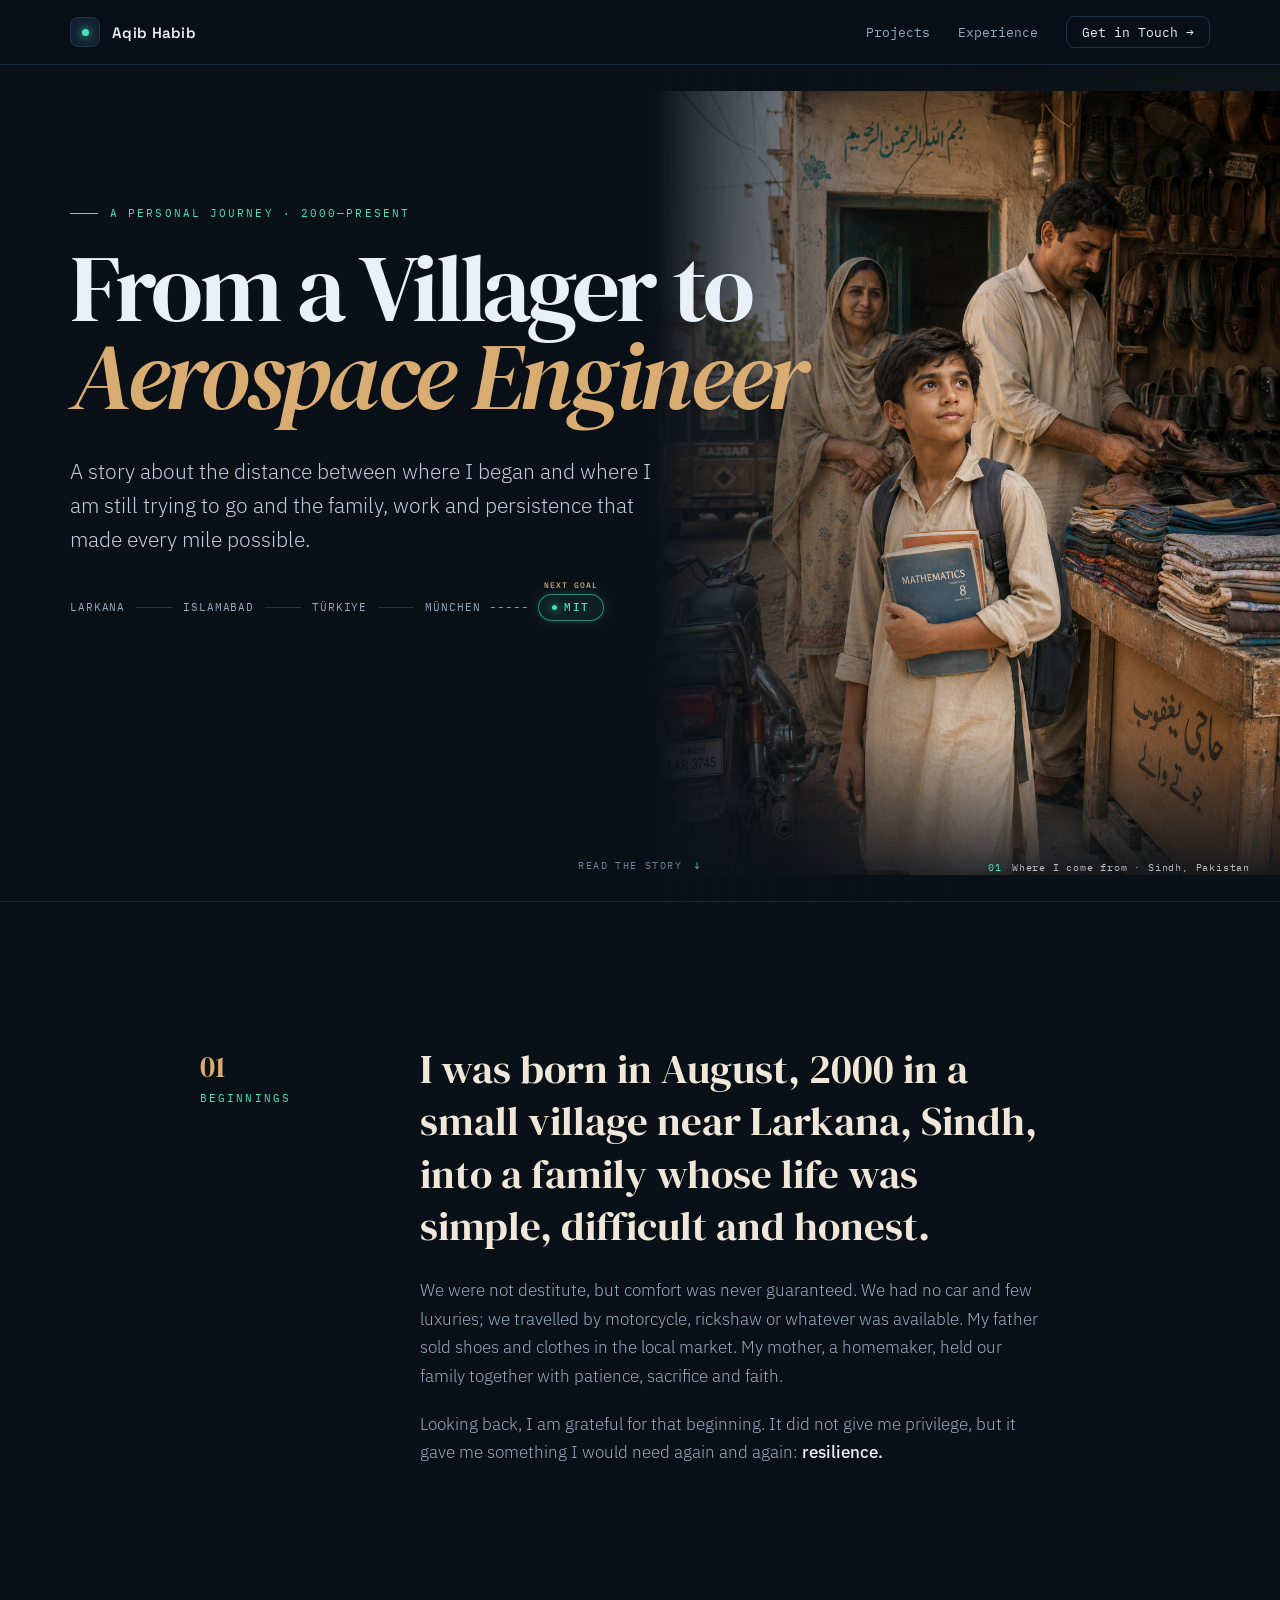
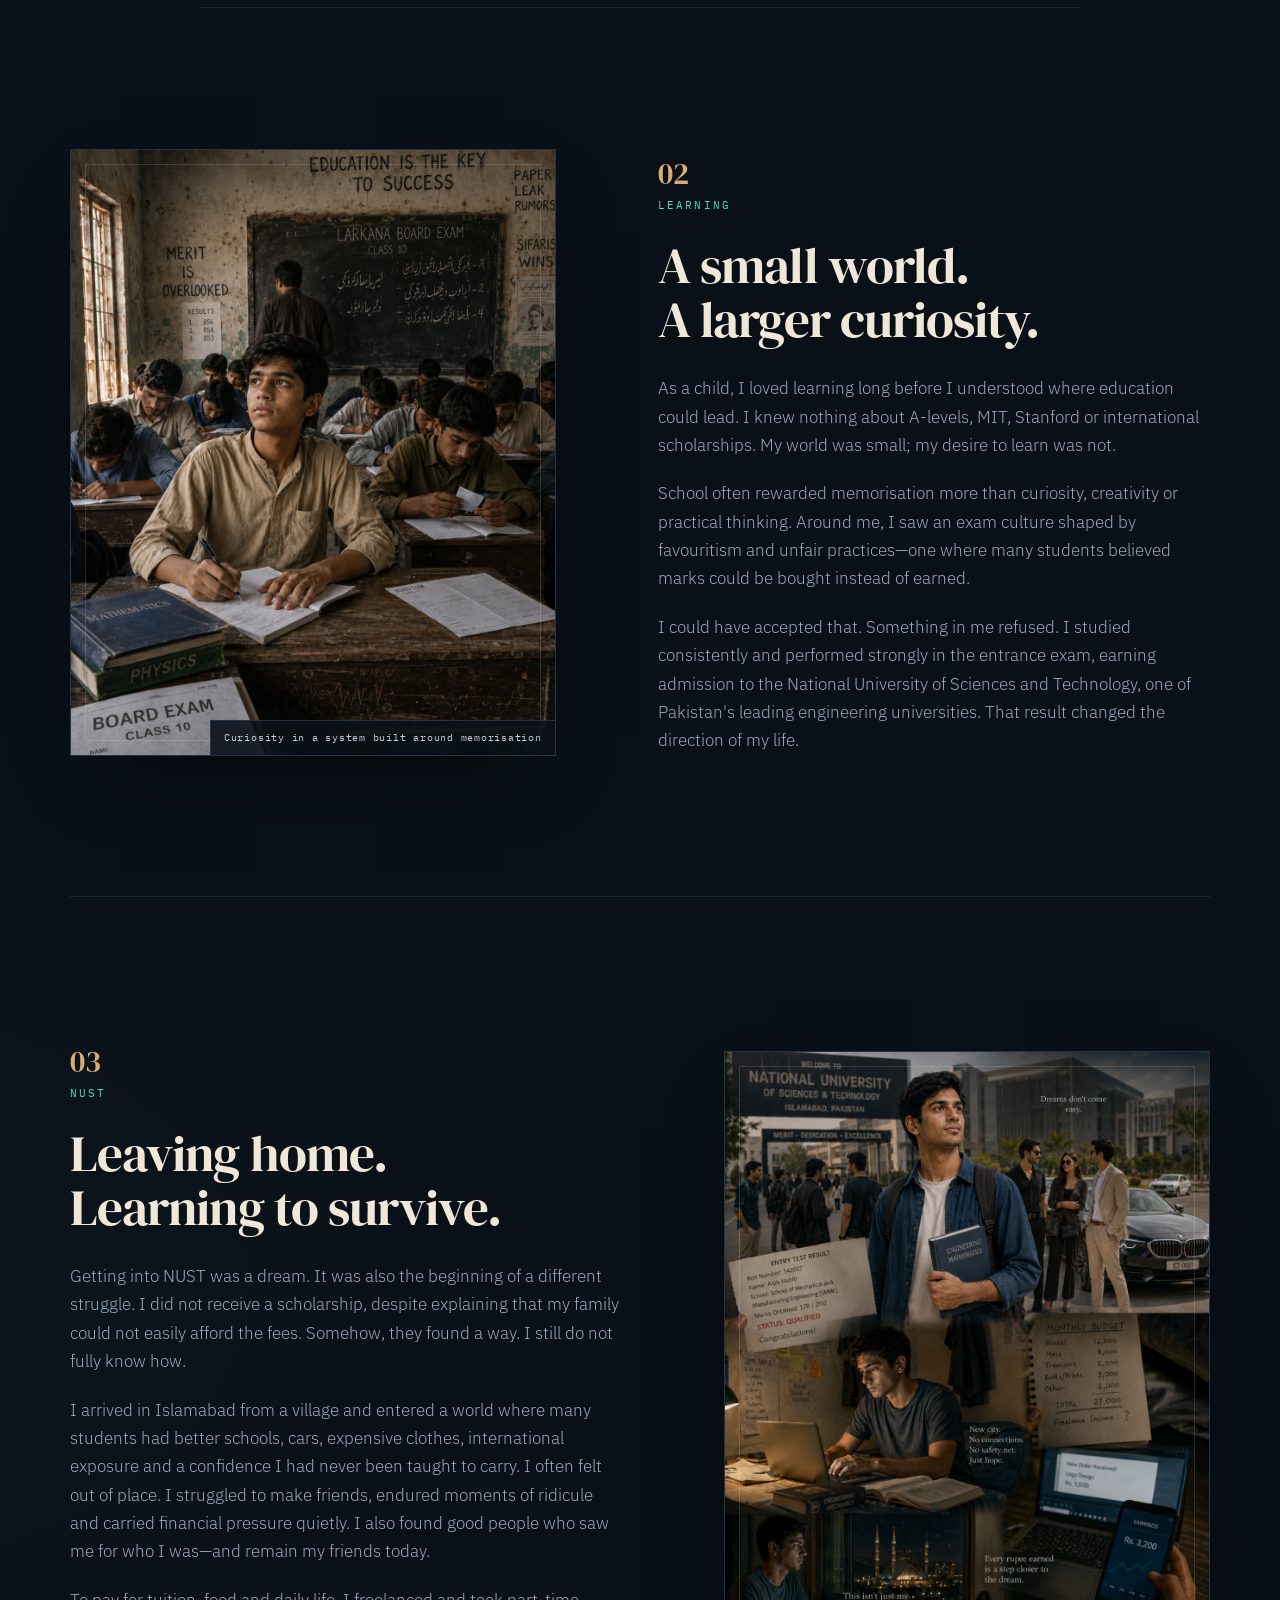
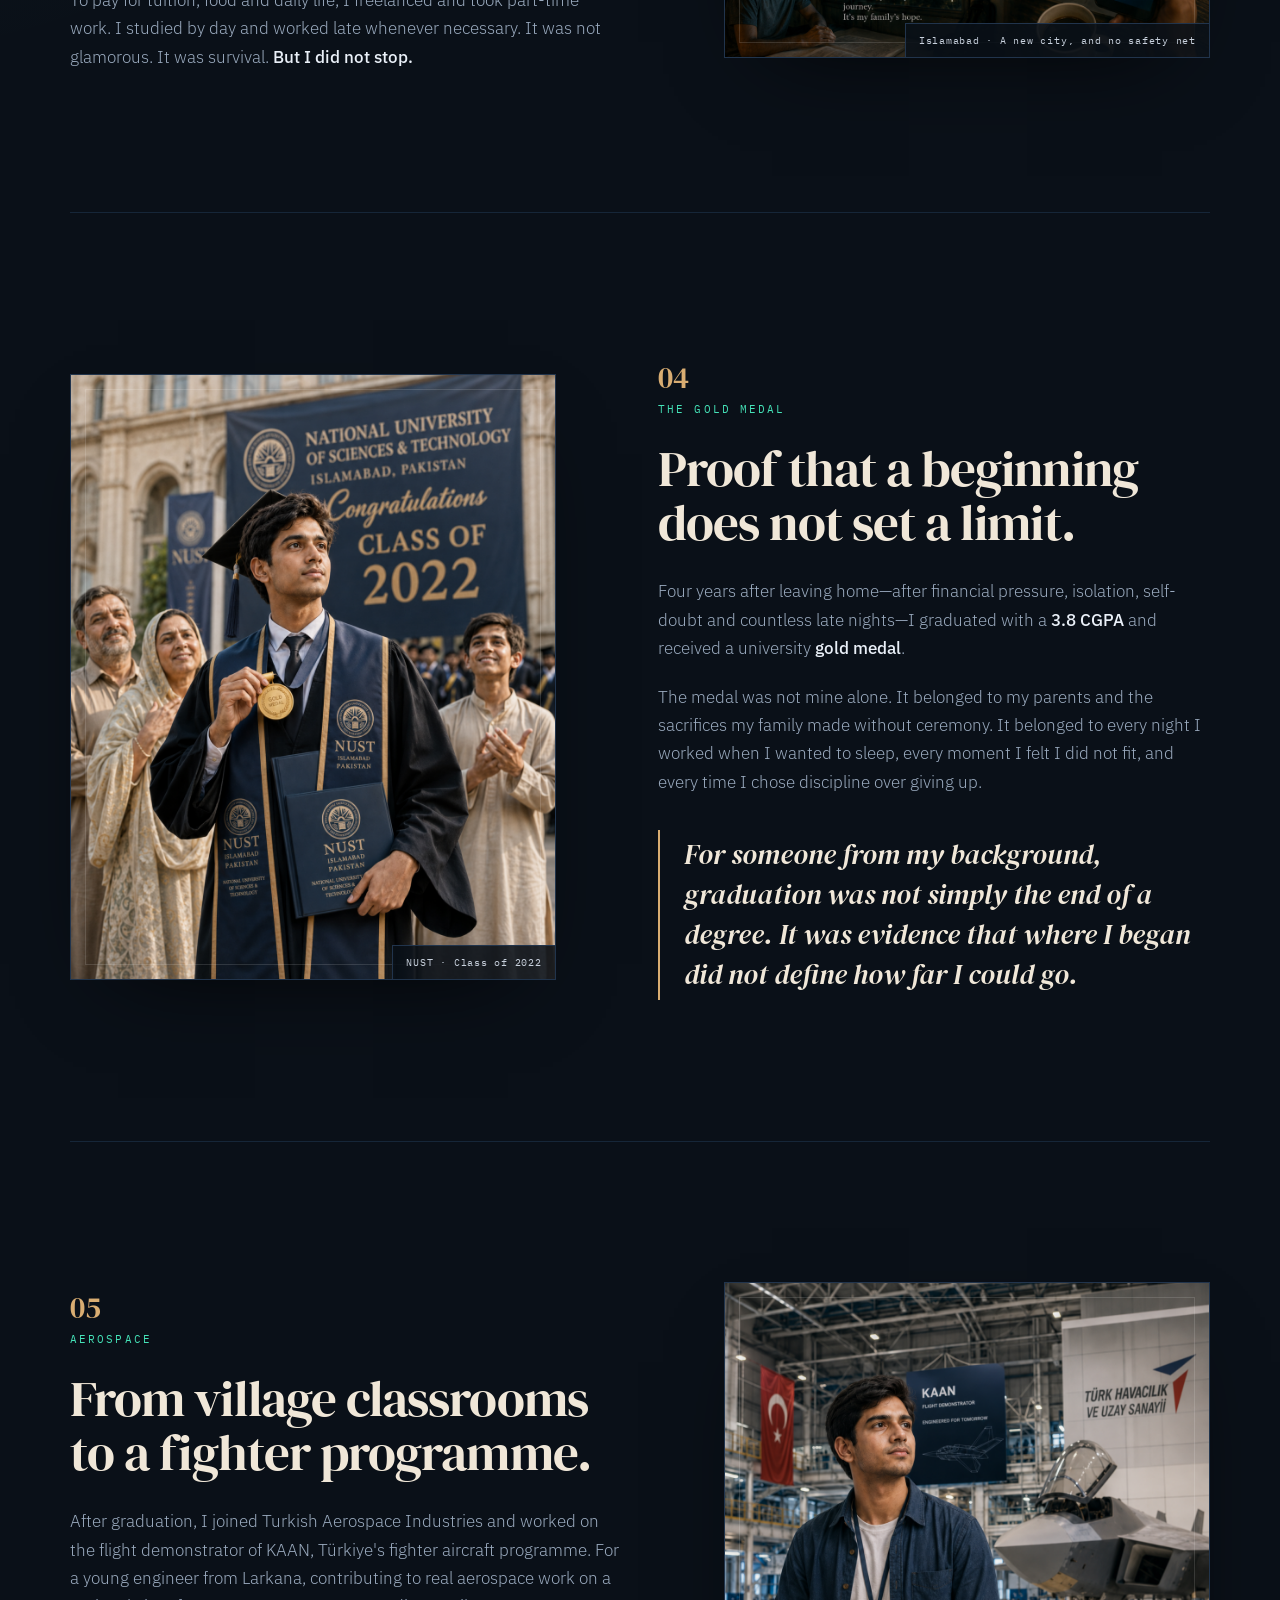
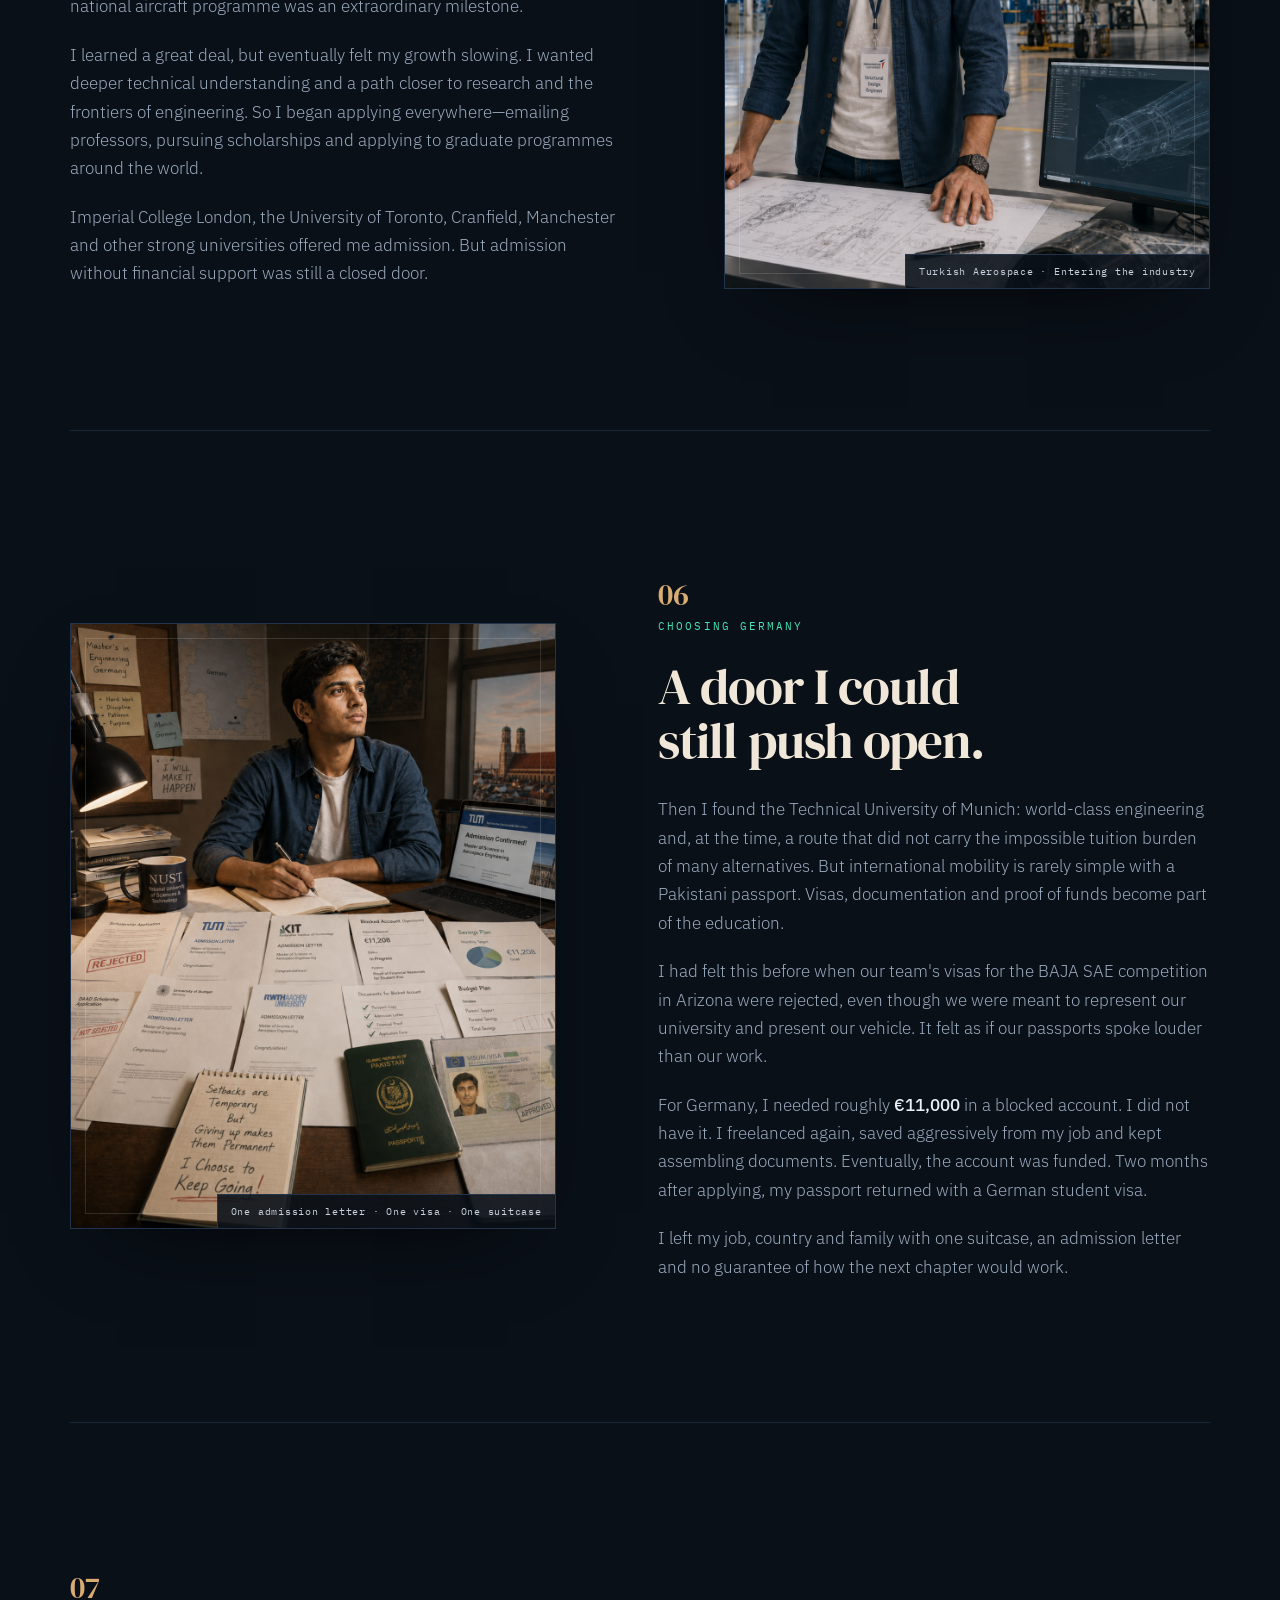
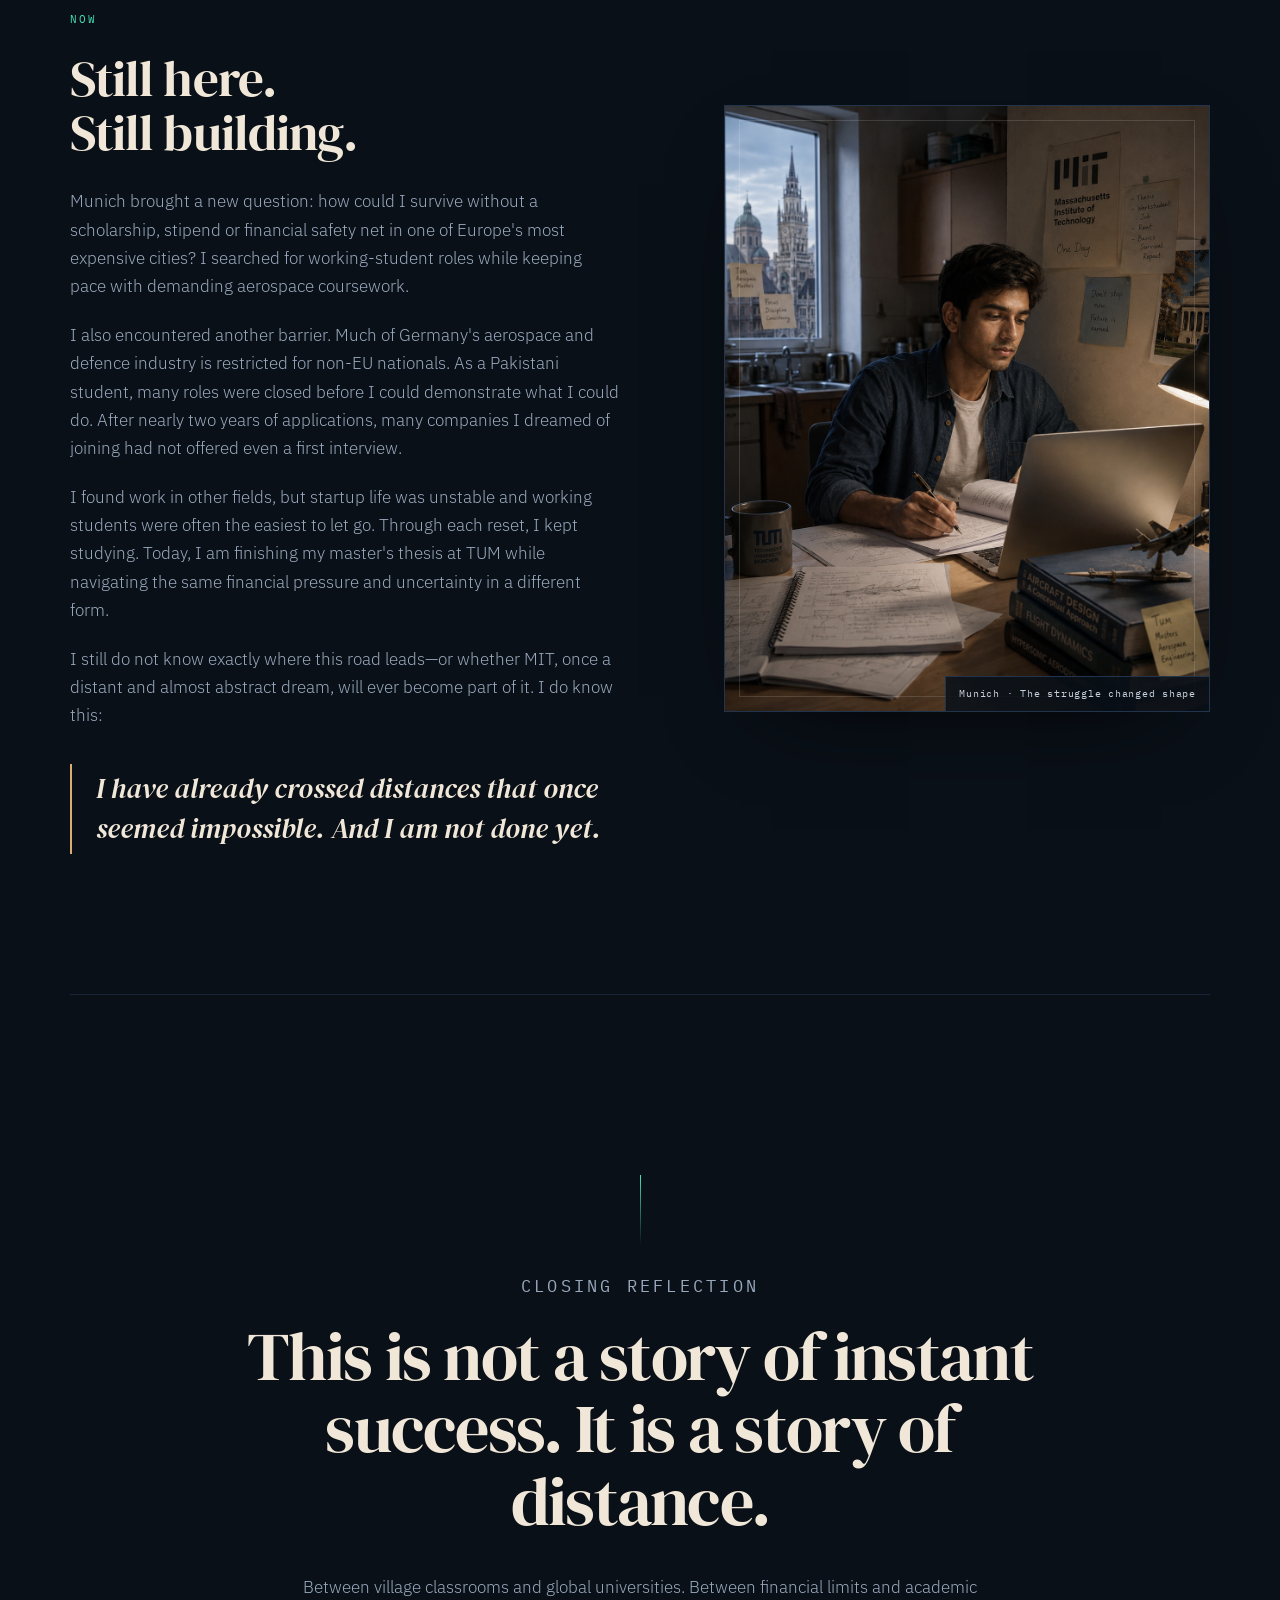
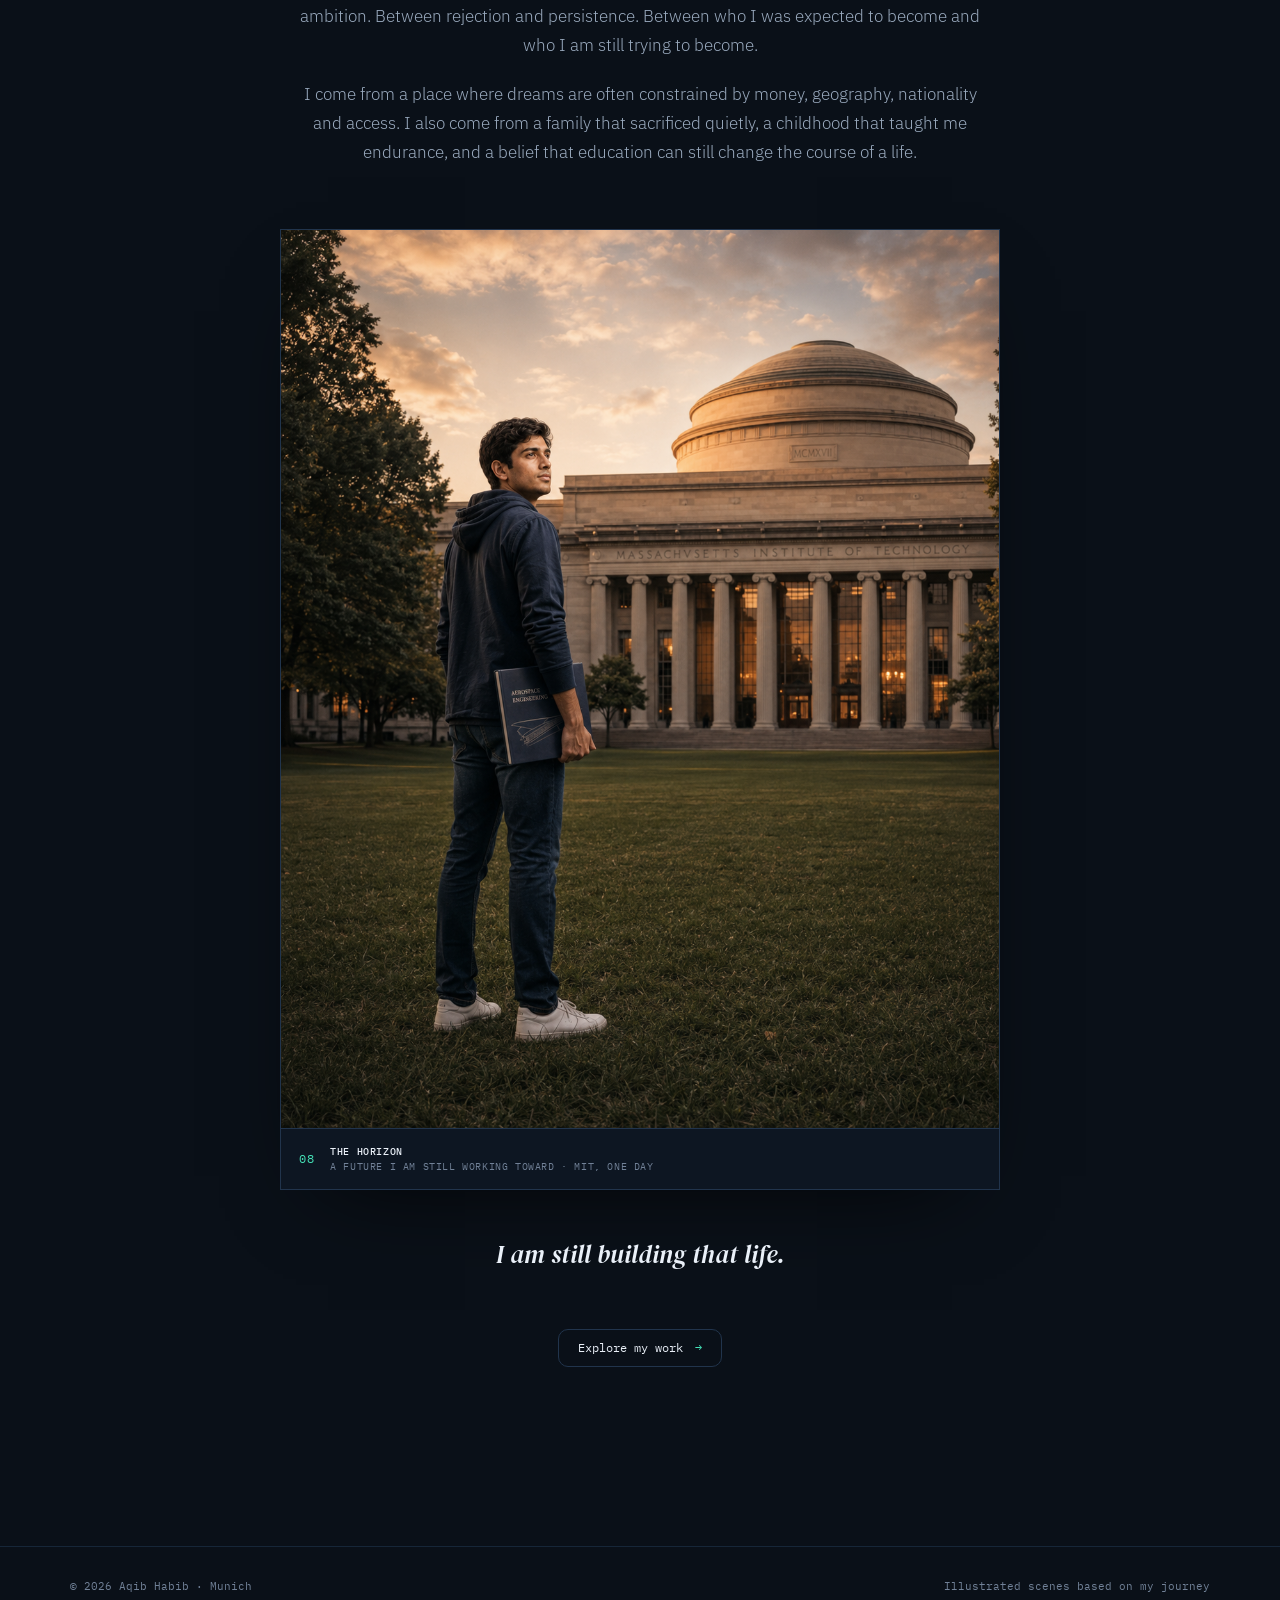
==== my-story.html @ 30fc0b0a "Add files via upload" ====
<!doctype html>
<html lang="en">
<head>
  <meta charset="utf-8">
  <meta name="viewport" content="width=device-width, initial-scale=1">
  <link rel="icon" type="image/png" sizes="32x32" href="assets/favicon.png">
  <title>My Story — Aqib Habib</title>
  <meta name="description" content="Aqib Habib's journey from a village near Larkana to aerospace engineering at NUST, Turkish Aerospace and the Technical University of Munich.">
  <meta property="og:title" content="From Larkana to Aerospace Engineering — Aqib Habib">
  <meta property="og:description" content="A personal story about family, education, financial barriers and the persistence to keep moving forward.">
  <meta property="og:type" content="article">
  <link rel="preconnect" href="https://fonts.googleapis.com">
  <link rel="preconnect" href="https://fonts.gstatic.com" crossorigin>
  <link href="https://fonts.googleapis.com/css2?family=DM+Serif+Display:ital@0;1&amp;family=IBM+Plex+Mono:wght@400;500&amp;family=IBM+Plex+Sans:wght@300;400;500;600&amp;family=Space+Grotesk:wght@500;600&amp;display=swap" rel="stylesheet">
  <link rel="stylesheet" href="assets/my-story.css">
</head>
<body>
  <div class="read-progress" aria-hidden="true"></div>
  <a class="skip" href="#story">Skip to my story</a>

  <header class="site-nav">
    <div class="wrap nav-inner">
      <a class="brand" href="index.html" aria-label="Aqib Habib — home">
        <span class="brand-mark"><span class="brand-dot"></span></span>
        <span>Aqib Habib</span>
      </a>
      <nav class="nav-actions" aria-label="Page navigation">
        <a href="index.html#work">Projects</a>
        <a href="index.html#experience">Experience</a>
        <a class="nav-contact" href="index.html#contact">Get in Touch →</a>
      </nav>
    </div>
  </header>

  <main id="story">
    <section class="hero">
      <div class="wrap hero-copy">
        <div class="hero-label">A personal journey · 2000—present</div>
        <h1>From a Villager <span class="desktop-to">to</span><br><em><span class="mobile-to">to </span>Aerospace<span class="mobile-break"><br></span> Engineer</em></h1>
        <p class="hero-lede">A story about the distance between where I began and where I am still trying to go and the family, work and persistence that made every mile possible.</p>
        <div class="route" aria-label="Journey: Larkana to Islamabad to Türkiye to München, with MIT as the next goal">
          <span>Larkana</span><i></i><span>Islamabad</span><i></i><span>Türkiye</span><i></i><span>München</span>
          <span class="route-future">
            <i class="route-future-line"></i>
            <span class="route-goal"><small>Next goal</small><strong>MIT</strong></span>
          </span>
        </div>
      </div>
      <figure class="hero-image">
        <img src="assets/my_story/1.png" alt="Conceptual illustration of a schoolboy with books outside his father's small shop in Sindh" width="1122" height="1402" fetchpriority="high">
        <figcaption><span>01</span>Where I come from · Sindh, Pakistan</figcaption>
      </figure>
      <a class="scroll-cue" href="#beginnings" aria-label="Continue to the first chapter">Read the story <span>↓</span></a>
    </section>

    <article class="story">
      <section class="chapter text-chapter reveal" id="beginnings">
        <div class="chapter-marker"><span>01</span><small>Beginnings</small></div>
        <div class="chapter-copy">
          <p class="opening">I was born in August, 2000 in a small village near Larkana, Sindh, into a family whose life was simple, difficult and honest.</p>
          <p>We were not destitute, but comfort was never guaranteed. We had no car and few luxuries; we travelled by motorcycle, rickshaw or whatever was available. My father sold shoes and clothes in the local market. My mother, a homemaker, held our family together with patience, sacrifice and faith.</p>
          <p>Looking back, I am grateful for that beginning. It did not give me privilege, but it gave me something I would need again and again: <strong>resilience.</strong></p>
        </div>
      </section>

      <section class="chapter image-chapter reveal" id="learning">
        <figure class="chapter-image">
          <img src="assets/my_story/2.png" alt="Conceptual illustration of a focused student taking an exam in a worn village classroom" width="1122" height="1402" loading="lazy">
          <figcaption>Curiosity in a system built around memorisation</figcaption>
        </figure>
        <div class="chapter-copy">
          <div class="chapter-marker"><span>02</span><small>Learning</small></div>
          <h2>A small world.<br>A larger curiosity.</h2>
          <p>As a child, I loved learning long before I understood where education could lead. I knew nothing about A-levels, MIT, Stanford or international scholarships. My world was small; my desire to learn was not.</p>
          <p>School often rewarded memorisation more than curiosity, creativity or practical thinking. Around me, I saw an exam culture shaped by favouritism and unfair practices—one where many students believed marks could be bought instead of earned.</p>
          <p>I could have accepted that. Something in me refused. I studied consistently and performed strongly in the entrance exam, earning admission to the National University of Sciences and Technology, one of Pakistan's leading engineering universities. That result changed the direction of my life.</p>
        </div>
      </section>

      <section class="chapter image-chapter reverse reveal" id="nust">
        <figure class="chapter-image">
          <img src="assets/my_story/3.png" alt="Conceptual illustration of a new NUST student and his late-night freelance work" width="1122" height="1402" loading="lazy">
          <figcaption>Islamabad · A new city, and no safety net</figcaption>
        </figure>
        <div class="chapter-copy">
          <div class="chapter-marker"><span>03</span><small>NUST</small></div>
          <h2>Leaving home.<br>Learning to survive.</h2>
          <p>Getting into NUST was a dream. It was also the beginning of a different struggle. I did not receive a scholarship, despite explaining that my family could not easily afford the fees. Somehow, they found a way. I still do not fully know how.</p>
          <p>I arrived in Islamabad from a village and entered a world where many students had better schools, cars, expensive clothes, international exposure and a confidence I had never been taught to carry. I often felt out of place. I struggled to make friends, endured moments of ridicule and carried financial pressure quietly. I also found good people who saw me for who I was—and remain my friends today.</p>
          <p>To pay for tuition, food and daily life, I freelanced and took part-time work. I studied by day and worked late whenever necessary. It was not glamorous. It was survival. <strong>But I did not stop.</strong></p>
        </div>
      </section>

      <section class="chapter image-chapter reveal" id="gold-medal">
        <figure class="chapter-image">
          <img src="assets/my_story/4.png" alt="Conceptual illustration of a NUST graduate holding a gold medal with his family behind him" width="1122" height="1402" loading="lazy">
          <figcaption>NUST · Class of 2022</figcaption>
        </figure>
        <div class="chapter-copy">
          <div class="chapter-marker"><span>04</span><small>The Gold Medal</small></div>
          <h2>Proof that a beginning<br>does not set a limit.</h2>
          <p>Four years after leaving home—after financial pressure, isolation, self-doubt and countless late nights—I graduated with a <strong>3.8 CGPA</strong> and received a university <strong>gold medal</strong>.</p>
          <p>The medal was not mine alone. It belonged to my parents and the sacrifices my family made without ceremony. It belonged to every night I worked when I wanted to sleep, every moment I felt I did not fit, and every time I chose discipline over giving up.</p>
          <blockquote>For someone from my background, graduation was not simply the end of a degree. It was evidence that where I began did not define how far I could go.</blockquote>
        </div>
      </section>

      <section class="chapter image-chapter reverse reveal" id="aerospace">
        <figure class="chapter-image">
          <img src="assets/my_story/5.png" alt="Conceptual illustration of a young structural design engineer working in an aircraft hangar" width="1122" height="1402" loading="lazy">
          <figcaption>Turkish Aerospace · Entering the industry</figcaption>
        </figure>
        <div class="chapter-copy">
          <div class="chapter-marker"><span>05</span><small>Aerospace</small></div>
          <h2>From village classrooms<br>to a fighter programme.</h2>
          <p>After graduation, I joined Turkish Aerospace Industries and worked on the flight demonstrator of KAAN, Türkiye's fighter aircraft programme. For a young engineer from Larkana, contributing to real aerospace work on a national aircraft programme was an extraordinary milestone.</p>
          <p>I learned a great deal, but eventually felt my growth slowing. I wanted deeper technical understanding and a path closer to research and the frontiers of engineering. So I began applying everywhere—emailing professors, pursuing scholarships and applying to graduate programmes around the world.</p>
          <p>Imperial College London, the University of Toronto, Cranfield, Manchester and other strong universities offered me admission. But admission without financial support was still a closed door.</p>
        </div>
      </section>

      <section class="chapter image-chapter reveal" id="germany">
        <figure class="chapter-image">
          <img src="assets/my_story/6.png" alt="Conceptual illustration of admission letters, financial documents, a Pakistani passport and German student visa" width="1122" height="1402" loading="lazy">
          <figcaption>One admission letter · One visa · One suitcase</figcaption>
        </figure>
        <div class="chapter-copy">
          <div class="chapter-marker"><span>06</span><small>Choosing Germany</small></div>
          <h2>A door I could<br>still push open.</h2>
          <p>Then I found the Technical University of Munich: world-class engineering and, at the time, a route that did not carry the impossible tuition burden of many alternatives. But international mobility is rarely simple with a Pakistani passport. Visas, documentation and proof of funds become part of the education.</p>
          <p>I had felt this before when our team's visas for the BAJA SAE competition in Arizona were rejected, even though we were meant to represent our university and present our vehicle. It felt as if our passports spoke louder than our work.</p>
          <p>For Germany, I needed roughly <strong>€11,000</strong> in a blocked account. I did not have it. I freelanced again, saved aggressively from my job and kept assembling documents. Eventually, the account was funded. Two months after applying, my passport returned with a German student visa.</p>
          <p>I left my job, country and family with one suitcase, an admission letter and no guarantee of how the next chapter would work.</p>
        </div>
      </section>

      <section class="chapter image-chapter reverse reveal" id="munich">
        <figure class="chapter-image">
          <img src="assets/my_story/7.png" alt="Conceptual illustration of a TUM aerospace master's student studying late in a small Munich room" width="1122" height="1402" loading="lazy">
          <figcaption>Munich · The struggle changed shape</figcaption>
        </figure>
        <div class="chapter-copy">
          <div class="chapter-marker"><span>07</span><small>Now</small></div>
          <h2>Still here.<br>Still building.</h2>
          <p>Munich brought a new question: how could I survive without a scholarship, stipend or financial safety net in one of Europe's most expensive cities? I searched for working-student roles while keeping pace with demanding aerospace coursework.</p>
          <p>I also encountered another barrier. Much of Germany's aerospace and defence industry is restricted for non-EU nationals. As a Pakistani student, many roles were closed before I could demonstrate what I could do. After nearly two years of applications, many companies I dreamed of joining had not offered even a first interview.</p>
          <p>I found work in other fields, but startup life was unstable and working students were often the easiest to let go. Through each reset, I kept studying. Today, I am finishing my master's thesis at TUM while navigating the same financial pressure and uncertainty in a different form.</p>
          <p>I still do not know exactly where this road leads—or whether MIT, once a distant and almost abstract dream, will ever become part of it. I do know this:</p>
          <blockquote>I have already crossed distances that once seemed impossible. And I am not done yet.</blockquote>
        </div>
      </section>

      <section class="closing reveal" aria-labelledby="closing-title">
        <div class="closing-rule"></div>
        <p class="closing-kicker">Closing reflection</p>
        <h2 id="closing-title">This is not a story of instant success. It is a story of distance.</h2>
        <p>Between village classrooms and global universities. Between financial limits and academic ambition. Between rejection and persistence. Between who I was expected to become and who I am still trying to become.</p>
        <p>I come from a place where dreams are often constrained by money, geography, nationality and access. I also come from a family that sacrificed quietly, a childhood that taught me endurance, and a belief that education can still change the course of a life.</p>
        <figure class="future-figure">
          <img src="assets/my_story/8.png" alt="Conceptual illustration of Aqib standing in front of MIT with an aerospace engineering book" width="1122" height="1402" loading="lazy">
          <figcaption><span>08</span><span><strong>The horizon</strong><small>A future I am still working toward · MIT, one day</small></span></figcaption>
        </figure>
        <p class="final-line">I am still building that life.</p>
        <a class="back-home" href="index.html">Explore my work <span>→</span></a>
      </section>
    </article>
  </main>

  <footer>
    <div class="wrap foot-inner">
      <span>© <span data-year></span> Aqib Habib · Munich</span>
      <span>Illustrated scenes based on my journey</span>
    </div>
  </footer>

  <script src="assets/my-story.js"></script>
</body>
</html>
---- assets/my-story.css ----
:root {
  --ink: #0a1018;
  --ink-1: #0d1622;
  --ink-2: #12202f;
  --line: #21344c;
  --line-soft: #162638;
  --text: #eaf0f8;
  --muted: #99a9bd;
  --muted-2: #718197;
  --signal: #45e3b8;
  --warm: #d9ad72;
  --paper: #f0e7d8;
  --maxw: 1140px;
}

* { box-sizing: border-box; }
html { scroll-behavior: smooth; }
body {
  margin: 0;
  overflow-x: hidden;
  color: var(--text);
  background:
    radial-gradient(900px 500px at 100% 3%, rgba(217, 173, 114, .06), transparent 62%),
    radial-gradient(1000px 650px at -15% 30%, rgba(69, 227, 184, .04), transparent 60%),
    var(--ink);
  font-family: "IBM Plex Sans", system-ui, sans-serif;
  font-weight: 300;
  line-height: 1.72;
  -webkit-font-smoothing: antialiased;
}

img { display: block; max-width: 100%; }
a { color: inherit; text-decoration: none; }
.wrap { width: min(calc(100% - 56px), var(--maxw)); margin-inline: auto; }

.skip {
  position: fixed;
  z-index: 300;
  top: 10px;
  left: -999px;
  padding: 9px 14px;
  border-radius: 8px;
  color: #04130d;
  background: var(--signal);
  font-weight: 600;
}
.skip:focus { left: 12px; }
:focus-visible { outline: 2px solid var(--signal); outline-offset: 4px; }

.read-progress {
  position: fixed;
  z-index: 250;
  inset: 0 auto auto 0;
  width: 100%;
  height: 2px;
  background: var(--signal);
  box-shadow: 0 0 12px rgba(69, 227, 184, .7);
  transform: scaleX(0);
  transform-origin: left;
}

.site-nav {
  position: sticky;
  z-index: 100;
  top: 0;
  border-bottom: 1px solid var(--line-soft);
  background: rgba(10, 16, 24, .78);
  backdrop-filter: saturate(140%) blur(12px);
}
.nav-inner {
  display: flex;
  min-height: 64px;
  align-items: center;
  justify-content: space-between;
  gap: 30px;
}
.brand {
  display: inline-flex;
  align-items: center;
  gap: 12px;
  font: 600 15px/1 "Space Grotesk", sans-serif;
  letter-spacing: .02em;
}
.brand-mark {
  display: grid;
  width: 30px;
  height: 30px;
  place-items: center;
  border: 1px solid var(--line);
  border-radius: 8px;
  background: var(--ink-2);
}
.brand-dot {
  width: 7px;
  height: 7px;
  border-radius: 50%;
  background: var(--signal);
  box-shadow: 0 0 10px var(--signal);
}
.nav-actions { display: flex; align-items: center; gap: 28px; }
.nav-actions a {
  color: var(--muted);
  font: 400 12.5px/1 "IBM Plex Mono", monospace;
  transition: color .2s, border-color .2s;
}
.nav-actions a:hover { color: var(--text); }
.nav-actions .nav-contact {
  padding: 9px 15px;
  border: 1px solid var(--line);
  border-radius: 9px;
  color: var(--text);
}
.nav-actions .nav-contact:hover { color: var(--signal); border-color: var(--signal); }

.hero {
  position: relative;
  min-height: calc(100vh - 64px);
  min-height: calc(100svh - 64px);
  padding: clamp(76px, 11vw, 142px) 0 88px;
  overflow: hidden;
}
.hero-copy {
  position: relative;
  z-index: 2;
  pointer-events: none;
}
.hero-label,
.chapter-marker,
.closing-kicker {
  color: var(--signal);
  font: 400 11px/1.3 "IBM Plex Mono", monospace;
  letter-spacing: .19em;
  text-transform: uppercase;
}
.hero-label::before {
  display: inline-block;
  width: 28px;
  height: 1px;
  margin-right: 12px;
  vertical-align: middle;
  background: currentColor;
  content: "";
}
.hero h1 {
  max-width: 820px;
  margin: 25px 0 0;
  font: 400 clamp(52px, 8.3vw, 95px)/.92 "DM Serif Display", serif;
  letter-spacing: -.035em;
}
.hero h1 em { color: var(--warm); font-weight: 400; }
.mobile-to,
.mobile-break { display: none; }
.hero-lede {
  max-width: 600px;
  margin: 34px 0 0;
  color: #c2cddd;
  font-size: clamp(17px, 1.7vw, 21px);
  line-height: 1.62;
}
.route {
  display: flex;
  max-width: 720px;
  align-items: center;
  gap: 11px;
  margin-top: 38px;
  color: var(--muted);
  font: 400 11px/1.2 "IBM Plex Mono", monospace;
  letter-spacing: .08em;
  text-transform: uppercase;
}
.route i { width: clamp(12px, 3vw, 36px); height: 1px; background: var(--line); }
.route > span,
.route > i { flex: 0 0 auto; }
.route-future {
  display: inline-flex;
  align-items: center;
  gap: 11px;
}
.route .route-future-line {
  height: 1px;
  background: repeating-linear-gradient(90deg, rgba(69, 227, 184, .8) 0 4px, transparent 4px 8px);
}
.route-goal {
  position: relative;
  display: inline-flex;
  min-width: 64px;
  align-items: center;
  justify-content: center;
  padding: 7px 13px;
  border: 1px solid rgba(69, 227, 184, .55);
  border-radius: 999px;
  color: var(--signal);
  background: rgba(69, 227, 184, .08);
  box-shadow: 0 0 0 3px rgba(69, 227, 184, .035), 0 0 18px rgba(69, 227, 184, .12);
  animation: goal-pulse 3.2s ease-in-out infinite;
}
.route-goal::before {
  width: 5px;
  height: 5px;
  margin-right: 7px;
  border-radius: 50%;
  background: currentColor;
  box-shadow: 0 0 8px currentColor;
  content: "";
}
.route-goal small {
  position: absolute;
  bottom: calc(100% + 6px);
  left: 50%;
  color: var(--warm);
  font: 500 8px/1 "IBM Plex Mono", monospace;
  letter-spacing: .13em;
  white-space: nowrap;
  transform: translateX(-50%);
}
.route-goal strong {
  font: 500 11px/1 "IBM Plex Mono", monospace;
  letter-spacing: .13em;
}
@keyframes goal-pulse {
  0%, 100% { border-color: rgba(69, 227, 184, .45); box-shadow: 0 0 0 3px rgba(69, 227, 184, .025), 0 0 14px rgba(69, 227, 184, .08); }
  50% { border-color: rgba(69, 227, 184, .8); box-shadow: 0 0 0 4px rgba(69, 227, 184, .055), 0 0 24px rgba(69, 227, 184, .2); }
}
.hero-image {
  position: absolute;
  z-index: 1;
  top: 0;
  right: 0;
  width: min(49vw, 680px);
  height: 100%;
  margin: 0;
  overflow: hidden;
}
.hero-image::after {
  position: absolute;
  inset: 0;
  background:
    linear-gradient(90deg, var(--ink) 0%, rgba(10, 16, 24, .7) 13%, transparent 48%),
    linear-gradient(0deg, var(--ink) 0%, transparent 20%);
  content: "";
}
.hero-image img {
  width: 100%;
  height: 100%;
  object-fit: contain;
  object-position: right center;
}
.hero-image figcaption {
  position: absolute;
  z-index: 2;
  right: 30px;
  bottom: 26px;
  color: rgba(255, 255, 255, .72);
  font: 400 10px/1.4 "IBM Plex Mono", monospace;
  letter-spacing: .08em;
}
.hero-image figcaption span { margin-right: 10px; color: var(--signal); }
.scroll-cue {
  position: absolute;
  z-index: 4;
  bottom: 30px;
  left: 50%;
  display: inline-flex;
  align-items: center;
  gap: 12px;
  color: var(--muted-2);
  font: 400 10px/1 "IBM Plex Mono", monospace;
  letter-spacing: .14em;
  text-transform: uppercase;
  transform: translateX(-50%);
}
.scroll-cue span { color: var(--signal); animation: nudge 1.8s ease-in-out infinite; }
@keyframes nudge { 50% { transform: translateY(5px); } }

.story { border-top: 1px solid var(--line-soft); }
.chapter {
  width: min(calc(100% - 56px), var(--maxw));
  margin-inline: auto;
  padding: clamp(88px, 11vw, 150px) 0;
  border-bottom: 1px solid var(--line-soft);
}
.text-chapter {
  display: grid;
  max-width: 880px;
  grid-template-columns: 180px 1fr;
  gap: 40px;
}
.chapter-marker { padding-top: 9px; }
.chapter-marker span {
  display: block;
  margin-bottom: 9px;
  color: var(--warm);
  font: 400 30px/1 "DM Serif Display", serif;
  letter-spacing: 0;
}
.chapter-marker small { font: inherit; }
.chapter-copy { max-width: 620px; }
.chapter-copy p {
  margin: 0 0 20px;
  color: var(--muted);
  font-size: 16.5px;
}
.chapter-copy p:last-child { margin-bottom: 0; }
.chapter-copy .opening {
  margin-bottom: 24px;
  color: var(--paper);
  font: 400 clamp(27px, 3.2vw, 42px)/1.28 "DM Serif Display", serif;
}
.chapter-copy strong { color: var(--text); font-weight: 500; }
.image-chapter {
  display: grid;
  grid-template-columns: minmax(300px, .88fr) minmax(360px, 1fr);
  align-items: center;
  gap: clamp(54px, 8vw, 110px);
}
.image-chapter.reverse { grid-template-columns: minmax(360px, 1fr) minmax(300px, .88fr); }
.image-chapter.reverse .chapter-image { order: 2; }
.image-chapter.reverse .chapter-copy { order: 1; justify-self: end; }
.chapter-image {
  position: relative;
  margin: 0;
  border: 1px solid var(--line);
  background: var(--ink-1);
  box-shadow: 0 32px 90px -48px rgba(0, 0, 0, .95);
}
.chapter-image::before {
  position: absolute;
  z-index: 1;
  inset: 14px;
  border: 1px solid rgba(255, 255, 255, .13);
  pointer-events: none;
  content: "";
}
.chapter-image img {
  width: 100%;
  height: auto;
}
.chapter-image figcaption {
  position: absolute;
  z-index: 2;
  right: -1px;
  bottom: -1px;
  max-width: 85%;
  padding: 10px 13px;
  color: #c8d1dd;
  background: rgba(10, 16, 24, .88);
  border: 1px solid var(--line);
  font: 400 9.5px/1.4 "IBM Plex Mono", monospace;
  letter-spacing: .08em;
}
.image-chapter h2 {
  margin: 25px 0 28px;
  color: var(--paper);
  font: 400 clamp(34px, 4vw, 56px)/1.06 "DM Serif Display", serif;
  letter-spacing: -.018em;
}
blockquote {
  margin: 34px 0 0;
  padding: 5px 0 5px 24px;
  border-left: 2px solid var(--warm);
  color: var(--paper);
  font: italic 400 clamp(21px, 2.2vw, 29px)/1.42 "DM Serif Display", serif;
}

.closing {
  width: min(calc(100% - 56px), 850px);
  margin-inline: auto;
  padding: clamp(105px, 14vw, 190px) 0;
  text-align: center;
}
.closing-rule { width: 1px; height: 70px; margin: 0 auto 30px; background: linear-gradient(var(--signal), transparent); }
.closing h2 {
  margin: 24px auto 34px;
  color: var(--paper);
  font: 400 clamp(39px, 5.5vw, 68px)/1.07 "DM Serif Display", serif;
  letter-spacing: -.025em;
}
.closing p {
  max-width: 680px;
  margin: 0 auto 19px;
  color: var(--muted);
  font-size: 17px;
}
.future-figure {
  max-width: 720px;
  margin: 62px auto 48px;
  border: 1px solid var(--line);
  background: var(--ink-1);
  box-shadow: 0 34px 90px -48px rgba(0, 0, 0, .95);
  text-align: left;
}
.future-figure img {
  width: 100%;
  height: auto;
}
.future-figure figcaption {
  display: flex;
  align-items: center;
  gap: 16px;
  padding: 15px 18px;
  border-top: 1px solid var(--line);
  color: var(--muted-2);
  font: 400 10px/1.5 "IBM Plex Mono", monospace;
  letter-spacing: .06em;
  text-transform: uppercase;
}
.future-figure figcaption > span:first-child {
  color: var(--signal);
  font-size: 12px;
}
.future-figure figcaption > span:last-child { display: grid; }
.future-figure figcaption strong {
  color: var(--text);
  font-weight: 500;
}
.future-figure figcaption small { font: inherit; }
.closing .final-line {
  margin-top: 0;
  color: var(--text);
  font: italic 400 25px/1.3 "DM Serif Display", serif;
}
.back-home {
  display: inline-flex;
  align-items: center;
  gap: 12px;
  margin-top: 40px;
  padding: 12px 19px;
  border: 1px solid var(--line);
  border-radius: 10px;
  font: 400 12px/1 "IBM Plex Mono", monospace;
  transition: color .2s, border-color .2s, transform .2s;
}
.back-home span { color: var(--signal); }
.back-home:hover { color: var(--signal); border-color: var(--signal); transform: translateY(-2px); }

footer {
  padding: 32px 0;
  border-top: 1px solid var(--line-soft);
  color: var(--muted-2);
  font: 400 11px/1.4 "IBM Plex Mono", monospace;
}
.foot-inner { display: flex; justify-content: space-between; gap: 16px; }

.reveal { opacity: 0; transform: translateY(22px); transition: opacity .75s ease, transform .75s ease; }
.reveal.in { opacity: 1; transform: none; }

@media (max-width: 820px) {
  .hero { min-height: auto; padding: 70px 0 0; }
  .hero-copy { padding-bottom: 62px; }
  .hero h1 { font-size: clamp(49px, 13vw, 82px); }
  .hero-lede { max-width: 94%; }
  .hero-image {
    position: relative;
    width: 100%;
    height: auto;
  }
  .hero-image img { height: auto; }
  .hero-image::after { background: linear-gradient(0deg, var(--ink) 0%, transparent 18%); }
  .scroll-cue { display: none; }
  .text-chapter { grid-template-columns: 1fr; gap: 26px; }
  .image-chapter,
  .image-chapter.reverse { grid-template-columns: 1fr; gap: 52px; }
  .image-chapter.reverse .chapter-image,
  .image-chapter.reverse .chapter-copy { order: initial; justify-self: initial; }
  .chapter-image { width: min(100%, 570px); margin-inline: auto; }
  .chapter-copy { max-width: 680px; margin-inline: auto; }
}

@media (max-width: 580px) {
  .wrap,
  .chapter,
  .closing { width: min(calc(100% - 38px), var(--maxw)); }
  .nav-inner { min-height: 58px; }
  .nav-actions { gap: 15px; }
  .nav-actions > a:not(.nav-contact) { display: none; }
  .nav-actions .nav-contact { padding: 8px 11px; font-size: 11px; }
  .hero { padding-top: 56px; }
  .hero-copy { padding-bottom: 48px; }
  .hero-label { font-size: 9.5px; letter-spacing: .13em; }
  .hero h1 {
    margin-top: 20px;
    font-size: clamp(42px, 13.2vw, 58px);
    overflow-wrap: anywhere;
  }
  .desktop-to { display: none; }
  .mobile-to,
  .mobile-break { display: inline; }
  .hero-lede { margin-top: 26px; font-size: 16px; }
  .route { flex-wrap: wrap; gap: 9px; margin-top: 28px; font-size: 9.5px; }
  .route i { width: 13px; }
  .route-future { margin-left: auto; gap: 9px; }
  .hero-image { height: auto; min-height: 0; }
  .hero-image figcaption { right: 18px; bottom: 18px; max-width: calc(100% - 36px); text-align: right; }
  .chapter { padding: 78px 0; }
  .chapter-copy p { font-size: 15.5px; }
  .image-chapter h2 { margin-top: 21px; font-size: 39px; }
  .chapter-image figcaption { font-size: 8.5px; }
  .closing { padding: 100px 0; }
  .foot-inner { flex-direction: column; }
}

@media (prefers-reduced-motion: reduce) {
  html { scroll-behavior: auto; }
  .scroll-cue span { animation: none; }
  .route-goal { animation: none; }
  .reveal { opacity: 1; transform: none; transition: none; }
}
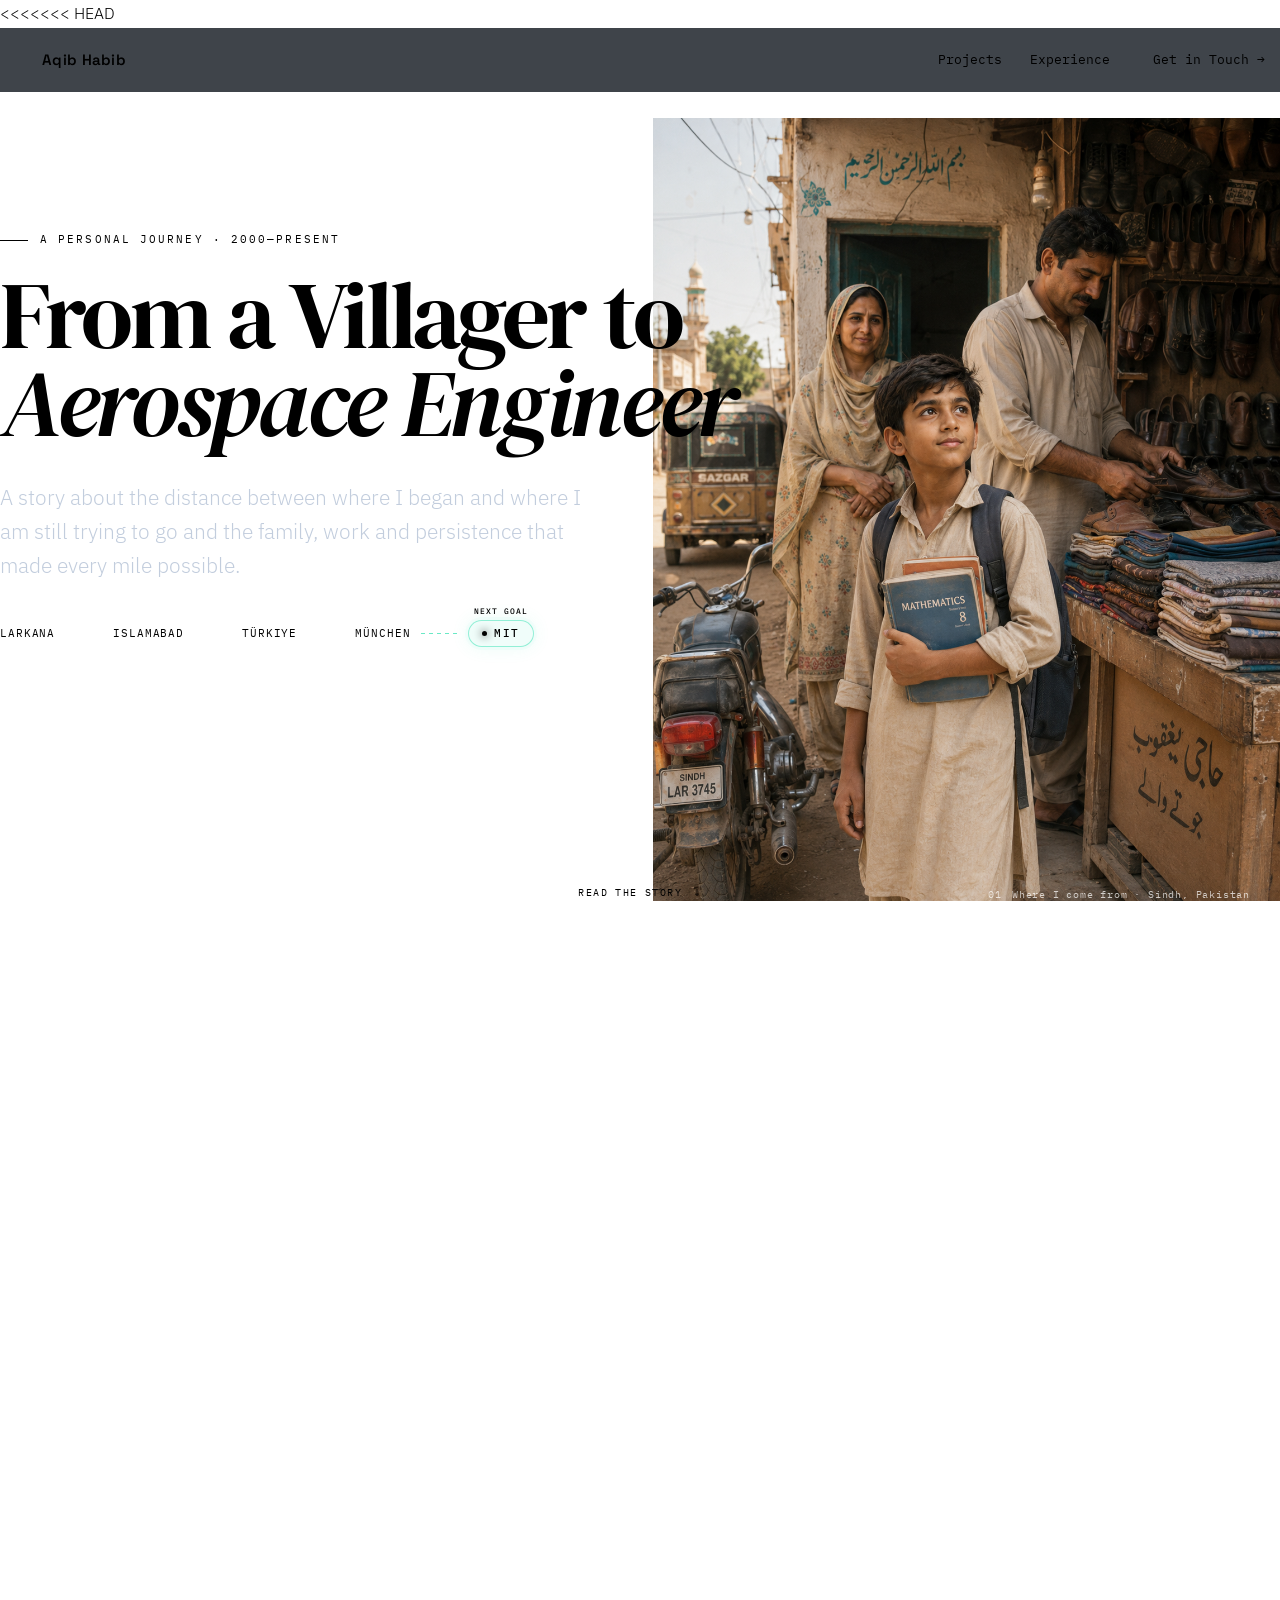
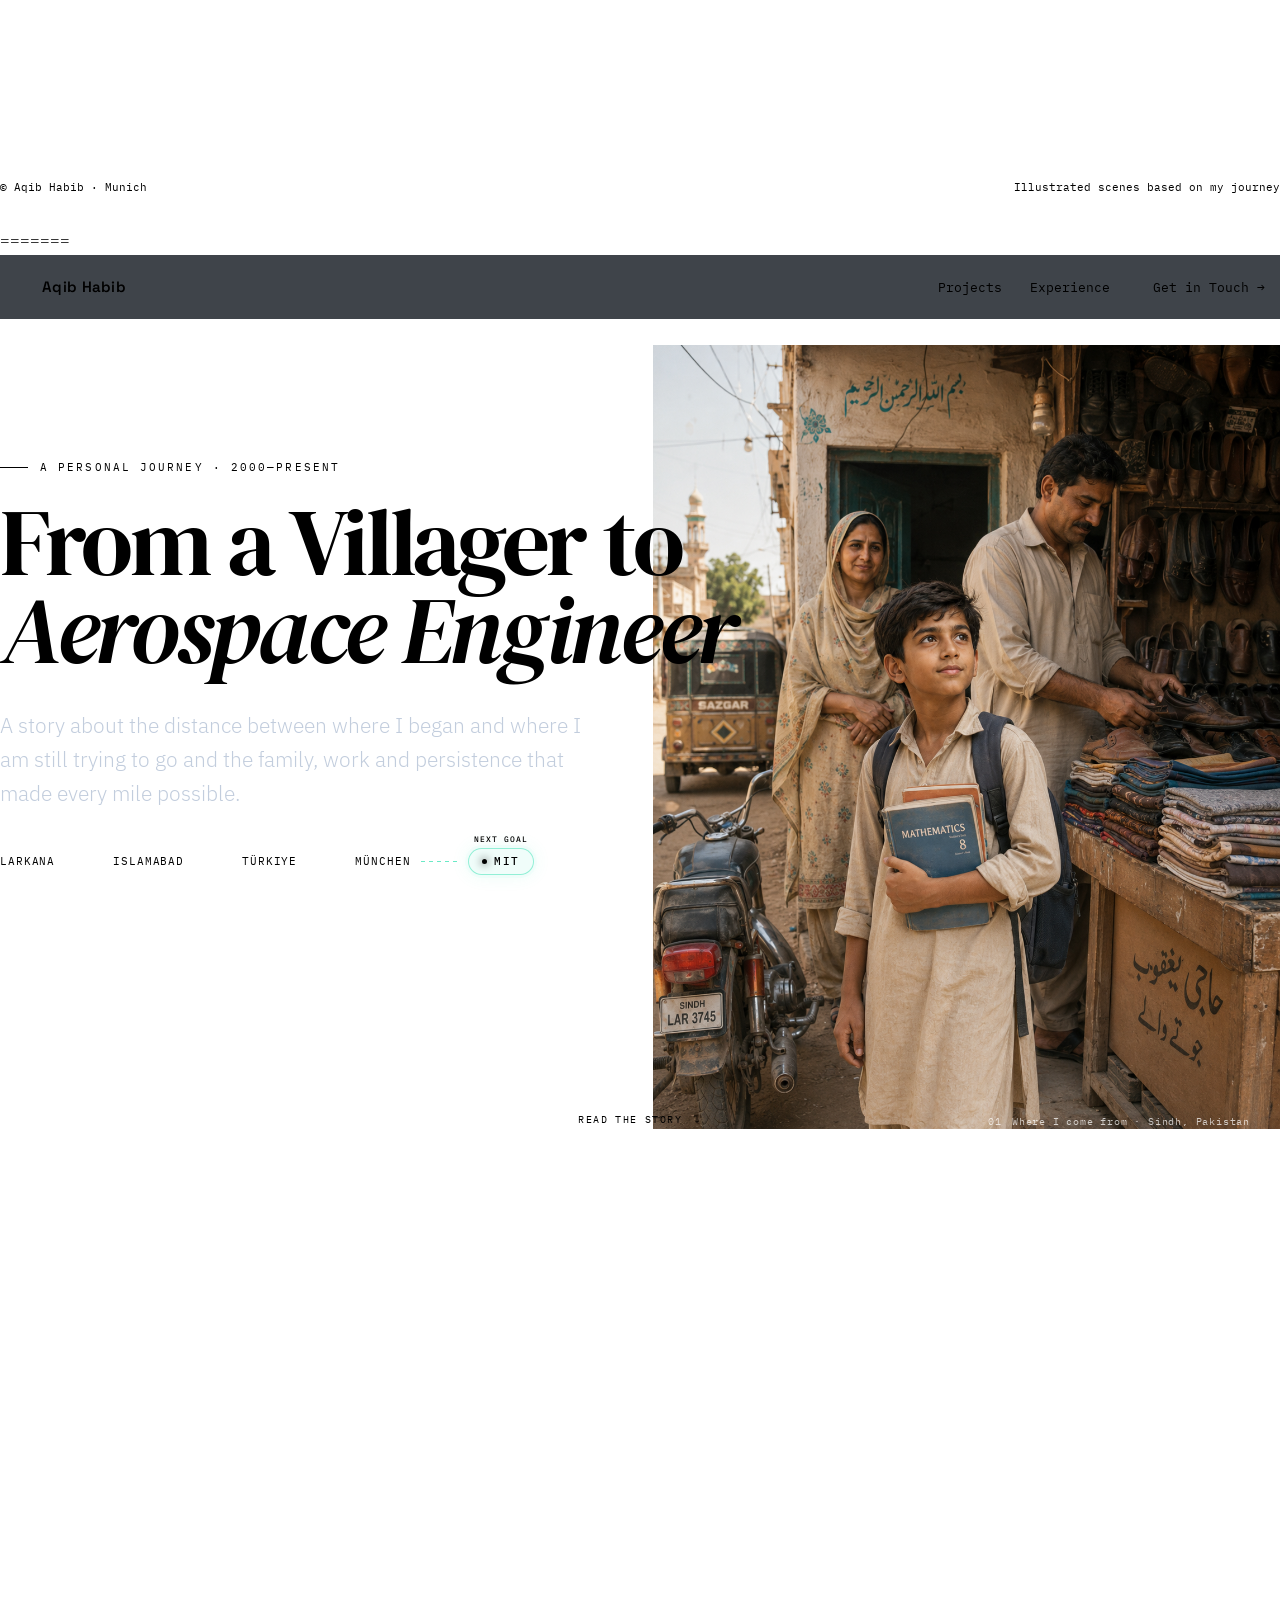
==== commit fd17c9f6: "Update index page" ====
--- a/my-story.html
+++ b/my-story.html
@@ -1,178 +1,359 @@
-<!doctype html>
-<html lang="en">
-<head>
-  <meta charset="utf-8">
-  <meta name="viewport" content="width=device-width, initial-scale=1">
-  <link rel="icon" type="image/png" sizes="32x32" href="assets/favicon.png">
-  <title>My Story — Aqib Habib</title>
-  <meta name="description" content="Aqib Habib's journey from a village near Larkana to aerospace engineering at NUST, Turkish Aerospace and the Technical University of Munich.">
-  <meta property="og:title" content="From Larkana to Aerospace Engineering — Aqib Habib">
-  <meta property="og:description" content="A personal story about family, education, financial barriers and the persistence to keep moving forward.">
-  <meta property="og:type" content="article">
-  <link rel="preconnect" href="https://fonts.googleapis.com">
-  <link rel="preconnect" href="https://fonts.gstatic.com" crossorigin>
-  <link href="https://fonts.googleapis.com/css2?family=DM+Serif+Display:ital@0;1&amp;family=IBM+Plex+Mono:wght@400;500&amp;family=IBM+Plex+Sans:wght@300;400;500;600&amp;family=Space+Grotesk:wght@500;600&amp;display=swap" rel="stylesheet">
-  <link rel="stylesheet" href="assets/my-story.css">
-</head>
-<body>
-  <div class="read-progress" aria-hidden="true"></div>
-  <a class="skip" href="#story">Skip to my story</a>
-
-  <header class="site-nav">
-    <div class="wrap nav-inner">
-      <a class="brand" href="index.html" aria-label="Aqib Habib — home">
-        <span class="brand-mark"><span class="brand-dot"></span></span>
-        <span>Aqib Habib</span>
-      </a>
-      <nav class="nav-actions" aria-label="Page navigation">
-        <a href="index.html#work">Projects</a>
-        <a href="index.html#experience">Experience</a>
-        <a class="nav-contact" href="index.html#contact">Get in Touch →</a>
-      </nav>
-    </div>
-  </header>
-
-  <main id="story">
-    <section class="hero">
-      <div class="wrap hero-copy">
-        <div class="hero-label">A personal journey · 2000—present</div>
-        <h1>From a Villager <span class="desktop-to">to</span><br><em><span class="mobile-to">to </span>Aerospace<span class="mobile-break"><br></span> Engineer</em></h1>
-        <p class="hero-lede">A story about the distance between where I began and where I am still trying to go and the family, work and persistence that made every mile possible.</p>
-        <div class="route" aria-label="Journey: Larkana to Islamabad to Türkiye to München, with MIT as the next goal">
-          <span>Larkana</span><i></i><span>Islamabad</span><i></i><span>Türkiye</span><i></i><span>München</span>
-          <span class="route-future">
-            <i class="route-future-line"></i>
-            <span class="route-goal"><small>Next goal</small><strong>MIT</strong></span>
-          </span>
-        </div>
-      </div>
-      <figure class="hero-image">
-        <img src="assets/my_story/1.png" alt="Conceptual illustration of a schoolboy with books outside his father's small shop in Sindh" width="1122" height="1402" fetchpriority="high">
-        <figcaption><span>01</span>Where I come from · Sindh, Pakistan</figcaption>
-      </figure>
-      <a class="scroll-cue" href="#beginnings" aria-label="Continue to the first chapter">Read the story <span>↓</span></a>
-    </section>
-
-    <article class="story">
-      <section class="chapter text-chapter reveal" id="beginnings">
-        <div class="chapter-marker"><span>01</span><small>Beginnings</small></div>
-        <div class="chapter-copy">
-          <p class="opening">I was born in August, 2000 in a small village near Larkana, Sindh, into a family whose life was simple, difficult and honest.</p>
-          <p>We were not destitute, but comfort was never guaranteed. We had no car and few luxuries; we travelled by motorcycle, rickshaw or whatever was available. My father sold shoes and clothes in the local market. My mother, a homemaker, held our family together with patience, sacrifice and faith.</p>
-          <p>Looking back, I am grateful for that beginning. It did not give me privilege, but it gave me something I would need again and again: <strong>resilience.</strong></p>
-        </div>
-      </section>
-
-      <section class="chapter image-chapter reveal" id="learning">
-        <figure class="chapter-image">
-          <img src="assets/my_story/2.png" alt="Conceptual illustration of a focused student taking an exam in a worn village classroom" width="1122" height="1402" loading="lazy">
-          <figcaption>Curiosity in a system built around memorisation</figcaption>
-        </figure>
-        <div class="chapter-copy">
-          <div class="chapter-marker"><span>02</span><small>Learning</small></div>
-          <h2>A small world.<br>A larger curiosity.</h2>
-          <p>As a child, I loved learning long before I understood where education could lead. I knew nothing about A-levels, MIT, Stanford or international scholarships. My world was small; my desire to learn was not.</p>
-          <p>School often rewarded memorisation more than curiosity, creativity or practical thinking. Around me, I saw an exam culture shaped by favouritism and unfair practices—one where many students believed marks could be bought instead of earned.</p>
-          <p>I could have accepted that. Something in me refused. I studied consistently and performed strongly in the entrance exam, earning admission to the National University of Sciences and Technology, one of Pakistan's leading engineering universities. That result changed the direction of my life.</p>
-        </div>
-      </section>
-
-      <section class="chapter image-chapter reverse reveal" id="nust">
-        <figure class="chapter-image">
-          <img src="assets/my_story/3.png" alt="Conceptual illustration of a new NUST student and his late-night freelance work" width="1122" height="1402" loading="lazy">
-          <figcaption>Islamabad · A new city, and no safety net</figcaption>
-        </figure>
-        <div class="chapter-copy">
-          <div class="chapter-marker"><span>03</span><small>NUST</small></div>
-          <h2>Leaving home.<br>Learning to survive.</h2>
-          <p>Getting into NUST was a dream. It was also the beginning of a different struggle. I did not receive a scholarship, despite explaining that my family could not easily afford the fees. Somehow, they found a way. I still do not fully know how.</p>
-          <p>I arrived in Islamabad from a village and entered a world where many students had better schools, cars, expensive clothes, international exposure and a confidence I had never been taught to carry. I often felt out of place. I struggled to make friends, endured moments of ridicule and carried financial pressure quietly. I also found good people who saw me for who I was—and remain my friends today.</p>
-          <p>To pay for tuition, food and daily life, I freelanced and took part-time work. I studied by day and worked late whenever necessary. It was not glamorous. It was survival. <strong>But I did not stop.</strong></p>
-        </div>
-      </section>
-
-      <section class="chapter image-chapter reveal" id="gold-medal">
-        <figure class="chapter-image">
-          <img src="assets/my_story/4.png" alt="Conceptual illustration of a NUST graduate holding a gold medal with his family behind him" width="1122" height="1402" loading="lazy">
-          <figcaption>NUST · Class of 2022</figcaption>
-        </figure>
-        <div class="chapter-copy">
-          <div class="chapter-marker"><span>04</span><small>The Gold Medal</small></div>
-          <h2>Proof that a beginning<br>does not set a limit.</h2>
-          <p>Four years after leaving home—after financial pressure, isolation, self-doubt and countless late nights—I graduated with a <strong>3.8 CGPA</strong> and received a university <strong>gold medal</strong>.</p>
-          <p>The medal was not mine alone. It belonged to my parents and the sacrifices my family made without ceremony. It belonged to every night I worked when I wanted to sleep, every moment I felt I did not fit, and every time I chose discipline over giving up.</p>
-          <blockquote>For someone from my background, graduation was not simply the end of a degree. It was evidence that where I began did not define how far I could go.</blockquote>
-        </div>
-      </section>
-
-      <section class="chapter image-chapter reverse reveal" id="aerospace">
-        <figure class="chapter-image">
-          <img src="assets/my_story/5.png" alt="Conceptual illustration of a young structural design engineer working in an aircraft hangar" width="1122" height="1402" loading="lazy">
-          <figcaption>Turkish Aerospace · Entering the industry</figcaption>
-        </figure>
-        <div class="chapter-copy">
-          <div class="chapter-marker"><span>05</span><small>Aerospace</small></div>
-          <h2>From village classrooms<br>to a fighter programme.</h2>
-          <p>After graduation, I joined Turkish Aerospace Industries and worked on the flight demonstrator of KAAN, Türkiye's fighter aircraft programme. For a young engineer from Larkana, contributing to real aerospace work on a national aircraft programme was an extraordinary milestone.</p>
-          <p>I learned a great deal, but eventually felt my growth slowing. I wanted deeper technical understanding and a path closer to research and the frontiers of engineering. So I began applying everywhere—emailing professors, pursuing scholarships and applying to graduate programmes around the world.</p>
-          <p>Imperial College London, the University of Toronto, Cranfield, Manchester and other strong universities offered me admission. But admission without financial support was still a closed door.</p>
-        </div>
-      </section>
-
-      <section class="chapter image-chapter reveal" id="germany">
-        <figure class="chapter-image">
-          <img src="assets/my_story/6.png" alt="Conceptual illustration of admission letters, financial documents, a Pakistani passport and German student visa" width="1122" height="1402" loading="lazy">
-          <figcaption>One admission letter · One visa · One suitcase</figcaption>
-        </figure>
-        <div class="chapter-copy">
-          <div class="chapter-marker"><span>06</span><small>Choosing Germany</small></div>
-          <h2>A door I could<br>still push open.</h2>
-          <p>Then I found the Technical University of Munich: world-class engineering and, at the time, a route that did not carry the impossible tuition burden of many alternatives. But international mobility is rarely simple with a Pakistani passport. Visas, documentation and proof of funds become part of the education.</p>
-          <p>I had felt this before when our team's visas for the BAJA SAE competition in Arizona were rejected, even though we were meant to represent our university and present our vehicle. It felt as if our passports spoke louder than our work.</p>
-          <p>For Germany, I needed roughly <strong>€11,000</strong> in a blocked account. I did not have it. I freelanced again, saved aggressively from my job and kept assembling documents. Eventually, the account was funded. Two months after applying, my passport returned with a German student visa.</p>
-          <p>I left my job, country and family with one suitcase, an admission letter and no guarantee of how the next chapter would work.</p>
-        </div>
-      </section>
-
-      <section class="chapter image-chapter reverse reveal" id="munich">
-        <figure class="chapter-image">
-          <img src="assets/my_story/7.png" alt="Conceptual illustration of a TUM aerospace master's student studying late in a small Munich room" width="1122" height="1402" loading="lazy">
-          <figcaption>Munich · The struggle changed shape</figcaption>
-        </figure>
-        <div class="chapter-copy">
-          <div class="chapter-marker"><span>07</span><small>Now</small></div>
-          <h2>Still here.<br>Still building.</h2>
-          <p>Munich brought a new question: how could I survive without a scholarship, stipend or financial safety net in one of Europe's most expensive cities? I searched for working-student roles while keeping pace with demanding aerospace coursework.</p>
-          <p>I also encountered another barrier. Much of Germany's aerospace and defence industry is restricted for non-EU nationals. As a Pakistani student, many roles were closed before I could demonstrate what I could do. After nearly two years of applications, many companies I dreamed of joining had not offered even a first interview.</p>
-          <p>I found work in other fields, but startup life was unstable and working students were often the easiest to let go. Through each reset, I kept studying. Today, I am finishing my master's thesis at TUM while navigating the same financial pressure and uncertainty in a different form.</p>
-          <p>I still do not know exactly where this road leads—or whether MIT, once a distant and almost abstract dream, will ever become part of it. I do know this:</p>
-          <blockquote>I have already crossed distances that once seemed impossible. And I am not done yet.</blockquote>
-        </div>
-      </section>
-
-      <section class="closing reveal" aria-labelledby="closing-title">
-        <div class="closing-rule"></div>
-        <p class="closing-kicker">Closing reflection</p>
-        <h2 id="closing-title">This is not a story of instant success. It is a story of distance.</h2>
-        <p>Between village classrooms and global universities. Between financial limits and academic ambition. Between rejection and persistence. Between who I was expected to become and who I am still trying to become.</p>
-        <p>I come from a place where dreams are often constrained by money, geography, nationality and access. I also come from a family that sacrificed quietly, a childhood that taught me endurance, and a belief that education can still change the course of a life.</p>
-        <figure class="future-figure">
-          <img src="assets/my_story/8.png" alt="Conceptual illustration of Aqib standing in front of MIT with an aerospace engineering book" width="1122" height="1402" loading="lazy">
-          <figcaption><span>08</span><span><strong>The horizon</strong><small>A future I am still working toward · MIT, one day</small></span></figcaption>
-        </figure>
-        <p class="final-line">I am still building that life.</p>
-        <a class="back-home" href="index.html">Explore my work <span>→</span></a>
-      </section>
-    </article>
-  </main>
-
-  <footer>
-    <div class="wrap foot-inner">
-      <span>© <span data-year></span> Aqib Habib · Munich</span>
-      <span>Illustrated scenes based on my journey</span>
-    </div>
-  </footer>
-
-  <script src="assets/my-story.js"></script>
-</body>
-</html>
+<<<<<<< HEAD
+<!doctype html>
+<html lang="en">
+<head>
+  <meta charset="utf-8">
+  <meta name="viewport" content="width=device-width, initial-scale=1">
+  <link rel="icon" type="image/png" sizes="32x32" href="assets/favicon.png">
+  <title>My Story — Aqib Habib</title>
+  <meta name="description" content="Aqib Habib's journey from a village near Larkana to aerospace engineering at NUST, Turkish Aerospace and the Technical University of Munich.">
+  <meta property="og:title" content="From Larkana to Aerospace Engineering — Aqib Habib">
+  <meta property="og:description" content="A personal story about family, education, financial barriers and the persistence to keep moving forward.">
+  <meta property="og:type" content="article">
+  <link rel="preconnect" href="https://fonts.googleapis.com">
+  <link rel="preconnect" href="https://fonts.gstatic.com" crossorigin>
+  <link href="https://fonts.googleapis.com/css2?family=DM+Serif+Display:ital@0;1&amp;family=IBM+Plex+Mono:wght@400;500&amp;family=IBM+Plex+Sans:wght@300;400;500;600&amp;family=Space+Grotesk:wght@500;600&amp;display=swap" rel="stylesheet">
+  <link rel="stylesheet" href="assets/my-story.css">
+</head>
+<body>
+  <div class="read-progress" aria-hidden="true"></div>
+  <a class="skip" href="#story">Skip to my story</a>
+
+  <header class="site-nav">
+    <div class="wrap nav-inner">
+      <a class="brand" href="index.html" aria-label="Aqib Habib — home">
+        <span class="brand-mark"><span class="brand-dot"></span></span>
+        <span>Aqib Habib</span>
+      </a>
+      <nav class="nav-actions" aria-label="Page navigation">
+        <a href="index.html#work">Projects</a>
+        <a href="index.html#experience">Experience</a>
+        <a class="nav-contact" href="index.html#contact">Get in Touch →</a>
+      </nav>
+    </div>
+  </header>
+
+  <main id="story">
+    <section class="hero">
+      <div class="wrap hero-copy">
+        <div class="hero-label">A personal journey · 2000—present</div>
+        <h1>From a Villager <span class="desktop-to">to</span><br><em><span class="mobile-to">to </span>Aerospace<span class="mobile-break"><br></span> Engineer</em></h1>
+        <p class="hero-lede">A story about the distance between where I began and where I am still trying to go and the family, work and persistence that made every mile possible.</p>
+        <div class="route" aria-label="Journey: Larkana to Islamabad to Türkiye to München, with MIT as the next goal">
+          <span>Larkana</span><i></i><span>Islamabad</span><i></i><span>Türkiye</span><i></i><span>München</span>
+          <span class="route-future">
+            <i class="route-future-line"></i>
+            <span class="route-goal"><small>Next goal</small><strong>MIT</strong></span>
+          </span>
+        </div>
+      </div>
+      <figure class="hero-image">
+        <img src="assets/my_story/1.png" alt="Conceptual illustration of a schoolboy with books outside his father's small shop in Sindh" width="1122" height="1402" fetchpriority="high">
+        <figcaption><span>01</span>Where I come from · Sindh, Pakistan</figcaption>
+      </figure>
+      <a class="scroll-cue" href="#beginnings" aria-label="Continue to the first chapter">Read the story <span>↓</span></a>
+    </section>
+
+    <article class="story">
+      <section class="chapter text-chapter reveal" id="beginnings">
+        <div class="chapter-marker"><span>01</span><small>Beginnings</small></div>
+        <div class="chapter-copy">
+          <p class="opening">I was born in August, 2000 in a small village near Larkana, Sindh, into a family whose life was simple, difficult and honest.</p>
+          <p>We were not destitute, but comfort was never guaranteed. We had no car and few luxuries; we travelled by motorcycle, rickshaw or whatever was available. My father sold shoes and clothes in the local market. My mother, a homemaker, held our family together with patience, sacrifice and faith.</p>
+          <p>Looking back, I am grateful for that beginning. It did not give me privilege, but it gave me something I would need again and again: <strong>resilience.</strong></p>
+        </div>
+      </section>
+
+      <section class="chapter image-chapter reveal" id="learning">
+        <figure class="chapter-image">
+          <img src="assets/my_story/2.png" alt="Conceptual illustration of a focused student taking an exam in a worn village classroom" width="1122" height="1402" loading="lazy">
+          <figcaption>Curiosity in a system built around memorisation</figcaption>
+        </figure>
+        <div class="chapter-copy">
+          <div class="chapter-marker"><span>02</span><small>Learning</small></div>
+          <h2>A small world.<br>A larger curiosity.</h2>
+          <p>As a child, I loved learning long before I understood where education could lead. I knew nothing about A-levels, MIT, Stanford or international scholarships. My world was small; my desire to learn was not.</p>
+          <p>School often rewarded memorisation more than curiosity, creativity or practical thinking. Around me, I saw an exam culture shaped by favouritism and unfair practices—one where many students believed marks could be bought instead of earned.</p>
+          <p>I could have accepted that. Something in me refused. I studied consistently and performed strongly in the entrance exam, earning admission to the National University of Sciences and Technology, one of Pakistan's leading engineering universities. That result changed the direction of my life.</p>
+        </div>
+      </section>
+
+      <section class="chapter image-chapter reverse reveal" id="nust">
+        <figure class="chapter-image">
+          <img src="assets/my_story/3.png" alt="Conceptual illustration of a new NUST student and his late-night freelance work" width="1122" height="1402" loading="lazy">
+          <figcaption>Islamabad · A new city, and no safety net</figcaption>
+        </figure>
+        <div class="chapter-copy">
+          <div class="chapter-marker"><span>03</span><small>NUST</small></div>
+          <h2>Leaving home.<br>Learning to survive.</h2>
+          <p>Getting into NUST was a dream. It was also the beginning of a different struggle. I did not receive a scholarship, despite explaining that my family could not easily afford the fees. Somehow, they found a way. I still do not fully know how.</p>
+          <p>I arrived in Islamabad from a village and entered a world where many students had better schools, cars, expensive clothes, international exposure and a confidence I had never been taught to carry. I often felt out of place. I struggled to make friends, endured moments of ridicule and carried financial pressure quietly. I also found good people who saw me for who I was—and remain my friends today.</p>
+          <p>To pay for tuition, food and daily life, I freelanced and took part-time work. I studied by day and worked late whenever necessary. It was not glamorous. It was survival. <strong>But I did not stop.</strong></p>
+        </div>
+      </section>
+
+      <section class="chapter image-chapter reveal" id="gold-medal">
+        <figure class="chapter-image">
+          <img src="assets/my_story/4.png" alt="Conceptual illustration of a NUST graduate holding a gold medal with his family behind him" width="1122" height="1402" loading="lazy">
+          <figcaption>NUST · Class of 2022</figcaption>
+        </figure>
+        <div class="chapter-copy">
+          <div class="chapter-marker"><span>04</span><small>The Gold Medal</small></div>
+          <h2>Proof that a beginning<br>does not set a limit.</h2>
+          <p>Four years after leaving home—after financial pressure, isolation, self-doubt and countless late nights—I graduated with a <strong>3.8 CGPA</strong> and received a university <strong>gold medal</strong>.</p>
+          <p>The medal was not mine alone. It belonged to my parents and the sacrifices my family made without ceremony. It belonged to every night I worked when I wanted to sleep, every moment I felt I did not fit, and every time I chose discipline over giving up.</p>
+          <blockquote>For someone from my background, graduation was not simply the end of a degree. It was evidence that where I began did not define how far I could go.</blockquote>
+        </div>
+      </section>
+
+      <section class="chapter image-chapter reverse reveal" id="aerospace">
+        <figure class="chapter-image">
+          <img src="assets/my_story/5.png" alt="Conceptual illustration of a young structural design engineer working in an aircraft hangar" width="1122" height="1402" loading="lazy">
+          <figcaption>Turkish Aerospace · Entering the industry</figcaption>
+        </figure>
+        <div class="chapter-copy">
+          <div class="chapter-marker"><span>05</span><small>Aerospace</small></div>
+          <h2>From village classrooms<br>to a fighter programme.</h2>
+          <p>After graduation, I joined Turkish Aerospace Industries and worked on the flight demonstrator of KAAN, Türkiye's fighter aircraft programme. For a young engineer from Larkana, contributing to real aerospace work on a national aircraft programme was an extraordinary milestone.</p>
+          <p>I learned a great deal, but eventually felt my growth slowing. I wanted deeper technical understanding and a path closer to research and the frontiers of engineering. So I began applying everywhere—emailing professors, pursuing scholarships and applying to graduate programmes around the world.</p>
+          <p>Imperial College London, the University of Toronto, Cranfield, Manchester and other strong universities offered me admission. But admission without financial support was still a closed door.</p>
+        </div>
+      </section>
+
+      <section class="chapter image-chapter reveal" id="germany">
+        <figure class="chapter-image">
+          <img src="assets/my_story/6.png" alt="Conceptual illustration of admission letters, financial documents, a Pakistani passport and German student visa" width="1122" height="1402" loading="lazy">
+          <figcaption>One admission letter · One visa · One suitcase</figcaption>
+        </figure>
+        <div class="chapter-copy">
+          <div class="chapter-marker"><span>06</span><small>Choosing Germany</small></div>
+          <h2>A door I could<br>still push open.</h2>
+          <p>Then I found the Technical University of Munich: world-class engineering and, at the time, a route that did not carry the impossible tuition burden of many alternatives. But international mobility is rarely simple with a Pakistani passport. Visas, documentation and proof of funds become part of the education.</p>
+          <p>I had felt this before when our team's visas for the BAJA SAE competition in Arizona were rejected, even though we were meant to represent our university and present our vehicle. It felt as if our passports spoke louder than our work.</p>
+          <p>For Germany, I needed roughly <strong>€11,000</strong> in a blocked account. I did not have it. I freelanced again, saved aggressively from my job and kept assembling documents. Eventually, the account was funded. Two months after applying, my passport returned with a German student visa.</p>
+          <p>I left my job, country and family with one suitcase, an admission letter and no guarantee of how the next chapter would work.</p>
+        </div>
+      </section>
+
+      <section class="chapter image-chapter reverse reveal" id="munich">
+        <figure class="chapter-image">
+          <img src="assets/my_story/7.png" alt="Conceptual illustration of a TUM aerospace master's student studying late in a small Munich room" width="1122" height="1402" loading="lazy">
+          <figcaption>Munich · The struggle changed shape</figcaption>
+        </figure>
+        <div class="chapter-copy">
+          <div class="chapter-marker"><span>07</span><small>Now</small></div>
+          <h2>Still here.<br>Still building.</h2>
+          <p>Munich brought a new question: how could I survive without a scholarship, stipend or financial safety net in one of Europe's most expensive cities? I searched for working-student roles while keeping pace with demanding aerospace coursework.</p>
+          <p>I also encountered another barrier. Much of Germany's aerospace and defence industry is restricted for non-EU nationals. As a Pakistani student, many roles were closed before I could demonstrate what I could do. After nearly two years of applications, many companies I dreamed of joining had not offered even a first interview.</p>
+          <p>I found work in other fields, but startup life was unstable and working students were often the easiest to let go. Through each reset, I kept studying. Today, I am finishing my master's thesis at TUM while navigating the same financial pressure and uncertainty in a different form.</p>
+          <p>I still do not know exactly where this road leads—or whether MIT, once a distant and almost abstract dream, will ever become part of it. I do know this:</p>
+          <blockquote>I have already crossed distances that once seemed impossible. And I am not done yet.</blockquote>
+        </div>
+      </section>
+
+      <section class="closing reveal" aria-labelledby="closing-title">
+        <div class="closing-rule"></div>
+        <p class="closing-kicker">Closing reflection</p>
+        <h2 id="closing-title">This is not a story of instant success. It is a story of distance.</h2>
+        <p>Between village classrooms and global universities. Between financial limits and academic ambition. Between rejection and persistence. Between who I was expected to become and who I am still trying to become.</p>
+        <p>I come from a place where dreams are often constrained by money, geography, nationality and access. I also come from a family that sacrificed quietly, a childhood that taught me endurance, and a belief that education can still change the course of a life.</p>
+        <figure class="future-figure">
+          <img src="assets/my_story/8.png" alt="Conceptual illustration of Aqib standing in front of MIT with an aerospace engineering book" width="1122" height="1402" loading="lazy">
+          <figcaption><span>08</span><span><strong>The horizon</strong><small>A future I am still working toward · MIT, one day</small></span></figcaption>
+        </figure>
+        <p class="final-line">I am still building that life.</p>
+        <a class="back-home" href="index.html">Explore my work <span>→</span></a>
+      </section>
+    </article>
+  </main>
+
+  <footer>
+    <div class="wrap foot-inner">
+      <span>© <span data-year></span> Aqib Habib · Munich</span>
+      <span>Illustrated scenes based on my journey</span>
+    </div>
+  </footer>
+
+  <script src="assets/my-story.js"></script>
+</body>
+</html>
+=======
+<!doctype html>
+<html lang="en">
+<head>
+  <meta charset="utf-8">
+  <meta name="viewport" content="width=device-width, initial-scale=1">
+  <link rel="icon" type="image/png" sizes="32x32" href="assets/favicon.png">
+  <title>My Story — Aqib Habib</title>
+  <meta name="description" content="Aqib Habib's journey from a village near Larkana to aerospace engineering at NUST, Turkish Aerospace and the Technical University of Munich.">
+  <meta property="og:title" content="From Larkana to Aerospace Engineering — Aqib Habib">
+  <meta property="og:description" content="A personal story about family, education, financial barriers and the persistence to keep moving forward.">
+  <meta property="og:type" content="article">
+  <link rel="preconnect" href="https://fonts.googleapis.com">
+  <link rel="preconnect" href="https://fonts.gstatic.com" crossorigin>
+  <link href="https://fonts.googleapis.com/css2?family=DM+Serif+Display:ital@0;1&amp;family=IBM+Plex+Mono:wght@400;500&amp;family=IBM+Plex+Sans:wght@300;400;500;600&amp;family=Space+Grotesk:wght@500;600&amp;display=swap" rel="stylesheet">
+  <link rel="stylesheet" href="assets/my-story.css">
+</head>
+<body>
+  <div class="read-progress" aria-hidden="true"></div>
+  <a class="skip" href="#story">Skip to my story</a>
+
+  <header class="site-nav">
+    <div class="wrap nav-inner">
+      <a class="brand" href="index.html" aria-label="Aqib Habib — home">
+        <span class="brand-mark"><span class="brand-dot"></span></span>
+        <span>Aqib Habib</span>
+      </a>
+      <nav class="nav-actions" aria-label="Page navigation">
+        <a href="index.html#work">Projects</a>
+        <a href="index.html#experience">Experience</a>
+        <a class="nav-contact" href="index.html#contact">Get in Touch →</a>
+      </nav>
+    </div>
+  </header>
+
+  <main id="story">
+    <section class="hero">
+      <div class="wrap hero-copy">
+        <div class="hero-label">A personal journey · 2000—present</div>
+        <h1>From a Villager <span class="desktop-to">to</span><br><em><span class="mobile-to">to </span>Aerospace<span class="mobile-break"><br></span> Engineer</em></h1>
+        <p class="hero-lede">A story about the distance between where I began and where I am still trying to go and the family, work and persistence that made every mile possible.</p>
+        <div class="route" aria-label="Journey: Larkana to Islamabad to Türkiye to München, with MIT as the next goal">
+          <span>Larkana</span><i></i><span>Islamabad</span><i></i><span>Türkiye</span><i></i><span>München</span>
+          <span class="route-future">
+            <i class="route-future-line"></i>
+            <span class="route-goal"><small>Next goal</small><strong>MIT</strong></span>
+          </span>
+        </div>
+      </div>
+      <figure class="hero-image">
+        <img src="assets/my_story/1.png" alt="Conceptual illustration of a schoolboy with books outside his father's small shop in Sindh" width="1122" height="1402" fetchpriority="high">
+        <figcaption><span>01</span>Where I come from · Sindh, Pakistan</figcaption>
+      </figure>
+      <a class="scroll-cue" href="#beginnings" aria-label="Continue to the first chapter">Read the story <span>↓</span></a>
+    </section>
+
+    <article class="story">
+      <section class="chapter text-chapter reveal" id="beginnings">
+        <div class="chapter-marker"><span>01</span><small>Beginnings</small></div>
+        <div class="chapter-copy">
+          <p class="opening">I was born in August, 2000 in a small village near Larkana, Sindh, into a family whose life was simple, difficult and honest.</p>
+          <p>We were not destitute, but comfort was never guaranteed. We had no car and few luxuries; we travelled by motorcycle, rickshaw or whatever was available. My father sold shoes and clothes in the local market. My mother, a homemaker, held our family together with patience, sacrifice and faith.</p>
+          <p>Looking back, I am grateful for that beginning. It did not give me privilege, but it gave me something I would need again and again: <strong>resilience.</strong></p>
+        </div>
+      </section>
+
+      <section class="chapter image-chapter reveal" id="learning">
+        <figure class="chapter-image">
+          <img src="assets/my_story/2.png" alt="Conceptual illustration of a focused student taking an exam in a worn village classroom" width="1122" height="1402" loading="lazy">
+          <figcaption>Curiosity in a system built around memorisation</figcaption>
+        </figure>
+        <div class="chapter-copy">
+          <div class="chapter-marker"><span>02</span><small>Learning</small></div>
+          <h2>A small world.<br>A larger curiosity.</h2>
+          <p>As a child, I loved learning long before I understood where education could lead. I knew nothing about A-levels, MIT, Stanford or international scholarships. My world was small; my desire to learn was not.</p>
+          <p>School often rewarded memorisation more than curiosity, creativity or practical thinking. Around me, I saw an exam culture shaped by favouritism and unfair practices—one where many students believed marks could be bought instead of earned.</p>
+          <p>I could have accepted that. Something in me refused. I studied consistently and performed strongly in the entrance exam, earning admission to the National University of Sciences and Technology, one of Pakistan's leading engineering universities. That result changed the direction of my life.</p>
+        </div>
+      </section>
+
+      <section class="chapter image-chapter reverse reveal" id="nust">
+        <figure class="chapter-image">
+          <img src="assets/my_story/3.png" alt="Conceptual illustration of a new NUST student and his late-night freelance work" width="1122" height="1402" loading="lazy">
+          <figcaption>Islamabad · A new city, and no safety net</figcaption>
+        </figure>
+        <div class="chapter-copy">
+          <div class="chapter-marker"><span>03</span><small>NUST</small></div>
+          <h2>Leaving home.<br>Learning to survive.</h2>
+          <p>Getting into NUST was a dream. It was also the beginning of a different struggle. I did not receive a scholarship, despite explaining that my family could not easily afford the fees. Somehow, they found a way. I still do not fully know how.</p>
+          <p>I arrived in Islamabad from a village and entered a world where many students had better schools, cars, expensive clothes, international exposure and a confidence I had never been taught to carry. I often felt out of place. I struggled to make friends, endured moments of ridicule and carried financial pressure quietly. I also found good people who saw me for who I was—and remain my friends today.</p>
+          <p>To pay for tuition, food and daily life, I freelanced and took part-time work. I studied by day and worked late whenever necessary. It was not glamorous. It was survival. <strong>But I did not stop.</strong></p>
+        </div>
+      </section>
+
+      <section class="chapter image-chapter reveal" id="gold-medal">
+        <figure class="chapter-image">
+          <img src="assets/my_story/4.png" alt="Conceptual illustration of a NUST graduate holding a gold medal with his family behind him" width="1122" height="1402" loading="lazy">
+          <figcaption>NUST · Class of 2022</figcaption>
+        </figure>
+        <div class="chapter-copy">
+          <div class="chapter-marker"><span>04</span><small>The Gold Medal</small></div>
+          <h2>Proof that a beginning<br>does not set a limit.</h2>
+          <p>Four years after leaving home—after financial pressure, isolation, self-doubt and countless late nights—I graduated with a <strong>3.8 CGPA</strong> and received a university <strong>gold medal</strong>.</p>
+          <p>The medal was not mine alone. It belonged to my parents and the sacrifices my family made without ceremony. It belonged to every night I worked when I wanted to sleep, every moment I felt I did not fit, and every time I chose discipline over giving up.</p>
+          <blockquote>For someone from my background, graduation was not simply the end of a degree. It was evidence that where I began did not define how far I could go.</blockquote>
+        </div>
+      </section>
+
+      <section class="chapter image-chapter reverse reveal" id="aerospace">
+        <figure class="chapter-image">
+          <img src="assets/my_story/5.png" alt="Conceptual illustration of a young structural design engineer working in an aircraft hangar" width="1122" height="1402" loading="lazy">
+          <figcaption>Turkish Aerospace · Entering the industry</figcaption>
+        </figure>
+        <div class="chapter-copy">
+          <div class="chapter-marker"><span>05</span><small>Aerospace</small></div>
+          <h2>From village classrooms<br>to a fighter programme.</h2>
+          <p>After graduation, I joined Turkish Aerospace Industries and worked on the flight demonstrator of KAAN, Türkiye's fighter aircraft programme. For a young engineer from Larkana, contributing to real aerospace work on a national aircraft programme was an extraordinary milestone.</p>
+          <p>I learned a great deal, but eventually felt my growth slowing. I wanted deeper technical understanding and a path closer to research and the frontiers of engineering. So I began applying everywhere—emailing professors, pursuing scholarships and applying to graduate programmes around the world.</p>
+          <p>Imperial College London, the University of Toronto, Cranfield, Manchester and other strong universities offered me admission. But admission without financial support was still a closed door.</p>
+        </div>
+      </section>
+
+      <section class="chapter image-chapter reveal" id="germany">
+        <figure class="chapter-image">
+          <img src="assets/my_story/6.png" alt="Conceptual illustration of admission letters, financial documents, a Pakistani passport and German student visa" width="1122" height="1402" loading="lazy">
+          <figcaption>One admission letter · One visa · One suitcase</figcaption>
+        </figure>
+        <div class="chapter-copy">
+          <div class="chapter-marker"><span>06</span><small>Choosing Germany</small></div>
+          <h2>A door I could<br>still push open.</h2>
+          <p>Then I found the Technical University of Munich: world-class engineering and, at the time, a route that did not carry the impossible tuition burden of many alternatives. But international mobility is rarely simple with a Pakistani passport. Visas, documentation and proof of funds become part of the education.</p>
+          <p>I had felt this before when our team's visas for the BAJA SAE competition in Arizona were rejected, even though we were meant to represent our university and present our vehicle. It felt as if our passports spoke louder than our work.</p>
+          <p>For Germany, I needed roughly <strong>€11,000</strong> in a blocked account. I did not have it. I freelanced again, saved aggressively from my job and kept assembling documents. Eventually, the account was funded. Two months after applying, my passport returned with a German student visa.</p>
+          <p>I left my job, country and family with one suitcase, an admission letter and no guarantee of how the next chapter would work.</p>
+        </div>
+      </section>
+
+      <section class="chapter image-chapter reverse reveal" id="munich">
+        <figure class="chapter-image">
+          <img src="assets/my_story/7.png" alt="Conceptual illustration of a TUM aerospace master's student studying late in a small Munich room" width="1122" height="1402" loading="lazy">
+          <figcaption>Munich · The struggle changed shape</figcaption>
+        </figure>
+        <div class="chapter-copy">
+          <div class="chapter-marker"><span>07</span><small>Now</small></div>
+          <h2>Still here.<br>Still building.</h2>
+          <p>Munich brought a new question: how could I survive without a scholarship, stipend or financial safety net in one of Europe's most expensive cities? I searched for working-student roles while keeping pace with demanding aerospace coursework.</p>
+          <p>I also encountered another barrier. Much of Germany's aerospace and defence industry is restricted for non-EU nationals. As a Pakistani student, many roles were closed before I could demonstrate what I could do. After nearly two years of applications, many companies I dreamed of joining had not offered even a first interview.</p>
+          <p>I found work in other fields, but startup life was unstable and working students were often the easiest to let go. Through each reset, I kept studying. Today, I am finishing my master's thesis at TUM while navigating the same financial pressure and uncertainty in a different form.</p>
+          <p>I still do not know exactly where this road leads—or whether MIT, once a distant and almost abstract dream, will ever become part of it. I do know this:</p>
+          <blockquote>I have already crossed distances that once seemed impossible. And I am not done yet.</blockquote>
+        </div>
+      </section>
+
+      <section class="closing reveal" aria-labelledby="closing-title">
+        <div class="closing-rule"></div>
+        <p class="closing-kicker">Closing reflection</p>
+        <h2 id="closing-title">This is not a story of instant success. It is a story of distance.</h2>
+        <p>Between village classrooms and global universities. Between financial limits and academic ambition. Between rejection and persistence. Between who I was expected to become and who I am still trying to become.</p>
+        <p>I come from a place where dreams are often constrained by money, geography, nationality and access. I also come from a family that sacrificed quietly, a childhood that taught me endurance, and a belief that education can still change the course of a life.</p>
+        <figure class="future-figure">
+          <img src="assets/my_story/8.png" alt="Conceptual illustration of Aqib standing in front of MIT with an aerospace engineering book" width="1122" height="1402" loading="lazy">
+          <figcaption><span>08</span><span><strong>The horizon</strong><small>A future I am still working toward · MIT, one day</small></span></figcaption>
+        </figure>
+        <p class="final-line">I am still building that life.</p>
+        <a class="back-home" href="index.html">Explore my work <span>→</span></a>
+      </section>
+    </article>
+  </main>
+
+  <footer>
+    <div class="wrap foot-inner">
+      <span>© <span data-year></span> Aqib Habib · Munich</span>
+      <span>Illustrated scenes based on my journey</span>
+    </div>
+  </footer>
+
+  <script src="assets/my-story.js"></script>
+</body>
+</html>
+>>>>>>> 12796d8f7f2473bebe0a8d384b9040ebbd26cfe5
--- a/assets/my-story.css
+++ b/assets/my-story.css
@@ -1,507 +1,1017 @@
-:root {
-  --ink: #0a1018;
-  --ink-1: #0d1622;
-  --ink-2: #12202f;
-  --line: #21344c;
-  --line-soft: #162638;
-  --text: #eaf0f8;
-  --muted: #99a9bd;
-  --muted-2: #718197;
-  --signal: #45e3b8;
-  --warm: #d9ad72;
-  --paper: #f0e7d8;
-  --maxw: 1140px;
-}
-
-* { box-sizing: border-box; }
-html { scroll-behavior: smooth; }
-body {
-  margin: 0;
-  overflow-x: hidden;
-  color: var(--text);
-  background:
-    radial-gradient(900px 500px at 100% 3%, rgba(217, 173, 114, .06), transparent 62%),
-    radial-gradient(1000px 650px at -15% 30%, rgba(69, 227, 184, .04), transparent 60%),
-    var(--ink);
-  font-family: "IBM Plex Sans", system-ui, sans-serif;
-  font-weight: 300;
-  line-height: 1.72;
-  -webkit-font-smoothing: antialiased;
-}
-
-img { display: block; max-width: 100%; }
-a { color: inherit; text-decoration: none; }
-.wrap { width: min(calc(100% - 56px), var(--maxw)); margin-inline: auto; }
-
-.skip {
-  position: fixed;
-  z-index: 300;
-  top: 10px;
-  left: -999px;
-  padding: 9px 14px;
-  border-radius: 8px;
-  color: #04130d;
-  background: var(--signal);
-  font-weight: 600;
-}
-.skip:focus { left: 12px; }
-:focus-visible { outline: 2px solid var(--signal); outline-offset: 4px; }
-
-.read-progress {
-  position: fixed;
-  z-index: 250;
-  inset: 0 auto auto 0;
-  width: 100%;
-  height: 2px;
-  background: var(--signal);
-  box-shadow: 0 0 12px rgba(69, 227, 184, .7);
-  transform: scaleX(0);
-  transform-origin: left;
-}
-
-.site-nav {
-  position: sticky;
-  z-index: 100;
-  top: 0;
-  border-bottom: 1px solid var(--line-soft);
-  background: rgba(10, 16, 24, .78);
-  backdrop-filter: saturate(140%) blur(12px);
-}
-.nav-inner {
-  display: flex;
-  min-height: 64px;
-  align-items: center;
-  justify-content: space-between;
-  gap: 30px;
-}
-.brand {
-  display: inline-flex;
-  align-items: center;
-  gap: 12px;
-  font: 600 15px/1 "Space Grotesk", sans-serif;
-  letter-spacing: .02em;
-}
-.brand-mark {
-  display: grid;
-  width: 30px;
-  height: 30px;
-  place-items: center;
-  border: 1px solid var(--line);
-  border-radius: 8px;
-  background: var(--ink-2);
-}
-.brand-dot {
-  width: 7px;
-  height: 7px;
-  border-radius: 50%;
-  background: var(--signal);
-  box-shadow: 0 0 10px var(--signal);
-}
-.nav-actions { display: flex; align-items: center; gap: 28px; }
-.nav-actions a {
-  color: var(--muted);
-  font: 400 12.5px/1 "IBM Plex Mono", monospace;
-  transition: color .2s, border-color .2s;
-}
-.nav-actions a:hover { color: var(--text); }
-.nav-actions .nav-contact {
-  padding: 9px 15px;
-  border: 1px solid var(--line);
-  border-radius: 9px;
-  color: var(--text);
-}
-.nav-actions .nav-contact:hover { color: var(--signal); border-color: var(--signal); }
-
-.hero {
-  position: relative;
-  min-height: calc(100vh - 64px);
-  min-height: calc(100svh - 64px);
-  padding: clamp(76px, 11vw, 142px) 0 88px;
-  overflow: hidden;
-}
-.hero-copy {
-  position: relative;
-  z-index: 2;
-  pointer-events: none;
-}
-.hero-label,
-.chapter-marker,
-.closing-kicker {
-  color: var(--signal);
-  font: 400 11px/1.3 "IBM Plex Mono", monospace;
-  letter-spacing: .19em;
-  text-transform: uppercase;
-}
-.hero-label::before {
-  display: inline-block;
-  width: 28px;
-  height: 1px;
-  margin-right: 12px;
-  vertical-align: middle;
-  background: currentColor;
-  content: "";
-}
-.hero h1 {
-  max-width: 820px;
-  margin: 25px 0 0;
-  font: 400 clamp(52px, 8.3vw, 95px)/.92 "DM Serif Display", serif;
-  letter-spacing: -.035em;
-}
-.hero h1 em { color: var(--warm); font-weight: 400; }
-.mobile-to,
-.mobile-break { display: none; }
-.hero-lede {
-  max-width: 600px;
-  margin: 34px 0 0;
-  color: #c2cddd;
-  font-size: clamp(17px, 1.7vw, 21px);
-  line-height: 1.62;
-}
-.route {
-  display: flex;
-  max-width: 720px;
-  align-items: center;
-  gap: 11px;
-  margin-top: 38px;
-  color: var(--muted);
-  font: 400 11px/1.2 "IBM Plex Mono", monospace;
-  letter-spacing: .08em;
-  text-transform: uppercase;
-}
-.route i { width: clamp(12px, 3vw, 36px); height: 1px; background: var(--line); }
-.route > span,
-.route > i { flex: 0 0 auto; }
-.route-future {
-  display: inline-flex;
-  align-items: center;
-  gap: 11px;
-}
-.route .route-future-line {
-  height: 1px;
-  background: repeating-linear-gradient(90deg, rgba(69, 227, 184, .8) 0 4px, transparent 4px 8px);
-}
-.route-goal {
-  position: relative;
-  display: inline-flex;
-  min-width: 64px;
-  align-items: center;
-  justify-content: center;
-  padding: 7px 13px;
-  border: 1px solid rgba(69, 227, 184, .55);
-  border-radius: 999px;
-  color: var(--signal);
-  background: rgba(69, 227, 184, .08);
-  box-shadow: 0 0 0 3px rgba(69, 227, 184, .035), 0 0 18px rgba(69, 227, 184, .12);
-  animation: goal-pulse 3.2s ease-in-out infinite;
-}
-.route-goal::before {
-  width: 5px;
-  height: 5px;
-  margin-right: 7px;
-  border-radius: 50%;
-  background: currentColor;
-  box-shadow: 0 0 8px currentColor;
-  content: "";
-}
-.route-goal small {
-  position: absolute;
-  bottom: calc(100% + 6px);
-  left: 50%;
-  color: var(--warm);
-  font: 500 8px/1 "IBM Plex Mono", monospace;
-  letter-spacing: .13em;
-  white-space: nowrap;
-  transform: translateX(-50%);
-}
-.route-goal strong {
-  font: 500 11px/1 "IBM Plex Mono", monospace;
-  letter-spacing: .13em;
-}
-@keyframes goal-pulse {
-  0%, 100% { border-color: rgba(69, 227, 184, .45); box-shadow: 0 0 0 3px rgba(69, 227, 184, .025), 0 0 14px rgba(69, 227, 184, .08); }
-  50% { border-color: rgba(69, 227, 184, .8); box-shadow: 0 0 0 4px rgba(69, 227, 184, .055), 0 0 24px rgba(69, 227, 184, .2); }
-}
-.hero-image {
-  position: absolute;
-  z-index: 1;
-  top: 0;
-  right: 0;
-  width: min(49vw, 680px);
-  height: 100%;
-  margin: 0;
-  overflow: hidden;
-}
-.hero-image::after {
-  position: absolute;
-  inset: 0;
-  background:
-    linear-gradient(90deg, var(--ink) 0%, rgba(10, 16, 24, .7) 13%, transparent 48%),
-    linear-gradient(0deg, var(--ink) 0%, transparent 20%);
-  content: "";
-}
-.hero-image img {
-  width: 100%;
-  height: 100%;
-  object-fit: contain;
-  object-position: right center;
-}
-.hero-image figcaption {
-  position: absolute;
-  z-index: 2;
-  right: 30px;
-  bottom: 26px;
-  color: rgba(255, 255, 255, .72);
-  font: 400 10px/1.4 "IBM Plex Mono", monospace;
-  letter-spacing: .08em;
-}
-.hero-image figcaption span { margin-right: 10px; color: var(--signal); }
-.scroll-cue {
-  position: absolute;
-  z-index: 4;
-  bottom: 30px;
-  left: 50%;
-  display: inline-flex;
-  align-items: center;
-  gap: 12px;
-  color: var(--muted-2);
-  font: 400 10px/1 "IBM Plex Mono", monospace;
-  letter-spacing: .14em;
-  text-transform: uppercase;
-  transform: translateX(-50%);
-}
-.scroll-cue span { color: var(--signal); animation: nudge 1.8s ease-in-out infinite; }
-@keyframes nudge { 50% { transform: translateY(5px); } }
-
-.story { border-top: 1px solid var(--line-soft); }
-.chapter {
-  width: min(calc(100% - 56px), var(--maxw));
-  margin-inline: auto;
-  padding: clamp(88px, 11vw, 150px) 0;
-  border-bottom: 1px solid var(--line-soft);
-}
-.text-chapter {
-  display: grid;
-  max-width: 880px;
-  grid-template-columns: 180px 1fr;
-  gap: 40px;
-}
-.chapter-marker { padding-top: 9px; }
-.chapter-marker span {
-  display: block;
-  margin-bottom: 9px;
-  color: var(--warm);
-  font: 400 30px/1 "DM Serif Display", serif;
-  letter-spacing: 0;
-}
-.chapter-marker small { font: inherit; }
-.chapter-copy { max-width: 620px; }
-.chapter-copy p {
-  margin: 0 0 20px;
-  color: var(--muted);
-  font-size: 16.5px;
-}
-.chapter-copy p:last-child { margin-bottom: 0; }
-.chapter-copy .opening {
-  margin-bottom: 24px;
-  color: var(--paper);
-  font: 400 clamp(27px, 3.2vw, 42px)/1.28 "DM Serif Display", serif;
-}
-.chapter-copy strong { color: var(--text); font-weight: 500; }
-.image-chapter {
-  display: grid;
-  grid-template-columns: minmax(300px, .88fr) minmax(360px, 1fr);
-  align-items: center;
-  gap: clamp(54px, 8vw, 110px);
-}
-.image-chapter.reverse { grid-template-columns: minmax(360px, 1fr) minmax(300px, .88fr); }
-.image-chapter.reverse .chapter-image { order: 2; }
-.image-chapter.reverse .chapter-copy { order: 1; justify-self: end; }
-.chapter-image {
-  position: relative;
-  margin: 0;
-  border: 1px solid var(--line);
-  background: var(--ink-1);
-  box-shadow: 0 32px 90px -48px rgba(0, 0, 0, .95);
-}
-.chapter-image::before {
-  position: absolute;
-  z-index: 1;
-  inset: 14px;
-  border: 1px solid rgba(255, 255, 255, .13);
-  pointer-events: none;
-  content: "";
-}
-.chapter-image img {
-  width: 100%;
-  height: auto;
-}
-.chapter-image figcaption {
-  position: absolute;
-  z-index: 2;
-  right: -1px;
-  bottom: -1px;
-  max-width: 85%;
-  padding: 10px 13px;
-  color: #c8d1dd;
-  background: rgba(10, 16, 24, .88);
-  border: 1px solid var(--line);
-  font: 400 9.5px/1.4 "IBM Plex Mono", monospace;
-  letter-spacing: .08em;
-}
-.image-chapter h2 {
-  margin: 25px 0 28px;
-  color: var(--paper);
-  font: 400 clamp(34px, 4vw, 56px)/1.06 "DM Serif Display", serif;
-  letter-spacing: -.018em;
-}
-blockquote {
-  margin: 34px 0 0;
-  padding: 5px 0 5px 24px;
-  border-left: 2px solid var(--warm);
-  color: var(--paper);
-  font: italic 400 clamp(21px, 2.2vw, 29px)/1.42 "DM Serif Display", serif;
-}
-
-.closing {
-  width: min(calc(100% - 56px), 850px);
-  margin-inline: auto;
-  padding: clamp(105px, 14vw, 190px) 0;
-  text-align: center;
-}
-.closing-rule { width: 1px; height: 70px; margin: 0 auto 30px; background: linear-gradient(var(--signal), transparent); }
-.closing h2 {
-  margin: 24px auto 34px;
-  color: var(--paper);
-  font: 400 clamp(39px, 5.5vw, 68px)/1.07 "DM Serif Display", serif;
-  letter-spacing: -.025em;
-}
-.closing p {
-  max-width: 680px;
-  margin: 0 auto 19px;
-  color: var(--muted);
-  font-size: 17px;
-}
-.future-figure {
-  max-width: 720px;
-  margin: 62px auto 48px;
-  border: 1px solid var(--line);
-  background: var(--ink-1);
-  box-shadow: 0 34px 90px -48px rgba(0, 0, 0, .95);
-  text-align: left;
-}
-.future-figure img {
-  width: 100%;
-  height: auto;
-}
-.future-figure figcaption {
-  display: flex;
-  align-items: center;
-  gap: 16px;
-  padding: 15px 18px;
-  border-top: 1px solid var(--line);
-  color: var(--muted-2);
-  font: 400 10px/1.5 "IBM Plex Mono", monospace;
-  letter-spacing: .06em;
-  text-transform: uppercase;
-}
-.future-figure figcaption > span:first-child {
-  color: var(--signal);
-  font-size: 12px;
-}
-.future-figure figcaption > span:last-child { display: grid; }
-.future-figure figcaption strong {
-  color: var(--text);
-  font-weight: 500;
-}
-.future-figure figcaption small { font: inherit; }
-.closing .final-line {
-  margin-top: 0;
-  color: var(--text);
-  font: italic 400 25px/1.3 "DM Serif Display", serif;
-}
-.back-home {
-  display: inline-flex;
-  align-items: center;
-  gap: 12px;
-  margin-top: 40px;
-  padding: 12px 19px;
-  border: 1px solid var(--line);
-  border-radius: 10px;
-  font: 400 12px/1 "IBM Plex Mono", monospace;
-  transition: color .2s, border-color .2s, transform .2s;
-}
-.back-home span { color: var(--signal); }
-.back-home:hover { color: var(--signal); border-color: var(--signal); transform: translateY(-2px); }
-
-footer {
-  padding: 32px 0;
-  border-top: 1px solid var(--line-soft);
-  color: var(--muted-2);
-  font: 400 11px/1.4 "IBM Plex Mono", monospace;
-}
-.foot-inner { display: flex; justify-content: space-between; gap: 16px; }
-
-.reveal { opacity: 0; transform: translateY(22px); transition: opacity .75s ease, transform .75s ease; }
-.reveal.in { opacity: 1; transform: none; }
-
-@media (max-width: 820px) {
-  .hero { min-height: auto; padding: 70px 0 0; }
-  .hero-copy { padding-bottom: 62px; }
-  .hero h1 { font-size: clamp(49px, 13vw, 82px); }
-  .hero-lede { max-width: 94%; }
-  .hero-image {
-    position: relative;
-    width: 100%;
-    height: auto;
-  }
-  .hero-image img { height: auto; }
-  .hero-image::after { background: linear-gradient(0deg, var(--ink) 0%, transparent 18%); }
-  .scroll-cue { display: none; }
-  .text-chapter { grid-template-columns: 1fr; gap: 26px; }
-  .image-chapter,
-  .image-chapter.reverse { grid-template-columns: 1fr; gap: 52px; }
-  .image-chapter.reverse .chapter-image,
-  .image-chapter.reverse .chapter-copy { order: initial; justify-self: initial; }
-  .chapter-image { width: min(100%, 570px); margin-inline: auto; }
-  .chapter-copy { max-width: 680px; margin-inline: auto; }
-}
-
-@media (max-width: 580px) {
-  .wrap,
-  .chapter,
-  .closing { width: min(calc(100% - 38px), var(--maxw)); }
-  .nav-inner { min-height: 58px; }
-  .nav-actions { gap: 15px; }
-  .nav-actions > a:not(.nav-contact) { display: none; }
-  .nav-actions .nav-contact { padding: 8px 11px; font-size: 11px; }
-  .hero { padding-top: 56px; }
-  .hero-copy { padding-bottom: 48px; }
-  .hero-label { font-size: 9.5px; letter-spacing: .13em; }
-  .hero h1 {
-    margin-top: 20px;
-    font-size: clamp(42px, 13.2vw, 58px);
-    overflow-wrap: anywhere;
-  }
-  .desktop-to { display: none; }
-  .mobile-to,
-  .mobile-break { display: inline; }
-  .hero-lede { margin-top: 26px; font-size: 16px; }
-  .route { flex-wrap: wrap; gap: 9px; margin-top: 28px; font-size: 9.5px; }
-  .route i { width: 13px; }
-  .route-future { margin-left: auto; gap: 9px; }
-  .hero-image { height: auto; min-height: 0; }
-  .hero-image figcaption { right: 18px; bottom: 18px; max-width: calc(100% - 36px); text-align: right; }
-  .chapter { padding: 78px 0; }
-  .chapter-copy p { font-size: 15.5px; }
-  .image-chapter h2 { margin-top: 21px; font-size: 39px; }
-  .chapter-image figcaption { font-size: 8.5px; }
-  .closing { padding: 100px 0; }
-  .foot-inner { flex-direction: column; }
-}
-
-@media (prefers-reduced-motion: reduce) {
-  html { scroll-behavior: auto; }
-  .scroll-cue span { animation: none; }
-  .route-goal { animation: none; }
-  .reveal { opacity: 1; transform: none; transition: none; }
-}
+<<<<<<< HEAD
+:root {
+  --ink: #0a1018;
+  --ink-1: #0d1622;
+  --ink-2: #12202f;
+  --line: #21344c;
+  --line-soft: #162638;
+  --text: #eaf0f8;
+  --muted: #99a9bd;
+  --muted-2: #718197;
+  --signal: #45e3b8;
+  --warm: #d9ad72;
+  --paper: #f0e7d8;
+  --maxw: 1140px;
+}
+
+* { box-sizing: border-box; }
+html { scroll-behavior: smooth; }
+body {
+  margin: 0;
+  overflow-x: hidden;
+  color: var(--text);
+  background:
+    radial-gradient(900px 500px at 100% 3%, rgba(217, 173, 114, .06), transparent 62%),
+    radial-gradient(1000px 650px at -15% 30%, rgba(69, 227, 184, .04), transparent 60%),
+    var(--ink);
+  font-family: "IBM Plex Sans", system-ui, sans-serif;
+  font-weight: 300;
+  line-height: 1.72;
+  -webkit-font-smoothing: antialiased;
+}
+
+img { display: block; max-width: 100%; }
+a { color: inherit; text-decoration: none; }
+.wrap { width: min(calc(100% - 56px), var(--maxw)); margin-inline: auto; }
+
+.skip {
+  position: fixed;
+  z-index: 300;
+  top: 10px;
+  left: -999px;
+  padding: 9px 14px;
+  border-radius: 8px;
+  color: #04130d;
+  background: var(--signal);
+  font-weight: 600;
+}
+.skip:focus { left: 12px; }
+:focus-visible { outline: 2px solid var(--signal); outline-offset: 4px; }
+
+.read-progress {
+  position: fixed;
+  z-index: 250;
+  inset: 0 auto auto 0;
+  width: 100%;
+  height: 2px;
+  background: var(--signal);
+  box-shadow: 0 0 12px rgba(69, 227, 184, .7);
+  transform: scaleX(0);
+  transform-origin: left;
+}
+
+.site-nav {
+  position: sticky;
+  z-index: 100;
+  top: 0;
+  border-bottom: 1px solid var(--line-soft);
+  background: rgba(10, 16, 24, .78);
+  backdrop-filter: saturate(140%) blur(12px);
+}
+.nav-inner {
+  display: flex;
+  min-height: 64px;
+  align-items: center;
+  justify-content: space-between;
+  gap: 30px;
+}
+.brand {
+  display: inline-flex;
+  align-items: center;
+  gap: 12px;
+  font: 600 15px/1 "Space Grotesk", sans-serif;
+  letter-spacing: .02em;
+}
+.brand-mark {
+  display: grid;
+  width: 30px;
+  height: 30px;
+  place-items: center;
+  border: 1px solid var(--line);
+  border-radius: 8px;
+  background: var(--ink-2);
+}
+.brand-dot {
+  width: 7px;
+  height: 7px;
+  border-radius: 50%;
+  background: var(--signal);
+  box-shadow: 0 0 10px var(--signal);
+}
+.nav-actions { display: flex; align-items: center; gap: 28px; }
+.nav-actions a {
+  color: var(--muted);
+  font: 400 12.5px/1 "IBM Plex Mono", monospace;
+  transition: color .2s, border-color .2s;
+}
+.nav-actions a:hover { color: var(--text); }
+.nav-actions .nav-contact {
+  padding: 9px 15px;
+  border: 1px solid var(--line);
+  border-radius: 9px;
+  color: var(--text);
+}
+.nav-actions .nav-contact:hover { color: var(--signal); border-color: var(--signal); }
+
+.hero {
+  position: relative;
+  min-height: calc(100vh - 64px);
+  min-height: calc(100svh - 64px);
+  padding: clamp(76px, 11vw, 142px) 0 88px;
+  overflow: hidden;
+}
+.hero-copy {
+  position: relative;
+  z-index: 2;
+  pointer-events: none;
+}
+.hero-label,
+.chapter-marker,
+.closing-kicker {
+  color: var(--signal);
+  font: 400 11px/1.3 "IBM Plex Mono", monospace;
+  letter-spacing: .19em;
+  text-transform: uppercase;
+}
+.hero-label::before {
+  display: inline-block;
+  width: 28px;
+  height: 1px;
+  margin-right: 12px;
+  vertical-align: middle;
+  background: currentColor;
+  content: "";
+}
+.hero h1 {
+  max-width: 820px;
+  margin: 25px 0 0;
+  font: 400 clamp(52px, 8.3vw, 95px)/.92 "DM Serif Display", serif;
+  letter-spacing: -.035em;
+}
+.hero h1 em { color: var(--warm); font-weight: 400; }
+.mobile-to,
+.mobile-break { display: none; }
+.hero-lede {
+  max-width: 600px;
+  margin: 34px 0 0;
+  color: #c2cddd;
+  font-size: clamp(17px, 1.7vw, 21px);
+  line-height: 1.62;
+}
+.route {
+  display: flex;
+  max-width: 720px;
+  align-items: center;
+  gap: 11px;
+  margin-top: 38px;
+  color: var(--muted);
+  font: 400 11px/1.2 "IBM Plex Mono", monospace;
+  letter-spacing: .08em;
+  text-transform: uppercase;
+}
+.route i { width: clamp(12px, 3vw, 36px); height: 1px; background: var(--line); }
+.route > span,
+.route > i { flex: 0 0 auto; }
+.route-future {
+  display: inline-flex;
+  align-items: center;
+  gap: 11px;
+}
+.route .route-future-line {
+  height: 1px;
+  background: repeating-linear-gradient(90deg, rgba(69, 227, 184, .8) 0 4px, transparent 4px 8px);
+}
+.route-goal {
+  position: relative;
+  display: inline-flex;
+  min-width: 64px;
+  align-items: center;
+  justify-content: center;
+  padding: 7px 13px;
+  border: 1px solid rgba(69, 227, 184, .55);
+  border-radius: 999px;
+  color: var(--signal);
+  background: rgba(69, 227, 184, .08);
+  box-shadow: 0 0 0 3px rgba(69, 227, 184, .035), 0 0 18px rgba(69, 227, 184, .12);
+  animation: goal-pulse 3.2s ease-in-out infinite;
+}
+.route-goal::before {
+  width: 5px;
+  height: 5px;
+  margin-right: 7px;
+  border-radius: 50%;
+  background: currentColor;
+  box-shadow: 0 0 8px currentColor;
+  content: "";
+}
+.route-goal small {
+  position: absolute;
+  bottom: calc(100% + 6px);
+  left: 50%;
+  color: var(--warm);
+  font: 500 8px/1 "IBM Plex Mono", monospace;
+  letter-spacing: .13em;
+  white-space: nowrap;
+  transform: translateX(-50%);
+}
+.route-goal strong {
+  font: 500 11px/1 "IBM Plex Mono", monospace;
+  letter-spacing: .13em;
+}
+@keyframes goal-pulse {
+  0%, 100% { border-color: rgba(69, 227, 184, .45); box-shadow: 0 0 0 3px rgba(69, 227, 184, .025), 0 0 14px rgba(69, 227, 184, .08); }
+  50% { border-color: rgba(69, 227, 184, .8); box-shadow: 0 0 0 4px rgba(69, 227, 184, .055), 0 0 24px rgba(69, 227, 184, .2); }
+}
+.hero-image {
+  position: absolute;
+  z-index: 1;
+  top: 0;
+  right: 0;
+  width: min(49vw, 680px);
+  height: 100%;
+  margin: 0;
+  overflow: hidden;
+}
+.hero-image::after {
+  position: absolute;
+  inset: 0;
+  background:
+    linear-gradient(90deg, var(--ink) 0%, rgba(10, 16, 24, .7) 13%, transparent 48%),
+    linear-gradient(0deg, var(--ink) 0%, transparent 20%);
+  content: "";
+}
+.hero-image img {
+  width: 100%;
+  height: 100%;
+  object-fit: contain;
+  object-position: right center;
+}
+.hero-image figcaption {
+  position: absolute;
+  z-index: 2;
+  right: 30px;
+  bottom: 26px;
+  color: rgba(255, 255, 255, .72);
+  font: 400 10px/1.4 "IBM Plex Mono", monospace;
+  letter-spacing: .08em;
+}
+.hero-image figcaption span { margin-right: 10px; color: var(--signal); }
+.scroll-cue {
+  position: absolute;
+  z-index: 4;
+  bottom: 30px;
+  left: 50%;
+  display: inline-flex;
+  align-items: center;
+  gap: 12px;
+  color: var(--muted-2);
+  font: 400 10px/1 "IBM Plex Mono", monospace;
+  letter-spacing: .14em;
+  text-transform: uppercase;
+  transform: translateX(-50%);
+}
+.scroll-cue span { color: var(--signal); animation: nudge 1.8s ease-in-out infinite; }
+@keyframes nudge { 50% { transform: translateY(5px); } }
+
+.story { border-top: 1px solid var(--line-soft); }
+.chapter {
+  width: min(calc(100% - 56px), var(--maxw));
+  margin-inline: auto;
+  padding: clamp(88px, 11vw, 150px) 0;
+  border-bottom: 1px solid var(--line-soft);
+}
+.text-chapter {
+  display: grid;
+  max-width: 880px;
+  grid-template-columns: 180px 1fr;
+  gap: 40px;
+}
+.chapter-marker { padding-top: 9px; }
+.chapter-marker span {
+  display: block;
+  margin-bottom: 9px;
+  color: var(--warm);
+  font: 400 30px/1 "DM Serif Display", serif;
+  letter-spacing: 0;
+}
+.chapter-marker small { font: inherit; }
+.chapter-copy { max-width: 620px; }
+.chapter-copy p {
+  margin: 0 0 20px;
+  color: var(--muted);
+  font-size: 16.5px;
+}
+.chapter-copy p:last-child { margin-bottom: 0; }
+.chapter-copy .opening {
+  margin-bottom: 24px;
+  color: var(--paper);
+  font: 400 clamp(27px, 3.2vw, 42px)/1.28 "DM Serif Display", serif;
+}
+.chapter-copy strong { color: var(--text); font-weight: 500; }
+.image-chapter {
+  display: grid;
+  grid-template-columns: minmax(300px, .88fr) minmax(360px, 1fr);
+  align-items: center;
+  gap: clamp(54px, 8vw, 110px);
+}
+.image-chapter.reverse { grid-template-columns: minmax(360px, 1fr) minmax(300px, .88fr); }
+.image-chapter.reverse .chapter-image { order: 2; }
+.image-chapter.reverse .chapter-copy { order: 1; justify-self: end; }
+.chapter-image {
+  position: relative;
+  margin: 0;
+  border: 1px solid var(--line);
+  background: var(--ink-1);
+  box-shadow: 0 32px 90px -48px rgba(0, 0, 0, .95);
+}
+.chapter-image::before {
+  position: absolute;
+  z-index: 1;
+  inset: 14px;
+  border: 1px solid rgba(255, 255, 255, .13);
+  pointer-events: none;
+  content: "";
+}
+.chapter-image img {
+  width: 100%;
+  height: auto;
+}
+.chapter-image figcaption {
+  position: absolute;
+  z-index: 2;
+  right: -1px;
+  bottom: -1px;
+  max-width: 85%;
+  padding: 10px 13px;
+  color: #c8d1dd;
+  background: rgba(10, 16, 24, .88);
+  border: 1px solid var(--line);
+  font: 400 9.5px/1.4 "IBM Plex Mono", monospace;
+  letter-spacing: .08em;
+}
+.image-chapter h2 {
+  margin: 25px 0 28px;
+  color: var(--paper);
+  font: 400 clamp(34px, 4vw, 56px)/1.06 "DM Serif Display", serif;
+  letter-spacing: -.018em;
+}
+blockquote {
+  margin: 34px 0 0;
+  padding: 5px 0 5px 24px;
+  border-left: 2px solid var(--warm);
+  color: var(--paper);
+  font: italic 400 clamp(21px, 2.2vw, 29px)/1.42 "DM Serif Display", serif;
+}
+
+.closing {
+  width: min(calc(100% - 56px), 850px);
+  margin-inline: auto;
+  padding: clamp(105px, 14vw, 190px) 0;
+  text-align: center;
+}
+.closing-rule { width: 1px; height: 70px; margin: 0 auto 30px; background: linear-gradient(var(--signal), transparent); }
+.closing h2 {
+  margin: 24px auto 34px;
+  color: var(--paper);
+  font: 400 clamp(39px, 5.5vw, 68px)/1.07 "DM Serif Display", serif;
+  letter-spacing: -.025em;
+}
+.closing p {
+  max-width: 680px;
+  margin: 0 auto 19px;
+  color: var(--muted);
+  font-size: 17px;
+}
+.future-figure {
+  max-width: 720px;
+  margin: 62px auto 48px;
+  border: 1px solid var(--line);
+  background: var(--ink-1);
+  box-shadow: 0 34px 90px -48px rgba(0, 0, 0, .95);
+  text-align: left;
+}
+.future-figure img {
+  width: 100%;
+  height: auto;
+}
+.future-figure figcaption {
+  display: flex;
+  align-items: center;
+  gap: 16px;
+  padding: 15px 18px;
+  border-top: 1px solid var(--line);
+  color: var(--muted-2);
+  font: 400 10px/1.5 "IBM Plex Mono", monospace;
+  letter-spacing: .06em;
+  text-transform: uppercase;
+}
+.future-figure figcaption > span:first-child {
+  color: var(--signal);
+  font-size: 12px;
+}
+.future-figure figcaption > span:last-child { display: grid; }
+.future-figure figcaption strong {
+  color: var(--text);
+  font-weight: 500;
+}
+.future-figure figcaption small { font: inherit; }
+.closing .final-line {
+  margin-top: 0;
+  color: var(--text);
+  font: italic 400 25px/1.3 "DM Serif Display", serif;
+}
+.back-home {
+  display: inline-flex;
+  align-items: center;
+  gap: 12px;
+  margin-top: 40px;
+  padding: 12px 19px;
+  border: 1px solid var(--line);
+  border-radius: 10px;
+  font: 400 12px/1 "IBM Plex Mono", monospace;
+  transition: color .2s, border-color .2s, transform .2s;
+}
+.back-home span { color: var(--signal); }
+.back-home:hover { color: var(--signal); border-color: var(--signal); transform: translateY(-2px); }
+
+footer {
+  padding: 32px 0;
+  border-top: 1px solid var(--line-soft);
+  color: var(--muted-2);
+  font: 400 11px/1.4 "IBM Plex Mono", monospace;
+}
+.foot-inner { display: flex; justify-content: space-between; gap: 16px; }
+
+.reveal { opacity: 0; transform: translateY(22px); transition: opacity .75s ease, transform .75s ease; }
+.reveal.in { opacity: 1; transform: none; }
+
+@media (max-width: 820px) {
+  .hero { min-height: auto; padding: 70px 0 0; }
+  .hero-copy { padding-bottom: 62px; }
+  .hero h1 { font-size: clamp(49px, 13vw, 82px); }
+  .hero-lede { max-width: 94%; }
+  .hero-image {
+    position: relative;
+    width: 100%;
+    height: auto;
+  }
+  .hero-image img { height: auto; }
+  .hero-image::after { background: linear-gradient(0deg, var(--ink) 0%, transparent 18%); }
+  .scroll-cue { display: none; }
+  .text-chapter { grid-template-columns: 1fr; gap: 26px; }
+  .image-chapter,
+  .image-chapter.reverse { grid-template-columns: 1fr; gap: 52px; }
+  .image-chapter.reverse .chapter-image,
+  .image-chapter.reverse .chapter-copy { order: initial; justify-self: initial; }
+  .chapter-image { width: min(100%, 570px); margin-inline: auto; }
+  .chapter-copy { max-width: 680px; margin-inline: auto; }
+}
+
+@media (max-width: 580px) {
+  .wrap,
+  .chapter,
+  .closing { width: min(calc(100% - 38px), var(--maxw)); }
+  .nav-inner { min-height: 58px; }
+  .nav-actions { gap: 15px; }
+  .nav-actions > a:not(.nav-contact) { display: none; }
+  .nav-actions .nav-contact { padding: 8px 11px; font-size: 11px; }
+  .hero { padding-top: 56px; }
+  .hero-copy { padding-bottom: 48px; }
+  .hero-label { font-size: 9.5px; letter-spacing: .13em; }
+  .hero h1 {
+    margin-top: 20px;
+    font-size: clamp(42px, 13.2vw, 58px);
+    overflow-wrap: anywhere;
+  }
+  .desktop-to { display: none; }
+  .mobile-to,
+  .mobile-break { display: inline; }
+  .hero-lede { margin-top: 26px; font-size: 16px; }
+  .route { flex-wrap: wrap; gap: 9px; margin-top: 28px; font-size: 9.5px; }
+  .route i { width: 13px; }
+  .route-future { margin-left: auto; gap: 9px; }
+  .hero-image { height: auto; min-height: 0; }
+  .hero-image figcaption { right: 18px; bottom: 18px; max-width: calc(100% - 36px); text-align: right; }
+  .chapter { padding: 78px 0; }
+  .chapter-copy p { font-size: 15.5px; }
+  .image-chapter h2 { margin-top: 21px; font-size: 39px; }
+  .chapter-image figcaption { font-size: 8.5px; }
+  .closing { padding: 100px 0; }
+  .foot-inner { flex-direction: column; }
+}
+
+@media (prefers-reduced-motion: reduce) {
+  html { scroll-behavior: auto; }
+  .scroll-cue span { animation: none; }
+  .route-goal { animation: none; }
+  .reveal { opacity: 1; transform: none; transition: none; }
+}
+=======
+:root {
+  --ink: #0a1018;
+  --ink-1: #0d1622;
+  --ink-2: #12202f;
+  --line: #21344c;
+  --line-soft: #162638;
+  --text: #eaf0f8;
+  --muted: #99a9bd;
+  --muted-2: #718197;
+  --signal: #45e3b8;
+  --warm: #d9ad72;
+  --paper: #f0e7d8;
+  --maxw: 1140px;
+}
+
+* { box-sizing: border-box; }
+html { scroll-behavior: smooth; }
+body {
+  margin: 0;
+  overflow-x: hidden;
+  color: var(--text);
+  background:
+    radial-gradient(900px 500px at 100% 3%, rgba(217, 173, 114, .06), transparent 62%),
+    radial-gradient(1000px 650px at -15% 30%, rgba(69, 227, 184, .04), transparent 60%),
+    var(--ink);
+  font-family: "IBM Plex Sans", system-ui, sans-serif;
+  font-weight: 300;
+  line-height: 1.72;
+  -webkit-font-smoothing: antialiased;
+}
+
+img { display: block; max-width: 100%; }
+a { color: inherit; text-decoration: none; }
+.wrap { width: min(calc(100% - 56px), var(--maxw)); margin-inline: auto; }
+
+.skip {
+  position: fixed;
+  z-index: 300;
+  top: 10px;
+  left: -999px;
+  padding: 9px 14px;
+  border-radius: 8px;
+  color: #04130d;
+  background: var(--signal);
+  font-weight: 600;
+}
+.skip:focus { left: 12px; }
+:focus-visible { outline: 2px solid var(--signal); outline-offset: 4px; }
+
+.read-progress {
+  position: fixed;
+  z-index: 250;
+  inset: 0 auto auto 0;
+  width: 100%;
+  height: 2px;
+  background: var(--signal);
+  box-shadow: 0 0 12px rgba(69, 227, 184, .7);
+  transform: scaleX(0);
+  transform-origin: left;
+}
+
+.site-nav {
+  position: sticky;
+  z-index: 100;
+  top: 0;
+  border-bottom: 1px solid var(--line-soft);
+  background: rgba(10, 16, 24, .78);
+  backdrop-filter: saturate(140%) blur(12px);
+}
+.nav-inner {
+  display: flex;
+  min-height: 64px;
+  align-items: center;
+  justify-content: space-between;
+  gap: 30px;
+}
+.brand {
+  display: inline-flex;
+  align-items: center;
+  gap: 12px;
+  font: 600 15px/1 "Space Grotesk", sans-serif;
+  letter-spacing: .02em;
+}
+.brand-mark {
+  display: grid;
+  width: 30px;
+  height: 30px;
+  place-items: center;
+  border: 1px solid var(--line);
+  border-radius: 8px;
+  background: var(--ink-2);
+}
+.brand-dot {
+  width: 7px;
+  height: 7px;
+  border-radius: 50%;
+  background: var(--signal);
+  box-shadow: 0 0 10px var(--signal);
+}
+.nav-actions { display: flex; align-items: center; gap: 28px; }
+.nav-actions a {
+  color: var(--muted);
+  font: 400 12.5px/1 "IBM Plex Mono", monospace;
+  transition: color .2s, border-color .2s;
+}
+.nav-actions a:hover { color: var(--text); }
+.nav-actions .nav-contact {
+  padding: 9px 15px;
+  border: 1px solid var(--line);
+  border-radius: 9px;
+  color: var(--text);
+}
+.nav-actions .nav-contact:hover { color: var(--signal); border-color: var(--signal); }
+
+.hero {
+  position: relative;
+  min-height: calc(100vh - 64px);
+  min-height: calc(100svh - 64px);
+  padding: clamp(76px, 11vw, 142px) 0 88px;
+  overflow: hidden;
+}
+.hero-copy {
+  position: relative;
+  z-index: 2;
+  pointer-events: none;
+}
+.hero-label,
+.chapter-marker,
+.closing-kicker {
+  color: var(--signal);
+  font: 400 11px/1.3 "IBM Plex Mono", monospace;
+  letter-spacing: .19em;
+  text-transform: uppercase;
+}
+.hero-label::before {
+  display: inline-block;
+  width: 28px;
+  height: 1px;
+  margin-right: 12px;
+  vertical-align: middle;
+  background: currentColor;
+  content: "";
+}
+.hero h1 {
+  max-width: 820px;
+  margin: 25px 0 0;
+  font: 400 clamp(52px, 8.3vw, 95px)/.92 "DM Serif Display", serif;
+  letter-spacing: -.035em;
+}
+.hero h1 em { color: var(--warm); font-weight: 400; }
+.mobile-to,
+.mobile-break { display: none; }
+.hero-lede {
+  max-width: 600px;
+  margin: 34px 0 0;
+  color: #c2cddd;
+  font-size: clamp(17px, 1.7vw, 21px);
+  line-height: 1.62;
+}
+.route {
+  display: flex;
+  max-width: 720px;
+  align-items: center;
+  gap: 11px;
+  margin-top: 38px;
+  color: var(--muted);
+  font: 400 11px/1.2 "IBM Plex Mono", monospace;
+  letter-spacing: .08em;
+  text-transform: uppercase;
+}
+.route i { width: clamp(12px, 3vw, 36px); height: 1px; background: var(--line); }
+.route > span,
+.route > i { flex: 0 0 auto; }
+.route-future {
+  display: inline-flex;
+  align-items: center;
+  gap: 11px;
+}
+.route .route-future-line {
+  height: 1px;
+  background: repeating-linear-gradient(90deg, rgba(69, 227, 184, .8) 0 4px, transparent 4px 8px);
+}
+.route-goal {
+  position: relative;
+  display: inline-flex;
+  min-width: 64px;
+  align-items: center;
+  justify-content: center;
+  padding: 7px 13px;
+  border: 1px solid rgba(69, 227, 184, .55);
+  border-radius: 999px;
+  color: var(--signal);
+  background: rgba(69, 227, 184, .08);
+  box-shadow: 0 0 0 3px rgba(69, 227, 184, .035), 0 0 18px rgba(69, 227, 184, .12);
+  animation: goal-pulse 3.2s ease-in-out infinite;
+}
+.route-goal::before {
+  width: 5px;
+  height: 5px;
+  margin-right: 7px;
+  border-radius: 50%;
+  background: currentColor;
+  box-shadow: 0 0 8px currentColor;
+  content: "";
+}
+.route-goal small {
+  position: absolute;
+  bottom: calc(100% + 6px);
+  left: 50%;
+  color: var(--warm);
+  font: 500 8px/1 "IBM Plex Mono", monospace;
+  letter-spacing: .13em;
+  white-space: nowrap;
+  transform: translateX(-50%);
+}
+.route-goal strong {
+  font: 500 11px/1 "IBM Plex Mono", monospace;
+  letter-spacing: .13em;
+}
+@keyframes goal-pulse {
+  0%, 100% { border-color: rgba(69, 227, 184, .45); box-shadow: 0 0 0 3px rgba(69, 227, 184, .025), 0 0 14px rgba(69, 227, 184, .08); }
+  50% { border-color: rgba(69, 227, 184, .8); box-shadow: 0 0 0 4px rgba(69, 227, 184, .055), 0 0 24px rgba(69, 227, 184, .2); }
+}
+.hero-image {
+  position: absolute;
+  z-index: 1;
+  top: 0;
+  right: 0;
+  width: min(49vw, 680px);
+  height: 100%;
+  margin: 0;
+  overflow: hidden;
+}
+.hero-image::after {
+  position: absolute;
+  inset: 0;
+  background:
+    linear-gradient(90deg, var(--ink) 0%, rgba(10, 16, 24, .7) 13%, transparent 48%),
+    linear-gradient(0deg, var(--ink) 0%, transparent 20%);
+  content: "";
+}
+.hero-image img {
+  width: 100%;
+  height: 100%;
+  object-fit: contain;
+  object-position: right center;
+}
+.hero-image figcaption {
+  position: absolute;
+  z-index: 2;
+  right: 30px;
+  bottom: 26px;
+  color: rgba(255, 255, 255, .72);
+  font: 400 10px/1.4 "IBM Plex Mono", monospace;
+  letter-spacing: .08em;
+}
+.hero-image figcaption span { margin-right: 10px; color: var(--signal); }
+.scroll-cue {
+  position: absolute;
+  z-index: 4;
+  bottom: 30px;
+  left: 50%;
+  display: inline-flex;
+  align-items: center;
+  gap: 12px;
+  color: var(--muted-2);
+  font: 400 10px/1 "IBM Plex Mono", monospace;
+  letter-spacing: .14em;
+  text-transform: uppercase;
+  transform: translateX(-50%);
+}
+.scroll-cue span { color: var(--signal); animation: nudge 1.8s ease-in-out infinite; }
+@keyframes nudge { 50% { transform: translateY(5px); } }
+
+.story { border-top: 1px solid var(--line-soft); }
+.chapter {
+  width: min(calc(100% - 56px), var(--maxw));
+  margin-inline: auto;
+  padding: clamp(88px, 11vw, 150px) 0;
+  border-bottom: 1px solid var(--line-soft);
+}
+.text-chapter {
+  display: grid;
+  max-width: 880px;
+  grid-template-columns: 180px 1fr;
+  gap: 40px;
+}
+.chapter-marker { padding-top: 9px; }
+.chapter-marker span {
+  display: block;
+  margin-bottom: 9px;
+  color: var(--warm);
+  font: 400 30px/1 "DM Serif Display", serif;
+  letter-spacing: 0;
+}
+.chapter-marker small { font: inherit; }
+.chapter-copy { max-width: 620px; }
+.chapter-copy p {
+  margin: 0 0 20px;
+  color: var(--muted);
+  font-size: 16.5px;
+}
+.chapter-copy p:last-child { margin-bottom: 0; }
+.chapter-copy .opening {
+  margin-bottom: 24px;
+  color: var(--paper);
+  font: 400 clamp(27px, 3.2vw, 42px)/1.28 "DM Serif Display", serif;
+}
+.chapter-copy strong { color: var(--text); font-weight: 500; }
+.image-chapter {
+  display: grid;
+  grid-template-columns: minmax(300px, .88fr) minmax(360px, 1fr);
+  align-items: center;
+  gap: clamp(54px, 8vw, 110px);
+}
+.image-chapter.reverse { grid-template-columns: minmax(360px, 1fr) minmax(300px, .88fr); }
+.image-chapter.reverse .chapter-image { order: 2; }
+.image-chapter.reverse .chapter-copy { order: 1; justify-self: end; }
+.chapter-image {
+  position: relative;
+  margin: 0;
+  border: 1px solid var(--line);
+  background: var(--ink-1);
+  box-shadow: 0 32px 90px -48px rgba(0, 0, 0, .95);
+}
+.chapter-image::before {
+  position: absolute;
+  z-index: 1;
+  inset: 14px;
+  border: 1px solid rgba(255, 255, 255, .13);
+  pointer-events: none;
+  content: "";
+}
+.chapter-image img {
+  width: 100%;
+  height: auto;
+}
+.chapter-image figcaption {
+  position: absolute;
+  z-index: 2;
+  right: -1px;
+  bottom: -1px;
+  max-width: 85%;
+  padding: 10px 13px;
+  color: #c8d1dd;
+  background: rgba(10, 16, 24, .88);
+  border: 1px solid var(--line);
+  font: 400 9.5px/1.4 "IBM Plex Mono", monospace;
+  letter-spacing: .08em;
+}
+.image-chapter h2 {
+  margin: 25px 0 28px;
+  color: var(--paper);
+  font: 400 clamp(34px, 4vw, 56px)/1.06 "DM Serif Display", serif;
+  letter-spacing: -.018em;
+}
+blockquote {
+  margin: 34px 0 0;
+  padding: 5px 0 5px 24px;
+  border-left: 2px solid var(--warm);
+  color: var(--paper);
+  font: italic 400 clamp(21px, 2.2vw, 29px)/1.42 "DM Serif Display", serif;
+}
+
+.closing {
+  width: min(calc(100% - 56px), 850px);
+  margin-inline: auto;
+  padding: clamp(105px, 14vw, 190px) 0;
+  text-align: center;
+}
+.closing-rule { width: 1px; height: 70px; margin: 0 auto 30px; background: linear-gradient(var(--signal), transparent); }
+.closing h2 {
+  margin: 24px auto 34px;
+  color: var(--paper);
+  font: 400 clamp(39px, 5.5vw, 68px)/1.07 "DM Serif Display", serif;
+  letter-spacing: -.025em;
+}
+.closing p {
+  max-width: 680px;
+  margin: 0 auto 19px;
+  color: var(--muted);
+  font-size: 17px;
+}
+.future-figure {
+  max-width: 720px;
+  margin: 62px auto 48px;
+  border: 1px solid var(--line);
+  background: var(--ink-1);
+  box-shadow: 0 34px 90px -48px rgba(0, 0, 0, .95);
+  text-align: left;
+}
+.future-figure img {
+  width: 100%;
+  height: auto;
+}
+.future-figure figcaption {
+  display: flex;
+  align-items: center;
+  gap: 16px;
+  padding: 15px 18px;
+  border-top: 1px solid var(--line);
+  color: var(--muted-2);
+  font: 400 10px/1.5 "IBM Plex Mono", monospace;
+  letter-spacing: .06em;
+  text-transform: uppercase;
+}
+.future-figure figcaption > span:first-child {
+  color: var(--signal);
+  font-size: 12px;
+}
+.future-figure figcaption > span:last-child { display: grid; }
+.future-figure figcaption strong {
+  color: var(--text);
+  font-weight: 500;
+}
+.future-figure figcaption small { font: inherit; }
+.closing .final-line {
+  margin-top: 0;
+  color: var(--text);
+  font: italic 400 25px/1.3 "DM Serif Display", serif;
+}
+.back-home {
+  display: inline-flex;
+  align-items: center;
+  gap: 12px;
+  margin-top: 40px;
+  padding: 12px 19px;
+  border: 1px solid var(--line);
+  border-radius: 10px;
+  font: 400 12px/1 "IBM Plex Mono", monospace;
+  transition: color .2s, border-color .2s, transform .2s;
+}
+.back-home span { color: var(--signal); }
+.back-home:hover { color: var(--signal); border-color: var(--signal); transform: translateY(-2px); }
+
+footer {
+  padding: 32px 0;
+  border-top: 1px solid var(--line-soft);
+  color: var(--muted-2);
+  font: 400 11px/1.4 "IBM Plex Mono", monospace;
+}
+.foot-inner { display: flex; justify-content: space-between; gap: 16px; }
+
+.reveal { opacity: 0; transform: translateY(22px); transition: opacity .75s ease, transform .75s ease; }
+.reveal.in { opacity: 1; transform: none; }
+
+@media (max-width: 820px) {
+  .hero { min-height: auto; padding: 70px 0 0; }
+  .hero-copy { padding-bottom: 62px; }
+  .hero h1 { font-size: clamp(49px, 13vw, 82px); }
+  .hero-lede { max-width: 94%; }
+  .hero-image {
+    position: relative;
+    width: 100%;
+    height: auto;
+  }
+  .hero-image img { height: auto; }
+  .hero-image::after { background: linear-gradient(0deg, var(--ink) 0%, transparent 18%); }
+  .scroll-cue { display: none; }
+  .text-chapter { grid-template-columns: 1fr; gap: 26px; }
+  .image-chapter,
+  .image-chapter.reverse { grid-template-columns: 1fr; gap: 52px; }
+  .image-chapter.reverse .chapter-image,
+  .image-chapter.reverse .chapter-copy { order: initial; justify-self: initial; }
+  .chapter-image { width: min(100%, 570px); margin-inline: auto; }
+  .chapter-copy { max-width: 680px; margin-inline: auto; }
+}
+
+@media (max-width: 580px) {
+  .wrap,
+  .chapter,
+  .closing { width: min(calc(100% - 38px), var(--maxw)); }
+  .nav-inner { min-height: 58px; }
+  .nav-actions { gap: 15px; }
+  .nav-actions > a:not(.nav-contact) { display: none; }
+  .nav-actions .nav-contact { padding: 8px 11px; font-size: 11px; }
+  .hero { padding-top: 56px; }
+  .hero-copy { padding-bottom: 48px; }
+  .hero-label { font-size: 9.5px; letter-spacing: .13em; }
+  .hero h1 {
+    margin-top: 20px;
+    font-size: clamp(42px, 13.2vw, 58px);
+    overflow-wrap: anywhere;
+  }
+  .desktop-to { display: none; }
+  .mobile-to,
+  .mobile-break { display: inline; }
+  .hero-lede { margin-top: 26px; font-size: 16px; }
+  .route { flex-wrap: wrap; gap: 9px; margin-top: 28px; font-size: 9.5px; }
+  .route i { width: 13px; }
+  .route-future { margin-left: auto; gap: 9px; }
+  .hero-image { height: auto; min-height: 0; }
+  .hero-image figcaption { right: 18px; bottom: 18px; max-width: calc(100% - 36px); text-align: right; }
+  .chapter { padding: 78px 0; }
+  .chapter-copy p { font-size: 15.5px; }
+  .image-chapter h2 { margin-top: 21px; font-size: 39px; }
+  .chapter-image figcaption { font-size: 8.5px; }
+  .closing { padding: 100px 0; }
+  .foot-inner { flex-direction: column; }
+}
+
+@media (prefers-reduced-motion: reduce) {
+  html { scroll-behavior: auto; }
+  .scroll-cue span { animation: none; }
+  .route-goal { animation: none; }
+  .reveal { opacity: 1; transform: none; transition: none; }
+}
+>>>>>>> 12796d8f7f2473bebe0a8d384b9040ebbd26cfe5
--- a/assets/my-story.css
+++ b/assets/my-story.css
@@ -1,507 +1,1017 @@
-:root {
-  --ink: #0a1018;
-  --ink-1: #0d1622;
-  --ink-2: #12202f;
-  --line: #21344c;
-  --line-soft: #162638;
-  --text: #eaf0f8;
-  --muted: #99a9bd;
-  --muted-2: #718197;
-  --signal: #45e3b8;
-  --warm: #d9ad72;
-  --paper: #f0e7d8;
-  --maxw: 1140px;
-}
-
-* { box-sizing: border-box; }
-html { scroll-behavior: smooth; }
-body {
-  margin: 0;
-  overflow-x: hidden;
-  color: var(--text);
-  background:
-    radial-gradient(900px 500px at 100% 3%, rgba(217, 173, 114, .06), transparent 62%),
-    radial-gradient(1000px 650px at -15% 30%, rgba(69, 227, 184, .04), transparent 60%),
-    var(--ink);
-  font-family: "IBM Plex Sans", system-ui, sans-serif;
-  font-weight: 300;
-  line-height: 1.72;
-  -webkit-font-smoothing: antialiased;
-}
-
-img { display: block; max-width: 100%; }
-a { color: inherit; text-decoration: none; }
-.wrap { width: min(calc(100% - 56px), var(--maxw)); margin-inline: auto; }
-
-.skip {
-  position: fixed;
-  z-index: 300;
-  top: 10px;
-  left: -999px;
-  padding: 9px 14px;
-  border-radius: 8px;
-  color: #04130d;
-  background: var(--signal);
-  font-weight: 600;
-}
-.skip:focus { left: 12px; }
-:focus-visible { outline: 2px solid var(--signal); outline-offset: 4px; }
-
-.read-progress {
-  position: fixed;
-  z-index: 250;
-  inset: 0 auto auto 0;
-  width: 100%;
-  height: 2px;
-  background: var(--signal);
-  box-shadow: 0 0 12px rgba(69, 227, 184, .7);
-  transform: scaleX(0);
-  transform-origin: left;
-}
-
-.site-nav {
-  position: sticky;
-  z-index: 100;
-  top: 0;
-  border-bottom: 1px solid var(--line-soft);
-  background: rgba(10, 16, 24, .78);
-  backdrop-filter: saturate(140%) blur(12px);
-}
-.nav-inner {
-  display: flex;
-  min-height: 64px;
-  align-items: center;
-  justify-content: space-between;
-  gap: 30px;
-}
-.brand {
-  display: inline-flex;
-  align-items: center;
-  gap: 12px;
-  font: 600 15px/1 "Space Grotesk", sans-serif;
-  letter-spacing: .02em;
-}
-.brand-mark {
-  display: grid;
-  width: 30px;
-  height: 30px;
-  place-items: center;
-  border: 1px solid var(--line);
-  border-radius: 8px;
-  background: var(--ink-2);
-}
-.brand-dot {
-  width: 7px;
-  height: 7px;
-  border-radius: 50%;
-  background: var(--signal);
-  box-shadow: 0 0 10px var(--signal);
-}
-.nav-actions { display: flex; align-items: center; gap: 28px; }
-.nav-actions a {
-  color: var(--muted);
-  font: 400 12.5px/1 "IBM Plex Mono", monospace;
-  transition: color .2s, border-color .2s;
-}
-.nav-actions a:hover { color: var(--text); }
-.nav-actions .nav-contact {
-  padding: 9px 15px;
-  border: 1px solid var(--line);
-  border-radius: 9px;
-  color: var(--text);
-}
-.nav-actions .nav-contact:hover { color: var(--signal); border-color: var(--signal); }
-
-.hero {
-  position: relative;
-  min-height: calc(100vh - 64px);
-  min-height: calc(100svh - 64px);
-  padding: clamp(76px, 11vw, 142px) 0 88px;
-  overflow: hidden;
-}
-.hero-copy {
-  position: relative;
-  z-index: 2;
-  pointer-events: none;
-}
-.hero-label,
-.chapter-marker,
-.closing-kicker {
-  color: var(--signal);
-  font: 400 11px/1.3 "IBM Plex Mono", monospace;
-  letter-spacing: .19em;
-  text-transform: uppercase;
-}
-.hero-label::before {
-  display: inline-block;
-  width: 28px;
-  height: 1px;
-  margin-right: 12px;
-  vertical-align: middle;
-  background: currentColor;
-  content: "";
-}
-.hero h1 {
-  max-width: 820px;
-  margin: 25px 0 0;
-  font: 400 clamp(52px, 8.3vw, 95px)/.92 "DM Serif Display", serif;
-  letter-spacing: -.035em;
-}
-.hero h1 em { color: var(--warm); font-weight: 400; }
-.mobile-to,
-.mobile-break { display: none; }
-.hero-lede {
-  max-width: 600px;
-  margin: 34px 0 0;
-  color: #c2cddd;
-  font-size: clamp(17px, 1.7vw, 21px);
-  line-height: 1.62;
-}
-.route {
-  display: flex;
-  max-width: 720px;
-  align-items: center;
-  gap: 11px;
-  margin-top: 38px;
-  color: var(--muted);
-  font: 400 11px/1.2 "IBM Plex Mono", monospace;
-  letter-spacing: .08em;
-  text-transform: uppercase;
-}
-.route i { width: clamp(12px, 3vw, 36px); height: 1px; background: var(--line); }
-.route > span,
-.route > i { flex: 0 0 auto; }
-.route-future {
-  display: inline-flex;
-  align-items: center;
-  gap: 11px;
-}
-.route .route-future-line {
-  height: 1px;
-  background: repeating-linear-gradient(90deg, rgba(69, 227, 184, .8) 0 4px, transparent 4px 8px);
-}
-.route-goal {
-  position: relative;
-  display: inline-flex;
-  min-width: 64px;
-  align-items: center;
-  justify-content: center;
-  padding: 7px 13px;
-  border: 1px solid rgba(69, 227, 184, .55);
-  border-radius: 999px;
-  color: var(--signal);
-  background: rgba(69, 227, 184, .08);
-  box-shadow: 0 0 0 3px rgba(69, 227, 184, .035), 0 0 18px rgba(69, 227, 184, .12);
-  animation: goal-pulse 3.2s ease-in-out infinite;
-}
-.route-goal::before {
-  width: 5px;
-  height: 5px;
-  margin-right: 7px;
-  border-radius: 50%;
-  background: currentColor;
-  box-shadow: 0 0 8px currentColor;
-  content: "";
-}
-.route-goal small {
-  position: absolute;
-  bottom: calc(100% + 6px);
-  left: 50%;
-  color: var(--warm);
-  font: 500 8px/1 "IBM Plex Mono", monospace;
-  letter-spacing: .13em;
-  white-space: nowrap;
-  transform: translateX(-50%);
-}
-.route-goal strong {
-  font: 500 11px/1 "IBM Plex Mono", monospace;
-  letter-spacing: .13em;
-}
-@keyframes goal-pulse {
-  0%, 100% { border-color: rgba(69, 227, 184, .45); box-shadow: 0 0 0 3px rgba(69, 227, 184, .025), 0 0 14px rgba(69, 227, 184, .08); }
-  50% { border-color: rgba(69, 227, 184, .8); box-shadow: 0 0 0 4px rgba(69, 227, 184, .055), 0 0 24px rgba(69, 227, 184, .2); }
-}
-.hero-image {
-  position: absolute;
-  z-index: 1;
-  top: 0;
-  right: 0;
-  width: min(49vw, 680px);
-  height: 100%;
-  margin: 0;
-  overflow: hidden;
-}
-.hero-image::after {
-  position: absolute;
-  inset: 0;
-  background:
-    linear-gradient(90deg, var(--ink) 0%, rgba(10, 16, 24, .7) 13%, transparent 48%),
-    linear-gradient(0deg, var(--ink) 0%, transparent 20%);
-  content: "";
-}
-.hero-image img {
-  width: 100%;
-  height: 100%;
-  object-fit: contain;
-  object-position: right center;
-}
-.hero-image figcaption {
-  position: absolute;
-  z-index: 2;
-  right: 30px;
-  bottom: 26px;
-  color: rgba(255, 255, 255, .72);
-  font: 400 10px/1.4 "IBM Plex Mono", monospace;
-  letter-spacing: .08em;
-}
-.hero-image figcaption span { margin-right: 10px; color: var(--signal); }
-.scroll-cue {
-  position: absolute;
-  z-index: 4;
-  bottom: 30px;
-  left: 50%;
-  display: inline-flex;
-  align-items: center;
-  gap: 12px;
-  color: var(--muted-2);
-  font: 400 10px/1 "IBM Plex Mono", monospace;
-  letter-spacing: .14em;
-  text-transform: uppercase;
-  transform: translateX(-50%);
-}
-.scroll-cue span { color: var(--signal); animation: nudge 1.8s ease-in-out infinite; }
-@keyframes nudge { 50% { transform: translateY(5px); } }
-
-.story { border-top: 1px solid var(--line-soft); }
-.chapter {
-  width: min(calc(100% - 56px), var(--maxw));
-  margin-inline: auto;
-  padding: clamp(88px, 11vw, 150px) 0;
-  border-bottom: 1px solid var(--line-soft);
-}
-.text-chapter {
-  display: grid;
-  max-width: 880px;
-  grid-template-columns: 180px 1fr;
-  gap: 40px;
-}
-.chapter-marker { padding-top: 9px; }
-.chapter-marker span {
-  display: block;
-  margin-bottom: 9px;
-  color: var(--warm);
-  font: 400 30px/1 "DM Serif Display", serif;
-  letter-spacing: 0;
-}
-.chapter-marker small { font: inherit; }
-.chapter-copy { max-width: 620px; }
-.chapter-copy p {
-  margin: 0 0 20px;
-  color: var(--muted);
-  font-size: 16.5px;
-}
-.chapter-copy p:last-child { margin-bottom: 0; }
-.chapter-copy .opening {
-  margin-bottom: 24px;
-  color: var(--paper);
-  font: 400 clamp(27px, 3.2vw, 42px)/1.28 "DM Serif Display", serif;
-}
-.chapter-copy strong { color: var(--text); font-weight: 500; }
-.image-chapter {
-  display: grid;
-  grid-template-columns: minmax(300px, .88fr) minmax(360px, 1fr);
-  align-items: center;
-  gap: clamp(54px, 8vw, 110px);
-}
-.image-chapter.reverse { grid-template-columns: minmax(360px, 1fr) minmax(300px, .88fr); }
-.image-chapter.reverse .chapter-image { order: 2; }
-.image-chapter.reverse .chapter-copy { order: 1; justify-self: end; }
-.chapter-image {
-  position: relative;
-  margin: 0;
-  border: 1px solid var(--line);
-  background: var(--ink-1);
-  box-shadow: 0 32px 90px -48px rgba(0, 0, 0, .95);
-}
-.chapter-image::before {
-  position: absolute;
-  z-index: 1;
-  inset: 14px;
-  border: 1px solid rgba(255, 255, 255, .13);
-  pointer-events: none;
-  content: "";
-}
-.chapter-image img {
-  width: 100%;
-  height: auto;
-}
-.chapter-image figcaption {
-  position: absolute;
-  z-index: 2;
-  right: -1px;
-  bottom: -1px;
-  max-width: 85%;
-  padding: 10px 13px;
-  color: #c8d1dd;
-  background: rgba(10, 16, 24, .88);
-  border: 1px solid var(--line);
-  font: 400 9.5px/1.4 "IBM Plex Mono", monospace;
-  letter-spacing: .08em;
-}
-.image-chapter h2 {
-  margin: 25px 0 28px;
-  color: var(--paper);
-  font: 400 clamp(34px, 4vw, 56px)/1.06 "DM Serif Display", serif;
-  letter-spacing: -.018em;
-}
-blockquote {
-  margin: 34px 0 0;
-  padding: 5px 0 5px 24px;
-  border-left: 2px solid var(--warm);
-  color: var(--paper);
-  font: italic 400 clamp(21px, 2.2vw, 29px)/1.42 "DM Serif Display", serif;
-}
-
-.closing {
-  width: min(calc(100% - 56px), 850px);
-  margin-inline: auto;
-  padding: clamp(105px, 14vw, 190px) 0;
-  text-align: center;
-}
-.closing-rule { width: 1px; height: 70px; margin: 0 auto 30px; background: linear-gradient(var(--signal), transparent); }
-.closing h2 {
-  margin: 24px auto 34px;
-  color: var(--paper);
-  font: 400 clamp(39px, 5.5vw, 68px)/1.07 "DM Serif Display", serif;
-  letter-spacing: -.025em;
-}
-.closing p {
-  max-width: 680px;
-  margin: 0 auto 19px;
-  color: var(--muted);
-  font-size: 17px;
-}
-.future-figure {
-  max-width: 720px;
-  margin: 62px auto 48px;
-  border: 1px solid var(--line);
-  background: var(--ink-1);
-  box-shadow: 0 34px 90px -48px rgba(0, 0, 0, .95);
-  text-align: left;
-}
-.future-figure img {
-  width: 100%;
-  height: auto;
-}
-.future-figure figcaption {
-  display: flex;
-  align-items: center;
-  gap: 16px;
-  padding: 15px 18px;
-  border-top: 1px solid var(--line);
-  color: var(--muted-2);
-  font: 400 10px/1.5 "IBM Plex Mono", monospace;
-  letter-spacing: .06em;
-  text-transform: uppercase;
-}
-.future-figure figcaption > span:first-child {
-  color: var(--signal);
-  font-size: 12px;
-}
-.future-figure figcaption > span:last-child { display: grid; }
-.future-figure figcaption strong {
-  color: var(--text);
-  font-weight: 500;
-}
-.future-figure figcaption small { font: inherit; }
-.closing .final-line {
-  margin-top: 0;
-  color: var(--text);
-  font: italic 400 25px/1.3 "DM Serif Display", serif;
-}
-.back-home {
-  display: inline-flex;
-  align-items: center;
-  gap: 12px;
-  margin-top: 40px;
-  padding: 12px 19px;
-  border: 1px solid var(--line);
-  border-radius: 10px;
-  font: 400 12px/1 "IBM Plex Mono", monospace;
-  transition: color .2s, border-color .2s, transform .2s;
-}
-.back-home span { color: var(--signal); }
-.back-home:hover { color: var(--signal); border-color: var(--signal); transform: translateY(-2px); }
-
-footer {
-  padding: 32px 0;
-  border-top: 1px solid var(--line-soft);
-  color: var(--muted-2);
-  font: 400 11px/1.4 "IBM Plex Mono", monospace;
-}
-.foot-inner { display: flex; justify-content: space-between; gap: 16px; }
-
-.reveal { opacity: 0; transform: translateY(22px); transition: opacity .75s ease, transform .75s ease; }
-.reveal.in { opacity: 1; transform: none; }
-
-@media (max-width: 820px) {
-  .hero { min-height: auto; padding: 70px 0 0; }
-  .hero-copy { padding-bottom: 62px; }
-  .hero h1 { font-size: clamp(49px, 13vw, 82px); }
-  .hero-lede { max-width: 94%; }
-  .hero-image {
-    position: relative;
-    width: 100%;
-    height: auto;
-  }
-  .hero-image img { height: auto; }
-  .hero-image::after { background: linear-gradient(0deg, var(--ink) 0%, transparent 18%); }
-  .scroll-cue { display: none; }
-  .text-chapter { grid-template-columns: 1fr; gap: 26px; }
-  .image-chapter,
-  .image-chapter.reverse { grid-template-columns: 1fr; gap: 52px; }
-  .image-chapter.reverse .chapter-image,
-  .image-chapter.reverse .chapter-copy { order: initial; justify-self: initial; }
-  .chapter-image { width: min(100%, 570px); margin-inline: auto; }
-  .chapter-copy { max-width: 680px; margin-inline: auto; }
-}
-
-@media (max-width: 580px) {
-  .wrap,
-  .chapter,
-  .closing { width: min(calc(100% - 38px), var(--maxw)); }
-  .nav-inner { min-height: 58px; }
-  .nav-actions { gap: 15px; }
-  .nav-actions > a:not(.nav-contact) { display: none; }
-  .nav-actions .nav-contact { padding: 8px 11px; font-size: 11px; }
-  .hero { padding-top: 56px; }
-  .hero-copy { padding-bottom: 48px; }
-  .hero-label { font-size: 9.5px; letter-spacing: .13em; }
-  .hero h1 {
-    margin-top: 20px;
-    font-size: clamp(42px, 13.2vw, 58px);
-    overflow-wrap: anywhere;
-  }
-  .desktop-to { display: none; }
-  .mobile-to,
-  .mobile-break { display: inline; }
-  .hero-lede { margin-top: 26px; font-size: 16px; }
-  .route { flex-wrap: wrap; gap: 9px; margin-top: 28px; font-size: 9.5px; }
-  .route i { width: 13px; }
-  .route-future { margin-left: auto; gap: 9px; }
-  .hero-image { height: auto; min-height: 0; }
-  .hero-image figcaption { right: 18px; bottom: 18px; max-width: calc(100% - 36px); text-align: right; }
-  .chapter { padding: 78px 0; }
-  .chapter-copy p { font-size: 15.5px; }
-  .image-chapter h2 { margin-top: 21px; font-size: 39px; }
-  .chapter-image figcaption { font-size: 8.5px; }
-  .closing { padding: 100px 0; }
-  .foot-inner { flex-direction: column; }
-}
-
-@media (prefers-reduced-motion: reduce) {
-  html { scroll-behavior: auto; }
-  .scroll-cue span { animation: none; }
-  .route-goal { animation: none; }
-  .reveal { opacity: 1; transform: none; transition: none; }
-}
+<<<<<<< HEAD
+:root {
+  --ink: #0a1018;
+  --ink-1: #0d1622;
+  --ink-2: #12202f;
+  --line: #21344c;
+  --line-soft: #162638;
+  --text: #eaf0f8;
+  --muted: #99a9bd;
+  --muted-2: #718197;
+  --signal: #45e3b8;
+  --warm: #d9ad72;
+  --paper: #f0e7d8;
+  --maxw: 1140px;
+}
+
+* { box-sizing: border-box; }
+html { scroll-behavior: smooth; }
+body {
+  margin: 0;
+  overflow-x: hidden;
+  color: var(--text);
+  background:
+    radial-gradient(900px 500px at 100% 3%, rgba(217, 173, 114, .06), transparent 62%),
+    radial-gradient(1000px 650px at -15% 30%, rgba(69, 227, 184, .04), transparent 60%),
+    var(--ink);
+  font-family: "IBM Plex Sans", system-ui, sans-serif;
+  font-weight: 300;
+  line-height: 1.72;
+  -webkit-font-smoothing: antialiased;
+}
+
+img { display: block; max-width: 100%; }
+a { color: inherit; text-decoration: none; }
+.wrap { width: min(calc(100% - 56px), var(--maxw)); margin-inline: auto; }
+
+.skip {
+  position: fixed;
+  z-index: 300;
+  top: 10px;
+  left: -999px;
+  padding: 9px 14px;
+  border-radius: 8px;
+  color: #04130d;
+  background: var(--signal);
+  font-weight: 600;
+}
+.skip:focus { left: 12px; }
+:focus-visible { outline: 2px solid var(--signal); outline-offset: 4px; }
+
+.read-progress {
+  position: fixed;
+  z-index: 250;
+  inset: 0 auto auto 0;
+  width: 100%;
+  height: 2px;
+  background: var(--signal);
+  box-shadow: 0 0 12px rgba(69, 227, 184, .7);
+  transform: scaleX(0);
+  transform-origin: left;
+}
+
+.site-nav {
+  position: sticky;
+  z-index: 100;
+  top: 0;
+  border-bottom: 1px solid var(--line-soft);
+  background: rgba(10, 16, 24, .78);
+  backdrop-filter: saturate(140%) blur(12px);
+}
+.nav-inner {
+  display: flex;
+  min-height: 64px;
+  align-items: center;
+  justify-content: space-between;
+  gap: 30px;
+}
+.brand {
+  display: inline-flex;
+  align-items: center;
+  gap: 12px;
+  font: 600 15px/1 "Space Grotesk", sans-serif;
+  letter-spacing: .02em;
+}
+.brand-mark {
+  display: grid;
+  width: 30px;
+  height: 30px;
+  place-items: center;
+  border: 1px solid var(--line);
+  border-radius: 8px;
+  background: var(--ink-2);
+}
+.brand-dot {
+  width: 7px;
+  height: 7px;
+  border-radius: 50%;
+  background: var(--signal);
+  box-shadow: 0 0 10px var(--signal);
+}
+.nav-actions { display: flex; align-items: center; gap: 28px; }
+.nav-actions a {
+  color: var(--muted);
+  font: 400 12.5px/1 "IBM Plex Mono", monospace;
+  transition: color .2s, border-color .2s;
+}
+.nav-actions a:hover { color: var(--text); }
+.nav-actions .nav-contact {
+  padding: 9px 15px;
+  border: 1px solid var(--line);
+  border-radius: 9px;
+  color: var(--text);
+}
+.nav-actions .nav-contact:hover { color: var(--signal); border-color: var(--signal); }
+
+.hero {
+  position: relative;
+  min-height: calc(100vh - 64px);
+  min-height: calc(100svh - 64px);
+  padding: clamp(76px, 11vw, 142px) 0 88px;
+  overflow: hidden;
+}
+.hero-copy {
+  position: relative;
+  z-index: 2;
+  pointer-events: none;
+}
+.hero-label,
+.chapter-marker,
+.closing-kicker {
+  color: var(--signal);
+  font: 400 11px/1.3 "IBM Plex Mono", monospace;
+  letter-spacing: .19em;
+  text-transform: uppercase;
+}
+.hero-label::before {
+  display: inline-block;
+  width: 28px;
+  height: 1px;
+  margin-right: 12px;
+  vertical-align: middle;
+  background: currentColor;
+  content: "";
+}
+.hero h1 {
+  max-width: 820px;
+  margin: 25px 0 0;
+  font: 400 clamp(52px, 8.3vw, 95px)/.92 "DM Serif Display", serif;
+  letter-spacing: -.035em;
+}
+.hero h1 em { color: var(--warm); font-weight: 400; }
+.mobile-to,
+.mobile-break { display: none; }
+.hero-lede {
+  max-width: 600px;
+  margin: 34px 0 0;
+  color: #c2cddd;
+  font-size: clamp(17px, 1.7vw, 21px);
+  line-height: 1.62;
+}
+.route {
+  display: flex;
+  max-width: 720px;
+  align-items: center;
+  gap: 11px;
+  margin-top: 38px;
+  color: var(--muted);
+  font: 400 11px/1.2 "IBM Plex Mono", monospace;
+  letter-spacing: .08em;
+  text-transform: uppercase;
+}
+.route i { width: clamp(12px, 3vw, 36px); height: 1px; background: var(--line); }
+.route > span,
+.route > i { flex: 0 0 auto; }
+.route-future {
+  display: inline-flex;
+  align-items: center;
+  gap: 11px;
+}
+.route .route-future-line {
+  height: 1px;
+  background: repeating-linear-gradient(90deg, rgba(69, 227, 184, .8) 0 4px, transparent 4px 8px);
+}
+.route-goal {
+  position: relative;
+  display: inline-flex;
+  min-width: 64px;
+  align-items: center;
+  justify-content: center;
+  padding: 7px 13px;
+  border: 1px solid rgba(69, 227, 184, .55);
+  border-radius: 999px;
+  color: var(--signal);
+  background: rgba(69, 227, 184, .08);
+  box-shadow: 0 0 0 3px rgba(69, 227, 184, .035), 0 0 18px rgba(69, 227, 184, .12);
+  animation: goal-pulse 3.2s ease-in-out infinite;
+}
+.route-goal::before {
+  width: 5px;
+  height: 5px;
+  margin-right: 7px;
+  border-radius: 50%;
+  background: currentColor;
+  box-shadow: 0 0 8px currentColor;
+  content: "";
+}
+.route-goal small {
+  position: absolute;
+  bottom: calc(100% + 6px);
+  left: 50%;
+  color: var(--warm);
+  font: 500 8px/1 "IBM Plex Mono", monospace;
+  letter-spacing: .13em;
+  white-space: nowrap;
+  transform: translateX(-50%);
+}
+.route-goal strong {
+  font: 500 11px/1 "IBM Plex Mono", monospace;
+  letter-spacing: .13em;
+}
+@keyframes goal-pulse {
+  0%, 100% { border-color: rgba(69, 227, 184, .45); box-shadow: 0 0 0 3px rgba(69, 227, 184, .025), 0 0 14px rgba(69, 227, 184, .08); }
+  50% { border-color: rgba(69, 227, 184, .8); box-shadow: 0 0 0 4px rgba(69, 227, 184, .055), 0 0 24px rgba(69, 227, 184, .2); }
+}
+.hero-image {
+  position: absolute;
+  z-index: 1;
+  top: 0;
+  right: 0;
+  width: min(49vw, 680px);
+  height: 100%;
+  margin: 0;
+  overflow: hidden;
+}
+.hero-image::after {
+  position: absolute;
+  inset: 0;
+  background:
+    linear-gradient(90deg, var(--ink) 0%, rgba(10, 16, 24, .7) 13%, transparent 48%),
+    linear-gradient(0deg, var(--ink) 0%, transparent 20%);
+  content: "";
+}
+.hero-image img {
+  width: 100%;
+  height: 100%;
+  object-fit: contain;
+  object-position: right center;
+}
+.hero-image figcaption {
+  position: absolute;
+  z-index: 2;
+  right: 30px;
+  bottom: 26px;
+  color: rgba(255, 255, 255, .72);
+  font: 400 10px/1.4 "IBM Plex Mono", monospace;
+  letter-spacing: .08em;
+}
+.hero-image figcaption span { margin-right: 10px; color: var(--signal); }
+.scroll-cue {
+  position: absolute;
+  z-index: 4;
+  bottom: 30px;
+  left: 50%;
+  display: inline-flex;
+  align-items: center;
+  gap: 12px;
+  color: var(--muted-2);
+  font: 400 10px/1 "IBM Plex Mono", monospace;
+  letter-spacing: .14em;
+  text-transform: uppercase;
+  transform: translateX(-50%);
+}
+.scroll-cue span { color: var(--signal); animation: nudge 1.8s ease-in-out infinite; }
+@keyframes nudge { 50% { transform: translateY(5px); } }
+
+.story { border-top: 1px solid var(--line-soft); }
+.chapter {
+  width: min(calc(100% - 56px), var(--maxw));
+  margin-inline: auto;
+  padding: clamp(88px, 11vw, 150px) 0;
+  border-bottom: 1px solid var(--line-soft);
+}
+.text-chapter {
+  display: grid;
+  max-width: 880px;
+  grid-template-columns: 180px 1fr;
+  gap: 40px;
+}
+.chapter-marker { padding-top: 9px; }
+.chapter-marker span {
+  display: block;
+  margin-bottom: 9px;
+  color: var(--warm);
+  font: 400 30px/1 "DM Serif Display", serif;
+  letter-spacing: 0;
+}
+.chapter-marker small { font: inherit; }
+.chapter-copy { max-width: 620px; }
+.chapter-copy p {
+  margin: 0 0 20px;
+  color: var(--muted);
+  font-size: 16.5px;
+}
+.chapter-copy p:last-child { margin-bottom: 0; }
+.chapter-copy .opening {
+  margin-bottom: 24px;
+  color: var(--paper);
+  font: 400 clamp(27px, 3.2vw, 42px)/1.28 "DM Serif Display", serif;
+}
+.chapter-copy strong { color: var(--text); font-weight: 500; }
+.image-chapter {
+  display: grid;
+  grid-template-columns: minmax(300px, .88fr) minmax(360px, 1fr);
+  align-items: center;
+  gap: clamp(54px, 8vw, 110px);
+}
+.image-chapter.reverse { grid-template-columns: minmax(360px, 1fr) minmax(300px, .88fr); }
+.image-chapter.reverse .chapter-image { order: 2; }
+.image-chapter.reverse .chapter-copy { order: 1; justify-self: end; }
+.chapter-image {
+  position: relative;
+  margin: 0;
+  border: 1px solid var(--line);
+  background: var(--ink-1);
+  box-shadow: 0 32px 90px -48px rgba(0, 0, 0, .95);
+}
+.chapter-image::before {
+  position: absolute;
+  z-index: 1;
+  inset: 14px;
+  border: 1px solid rgba(255, 255, 255, .13);
+  pointer-events: none;
+  content: "";
+}
+.chapter-image img {
+  width: 100%;
+  height: auto;
+}
+.chapter-image figcaption {
+  position: absolute;
+  z-index: 2;
+  right: -1px;
+  bottom: -1px;
+  max-width: 85%;
+  padding: 10px 13px;
+  color: #c8d1dd;
+  background: rgba(10, 16, 24, .88);
+  border: 1px solid var(--line);
+  font: 400 9.5px/1.4 "IBM Plex Mono", monospace;
+  letter-spacing: .08em;
+}
+.image-chapter h2 {
+  margin: 25px 0 28px;
+  color: var(--paper);
+  font: 400 clamp(34px, 4vw, 56px)/1.06 "DM Serif Display", serif;
+  letter-spacing: -.018em;
+}
+blockquote {
+  margin: 34px 0 0;
+  padding: 5px 0 5px 24px;
+  border-left: 2px solid var(--warm);
+  color: var(--paper);
+  font: italic 400 clamp(21px, 2.2vw, 29px)/1.42 "DM Serif Display", serif;
+}
+
+.closing {
+  width: min(calc(100% - 56px), 850px);
+  margin-inline: auto;
+  padding: clamp(105px, 14vw, 190px) 0;
+  text-align: center;
+}
+.closing-rule { width: 1px; height: 70px; margin: 0 auto 30px; background: linear-gradient(var(--signal), transparent); }
+.closing h2 {
+  margin: 24px auto 34px;
+  color: var(--paper);
+  font: 400 clamp(39px, 5.5vw, 68px)/1.07 "DM Serif Display", serif;
+  letter-spacing: -.025em;
+}
+.closing p {
+  max-width: 680px;
+  margin: 0 auto 19px;
+  color: var(--muted);
+  font-size: 17px;
+}
+.future-figure {
+  max-width: 720px;
+  margin: 62px auto 48px;
+  border: 1px solid var(--line);
+  background: var(--ink-1);
+  box-shadow: 0 34px 90px -48px rgba(0, 0, 0, .95);
+  text-align: left;
+}
+.future-figure img {
+  width: 100%;
+  height: auto;
+}
+.future-figure figcaption {
+  display: flex;
+  align-items: center;
+  gap: 16px;
+  padding: 15px 18px;
+  border-top: 1px solid var(--line);
+  color: var(--muted-2);
+  font: 400 10px/1.5 "IBM Plex Mono", monospace;
+  letter-spacing: .06em;
+  text-transform: uppercase;
+}
+.future-figure figcaption > span:first-child {
+  color: var(--signal);
+  font-size: 12px;
+}
+.future-figure figcaption > span:last-child { display: grid; }
+.future-figure figcaption strong {
+  color: var(--text);
+  font-weight: 500;
+}
+.future-figure figcaption small { font: inherit; }
+.closing .final-line {
+  margin-top: 0;
+  color: var(--text);
+  font: italic 400 25px/1.3 "DM Serif Display", serif;
+}
+.back-home {
+  display: inline-flex;
+  align-items: center;
+  gap: 12px;
+  margin-top: 40px;
+  padding: 12px 19px;
+  border: 1px solid var(--line);
+  border-radius: 10px;
+  font: 400 12px/1 "IBM Plex Mono", monospace;
+  transition: color .2s, border-color .2s, transform .2s;
+}
+.back-home span { color: var(--signal); }
+.back-home:hover { color: var(--signal); border-color: var(--signal); transform: translateY(-2px); }
+
+footer {
+  padding: 32px 0;
+  border-top: 1px solid var(--line-soft);
+  color: var(--muted-2);
+  font: 400 11px/1.4 "IBM Plex Mono", monospace;
+}
+.foot-inner { display: flex; justify-content: space-between; gap: 16px; }
+
+.reveal { opacity: 0; transform: translateY(22px); transition: opacity .75s ease, transform .75s ease; }
+.reveal.in { opacity: 1; transform: none; }
+
+@media (max-width: 820px) {
+  .hero { min-height: auto; padding: 70px 0 0; }
+  .hero-copy { padding-bottom: 62px; }
+  .hero h1 { font-size: clamp(49px, 13vw, 82px); }
+  .hero-lede { max-width: 94%; }
+  .hero-image {
+    position: relative;
+    width: 100%;
+    height: auto;
+  }
+  .hero-image img { height: auto; }
+  .hero-image::after { background: linear-gradient(0deg, var(--ink) 0%, transparent 18%); }
+  .scroll-cue { display: none; }
+  .text-chapter { grid-template-columns: 1fr; gap: 26px; }
+  .image-chapter,
+  .image-chapter.reverse { grid-template-columns: 1fr; gap: 52px; }
+  .image-chapter.reverse .chapter-image,
+  .image-chapter.reverse .chapter-copy { order: initial; justify-self: initial; }
+  .chapter-image { width: min(100%, 570px); margin-inline: auto; }
+  .chapter-copy { max-width: 680px; margin-inline: auto; }
+}
+
+@media (max-width: 580px) {
+  .wrap,
+  .chapter,
+  .closing { width: min(calc(100% - 38px), var(--maxw)); }
+  .nav-inner { min-height: 58px; }
+  .nav-actions { gap: 15px; }
+  .nav-actions > a:not(.nav-contact) { display: none; }
+  .nav-actions .nav-contact { padding: 8px 11px; font-size: 11px; }
+  .hero { padding-top: 56px; }
+  .hero-copy { padding-bottom: 48px; }
+  .hero-label { font-size: 9.5px; letter-spacing: .13em; }
+  .hero h1 {
+    margin-top: 20px;
+    font-size: clamp(42px, 13.2vw, 58px);
+    overflow-wrap: anywhere;
+  }
+  .desktop-to { display: none; }
+  .mobile-to,
+  .mobile-break { display: inline; }
+  .hero-lede { margin-top: 26px; font-size: 16px; }
+  .route { flex-wrap: wrap; gap: 9px; margin-top: 28px; font-size: 9.5px; }
+  .route i { width: 13px; }
+  .route-future { margin-left: auto; gap: 9px; }
+  .hero-image { height: auto; min-height: 0; }
+  .hero-image figcaption { right: 18px; bottom: 18px; max-width: calc(100% - 36px); text-align: right; }
+  .chapter { padding: 78px 0; }
+  .chapter-copy p { font-size: 15.5px; }
+  .image-chapter h2 { margin-top: 21px; font-size: 39px; }
+  .chapter-image figcaption { font-size: 8.5px; }
+  .closing { padding: 100px 0; }
+  .foot-inner { flex-direction: column; }
+}
+
+@media (prefers-reduced-motion: reduce) {
+  html { scroll-behavior: auto; }
+  .scroll-cue span { animation: none; }
+  .route-goal { animation: none; }
+  .reveal { opacity: 1; transform: none; transition: none; }
+}
+=======
+:root {
+  --ink: #0a1018;
+  --ink-1: #0d1622;
+  --ink-2: #12202f;
+  --line: #21344c;
+  --line-soft: #162638;
+  --text: #eaf0f8;
+  --muted: #99a9bd;
+  --muted-2: #718197;
+  --signal: #45e3b8;
+  --warm: #d9ad72;
+  --paper: #f0e7d8;
+  --maxw: 1140px;
+}
+
+* { box-sizing: border-box; }
+html { scroll-behavior: smooth; }
+body {
+  margin: 0;
+  overflow-x: hidden;
+  color: var(--text);
+  background:
+    radial-gradient(900px 500px at 100% 3%, rgba(217, 173, 114, .06), transparent 62%),
+    radial-gradient(1000px 650px at -15% 30%, rgba(69, 227, 184, .04), transparent 60%),
+    var(--ink);
+  font-family: "IBM Plex Sans", system-ui, sans-serif;
+  font-weight: 300;
+  line-height: 1.72;
+  -webkit-font-smoothing: antialiased;
+}
+
+img { display: block; max-width: 100%; }
+a { color: inherit; text-decoration: none; }
+.wrap { width: min(calc(100% - 56px), var(--maxw)); margin-inline: auto; }
+
+.skip {
+  position: fixed;
+  z-index: 300;
+  top: 10px;
+  left: -999px;
+  padding: 9px 14px;
+  border-radius: 8px;
+  color: #04130d;
+  background: var(--signal);
+  font-weight: 600;
+}
+.skip:focus { left: 12px; }
+:focus-visible { outline: 2px solid var(--signal); outline-offset: 4px; }
+
+.read-progress {
+  position: fixed;
+  z-index: 250;
+  inset: 0 auto auto 0;
+  width: 100%;
+  height: 2px;
+  background: var(--signal);
+  box-shadow: 0 0 12px rgba(69, 227, 184, .7);
+  transform: scaleX(0);
+  transform-origin: left;
+}
+
+.site-nav {
+  position: sticky;
+  z-index: 100;
+  top: 0;
+  border-bottom: 1px solid var(--line-soft);
+  background: rgba(10, 16, 24, .78);
+  backdrop-filter: saturate(140%) blur(12px);
+}
+.nav-inner {
+  display: flex;
+  min-height: 64px;
+  align-items: center;
+  justify-content: space-between;
+  gap: 30px;
+}
+.brand {
+  display: inline-flex;
+  align-items: center;
+  gap: 12px;
+  font: 600 15px/1 "Space Grotesk", sans-serif;
+  letter-spacing: .02em;
+}
+.brand-mark {
+  display: grid;
+  width: 30px;
+  height: 30px;
+  place-items: center;
+  border: 1px solid var(--line);
+  border-radius: 8px;
+  background: var(--ink-2);
+}
+.brand-dot {
+  width: 7px;
+  height: 7px;
+  border-radius: 50%;
+  background: var(--signal);
+  box-shadow: 0 0 10px var(--signal);
+}
+.nav-actions { display: flex; align-items: center; gap: 28px; }
+.nav-actions a {
+  color: var(--muted);
+  font: 400 12.5px/1 "IBM Plex Mono", monospace;
+  transition: color .2s, border-color .2s;
+}
+.nav-actions a:hover { color: var(--text); }
+.nav-actions .nav-contact {
+  padding: 9px 15px;
+  border: 1px solid var(--line);
+  border-radius: 9px;
+  color: var(--text);
+}
+.nav-actions .nav-contact:hover { color: var(--signal); border-color: var(--signal); }
+
+.hero {
+  position: relative;
+  min-height: calc(100vh - 64px);
+  min-height: calc(100svh - 64px);
+  padding: clamp(76px, 11vw, 142px) 0 88px;
+  overflow: hidden;
+}
+.hero-copy {
+  position: relative;
+  z-index: 2;
+  pointer-events: none;
+}
+.hero-label,
+.chapter-marker,
+.closing-kicker {
+  color: var(--signal);
+  font: 400 11px/1.3 "IBM Plex Mono", monospace;
+  letter-spacing: .19em;
+  text-transform: uppercase;
+}
+.hero-label::before {
+  display: inline-block;
+  width: 28px;
+  height: 1px;
+  margin-right: 12px;
+  vertical-align: middle;
+  background: currentColor;
+  content: "";
+}
+.hero h1 {
+  max-width: 820px;
+  margin: 25px 0 0;
+  font: 400 clamp(52px, 8.3vw, 95px)/.92 "DM Serif Display", serif;
+  letter-spacing: -.035em;
+}
+.hero h1 em { color: var(--warm); font-weight: 400; }
+.mobile-to,
+.mobile-break { display: none; }
+.hero-lede {
+  max-width: 600px;
+  margin: 34px 0 0;
+  color: #c2cddd;
+  font-size: clamp(17px, 1.7vw, 21px);
+  line-height: 1.62;
+}
+.route {
+  display: flex;
+  max-width: 720px;
+  align-items: center;
+  gap: 11px;
+  margin-top: 38px;
+  color: var(--muted);
+  font: 400 11px/1.2 "IBM Plex Mono", monospace;
+  letter-spacing: .08em;
+  text-transform: uppercase;
+}
+.route i { width: clamp(12px, 3vw, 36px); height: 1px; background: var(--line); }
+.route > span,
+.route > i { flex: 0 0 auto; }
+.route-future {
+  display: inline-flex;
+  align-items: center;
+  gap: 11px;
+}
+.route .route-future-line {
+  height: 1px;
+  background: repeating-linear-gradient(90deg, rgba(69, 227, 184, .8) 0 4px, transparent 4px 8px);
+}
+.route-goal {
+  position: relative;
+  display: inline-flex;
+  min-width: 64px;
+  align-items: center;
+  justify-content: center;
+  padding: 7px 13px;
+  border: 1px solid rgba(69, 227, 184, .55);
+  border-radius: 999px;
+  color: var(--signal);
+  background: rgba(69, 227, 184, .08);
+  box-shadow: 0 0 0 3px rgba(69, 227, 184, .035), 0 0 18px rgba(69, 227, 184, .12);
+  animation: goal-pulse 3.2s ease-in-out infinite;
+}
+.route-goal::before {
+  width: 5px;
+  height: 5px;
+  margin-right: 7px;
+  border-radius: 50%;
+  background: currentColor;
+  box-shadow: 0 0 8px currentColor;
+  content: "";
+}
+.route-goal small {
+  position: absolute;
+  bottom: calc(100% + 6px);
+  left: 50%;
+  color: var(--warm);
+  font: 500 8px/1 "IBM Plex Mono", monospace;
+  letter-spacing: .13em;
+  white-space: nowrap;
+  transform: translateX(-50%);
+}
+.route-goal strong {
+  font: 500 11px/1 "IBM Plex Mono", monospace;
+  letter-spacing: .13em;
+}
+@keyframes goal-pulse {
+  0%, 100% { border-color: rgba(69, 227, 184, .45); box-shadow: 0 0 0 3px rgba(69, 227, 184, .025), 0 0 14px rgba(69, 227, 184, .08); }
+  50% { border-color: rgba(69, 227, 184, .8); box-shadow: 0 0 0 4px rgba(69, 227, 184, .055), 0 0 24px rgba(69, 227, 184, .2); }
+}
+.hero-image {
+  position: absolute;
+  z-index: 1;
+  top: 0;
+  right: 0;
+  width: min(49vw, 680px);
+  height: 100%;
+  margin: 0;
+  overflow: hidden;
+}
+.hero-image::after {
+  position: absolute;
+  inset: 0;
+  background:
+    linear-gradient(90deg, var(--ink) 0%, rgba(10, 16, 24, .7) 13%, transparent 48%),
+    linear-gradient(0deg, var(--ink) 0%, transparent 20%);
+  content: "";
+}
+.hero-image img {
+  width: 100%;
+  height: 100%;
+  object-fit: contain;
+  object-position: right center;
+}
+.hero-image figcaption {
+  position: absolute;
+  z-index: 2;
+  right: 30px;
+  bottom: 26px;
+  color: rgba(255, 255, 255, .72);
+  font: 400 10px/1.4 "IBM Plex Mono", monospace;
+  letter-spacing: .08em;
+}
+.hero-image figcaption span { margin-right: 10px; color: var(--signal); }
+.scroll-cue {
+  position: absolute;
+  z-index: 4;
+  bottom: 30px;
+  left: 50%;
+  display: inline-flex;
+  align-items: center;
+  gap: 12px;
+  color: var(--muted-2);
+  font: 400 10px/1 "IBM Plex Mono", monospace;
+  letter-spacing: .14em;
+  text-transform: uppercase;
+  transform: translateX(-50%);
+}
+.scroll-cue span { color: var(--signal); animation: nudge 1.8s ease-in-out infinite; }
+@keyframes nudge { 50% { transform: translateY(5px); } }
+
+.story { border-top: 1px solid var(--line-soft); }
+.chapter {
+  width: min(calc(100% - 56px), var(--maxw));
+  margin-inline: auto;
+  padding: clamp(88px, 11vw, 150px) 0;
+  border-bottom: 1px solid var(--line-soft);
+}
+.text-chapter {
+  display: grid;
+  max-width: 880px;
+  grid-template-columns: 180px 1fr;
+  gap: 40px;
+}
+.chapter-marker { padding-top: 9px; }
+.chapter-marker span {
+  display: block;
+  margin-bottom: 9px;
+  color: var(--warm);
+  font: 400 30px/1 "DM Serif Display", serif;
+  letter-spacing: 0;
+}
+.chapter-marker small { font: inherit; }
+.chapter-copy { max-width: 620px; }
+.chapter-copy p {
+  margin: 0 0 20px;
+  color: var(--muted);
+  font-size: 16.5px;
+}
+.chapter-copy p:last-child { margin-bottom: 0; }
+.chapter-copy .opening {
+  margin-bottom: 24px;
+  color: var(--paper);
+  font: 400 clamp(27px, 3.2vw, 42px)/1.28 "DM Serif Display", serif;
+}
+.chapter-copy strong { color: var(--text); font-weight: 500; }
+.image-chapter {
+  display: grid;
+  grid-template-columns: minmax(300px, .88fr) minmax(360px, 1fr);
+  align-items: center;
+  gap: clamp(54px, 8vw, 110px);
+}
+.image-chapter.reverse { grid-template-columns: minmax(360px, 1fr) minmax(300px, .88fr); }
+.image-chapter.reverse .chapter-image { order: 2; }
+.image-chapter.reverse .chapter-copy { order: 1; justify-self: end; }
+.chapter-image {
+  position: relative;
+  margin: 0;
+  border: 1px solid var(--line);
+  background: var(--ink-1);
+  box-shadow: 0 32px 90px -48px rgba(0, 0, 0, .95);
+}
+.chapter-image::before {
+  position: absolute;
+  z-index: 1;
+  inset: 14px;
+  border: 1px solid rgba(255, 255, 255, .13);
+  pointer-events: none;
+  content: "";
+}
+.chapter-image img {
+  width: 100%;
+  height: auto;
+}
+.chapter-image figcaption {
+  position: absolute;
+  z-index: 2;
+  right: -1px;
+  bottom: -1px;
+  max-width: 85%;
+  padding: 10px 13px;
+  color: #c8d1dd;
+  background: rgba(10, 16, 24, .88);
+  border: 1px solid var(--line);
+  font: 400 9.5px/1.4 "IBM Plex Mono", monospace;
+  letter-spacing: .08em;
+}
+.image-chapter h2 {
+  margin: 25px 0 28px;
+  color: var(--paper);
+  font: 400 clamp(34px, 4vw, 56px)/1.06 "DM Serif Display", serif;
+  letter-spacing: -.018em;
+}
+blockquote {
+  margin: 34px 0 0;
+  padding: 5px 0 5px 24px;
+  border-left: 2px solid var(--warm);
+  color: var(--paper);
+  font: italic 400 clamp(21px, 2.2vw, 29px)/1.42 "DM Serif Display", serif;
+}
+
+.closing {
+  width: min(calc(100% - 56px), 850px);
+  margin-inline: auto;
+  padding: clamp(105px, 14vw, 190px) 0;
+  text-align: center;
+}
+.closing-rule { width: 1px; height: 70px; margin: 0 auto 30px; background: linear-gradient(var(--signal), transparent); }
+.closing h2 {
+  margin: 24px auto 34px;
+  color: var(--paper);
+  font: 400 clamp(39px, 5.5vw, 68px)/1.07 "DM Serif Display", serif;
+  letter-spacing: -.025em;
+}
+.closing p {
+  max-width: 680px;
+  margin: 0 auto 19px;
+  color: var(--muted);
+  font-size: 17px;
+}
+.future-figure {
+  max-width: 720px;
+  margin: 62px auto 48px;
+  border: 1px solid var(--line);
+  background: var(--ink-1);
+  box-shadow: 0 34px 90px -48px rgba(0, 0, 0, .95);
+  text-align: left;
+}
+.future-figure img {
+  width: 100%;
+  height: auto;
+}
+.future-figure figcaption {
+  display: flex;
+  align-items: center;
+  gap: 16px;
+  padding: 15px 18px;
+  border-top: 1px solid var(--line);
+  color: var(--muted-2);
+  font: 400 10px/1.5 "IBM Plex Mono", monospace;
+  letter-spacing: .06em;
+  text-transform: uppercase;
+}
+.future-figure figcaption > span:first-child {
+  color: var(--signal);
+  font-size: 12px;
+}
+.future-figure figcaption > span:last-child { display: grid; }
+.future-figure figcaption strong {
+  color: var(--text);
+  font-weight: 500;
+}
+.future-figure figcaption small { font: inherit; }
+.closing .final-line {
+  margin-top: 0;
+  color: var(--text);
+  font: italic 400 25px/1.3 "DM Serif Display", serif;
+}
+.back-home {
+  display: inline-flex;
+  align-items: center;
+  gap: 12px;
+  margin-top: 40px;
+  padding: 12px 19px;
+  border: 1px solid var(--line);
+  border-radius: 10px;
+  font: 400 12px/1 "IBM Plex Mono", monospace;
+  transition: color .2s, border-color .2s, transform .2s;
+}
+.back-home span { color: var(--signal); }
+.back-home:hover { color: var(--signal); border-color: var(--signal); transform: translateY(-2px); }
+
+footer {
+  padding: 32px 0;
+  border-top: 1px solid var(--line-soft);
+  color: var(--muted-2);
+  font: 400 11px/1.4 "IBM Plex Mono", monospace;
+}
+.foot-inner { display: flex; justify-content: space-between; gap: 16px; }
+
+.reveal { opacity: 0; transform: translateY(22px); transition: opacity .75s ease, transform .75s ease; }
+.reveal.in { opacity: 1; transform: none; }
+
+@media (max-width: 820px) {
+  .hero { min-height: auto; padding: 70px 0 0; }
+  .hero-copy { padding-bottom: 62px; }
+  .hero h1 { font-size: clamp(49px, 13vw, 82px); }
+  .hero-lede { max-width: 94%; }
+  .hero-image {
+    position: relative;
+    width: 100%;
+    height: auto;
+  }
+  .hero-image img { height: auto; }
+  .hero-image::after { background: linear-gradient(0deg, var(--ink) 0%, transparent 18%); }
+  .scroll-cue { display: none; }
+  .text-chapter { grid-template-columns: 1fr; gap: 26px; }
+  .image-chapter,
+  .image-chapter.reverse { grid-template-columns: 1fr; gap: 52px; }
+  .image-chapter.reverse .chapter-image,
+  .image-chapter.reverse .chapter-copy { order: initial; justify-self: initial; }
+  .chapter-image { width: min(100%, 570px); margin-inline: auto; }
+  .chapter-copy { max-width: 680px; margin-inline: auto; }
+}
+
+@media (max-width: 580px) {
+  .wrap,
+  .chapter,
+  .closing { width: min(calc(100% - 38px), var(--maxw)); }
+  .nav-inner { min-height: 58px; }
+  .nav-actions { gap: 15px; }
+  .nav-actions > a:not(.nav-contact) { display: none; }
+  .nav-actions .nav-contact { padding: 8px 11px; font-size: 11px; }
+  .hero { padding-top: 56px; }
+  .hero-copy { padding-bottom: 48px; }
+  .hero-label { font-size: 9.5px; letter-spacing: .13em; }
+  .hero h1 {
+    margin-top: 20px;
+    font-size: clamp(42px, 13.2vw, 58px);
+    overflow-wrap: anywhere;
+  }
+  .desktop-to { display: none; }
+  .mobile-to,
+  .mobile-break { display: inline; }
+  .hero-lede { margin-top: 26px; font-size: 16px; }
+  .route { flex-wrap: wrap; gap: 9px; margin-top: 28px; font-size: 9.5px; }
+  .route i { width: 13px; }
+  .route-future { margin-left: auto; gap: 9px; }
+  .hero-image { height: auto; min-height: 0; }
+  .hero-image figcaption { right: 18px; bottom: 18px; max-width: calc(100% - 36px); text-align: right; }
+  .chapter { padding: 78px 0; }
+  .chapter-copy p { font-size: 15.5px; }
+  .image-chapter h2 { margin-top: 21px; font-size: 39px; }
+  .chapter-image figcaption { font-size: 8.5px; }
+  .closing { padding: 100px 0; }
+  .foot-inner { flex-direction: column; }
+}
+
+@media (prefers-reduced-motion: reduce) {
+  html { scroll-behavior: auto; }
+  .scroll-cue span { animation: none; }
+  .route-goal { animation: none; }
+  .reveal { opacity: 1; transform: none; transition: none; }
+}
+>>>>>>> 12796d8f7f2473bebe0a8d384b9040ebbd26cfe5
